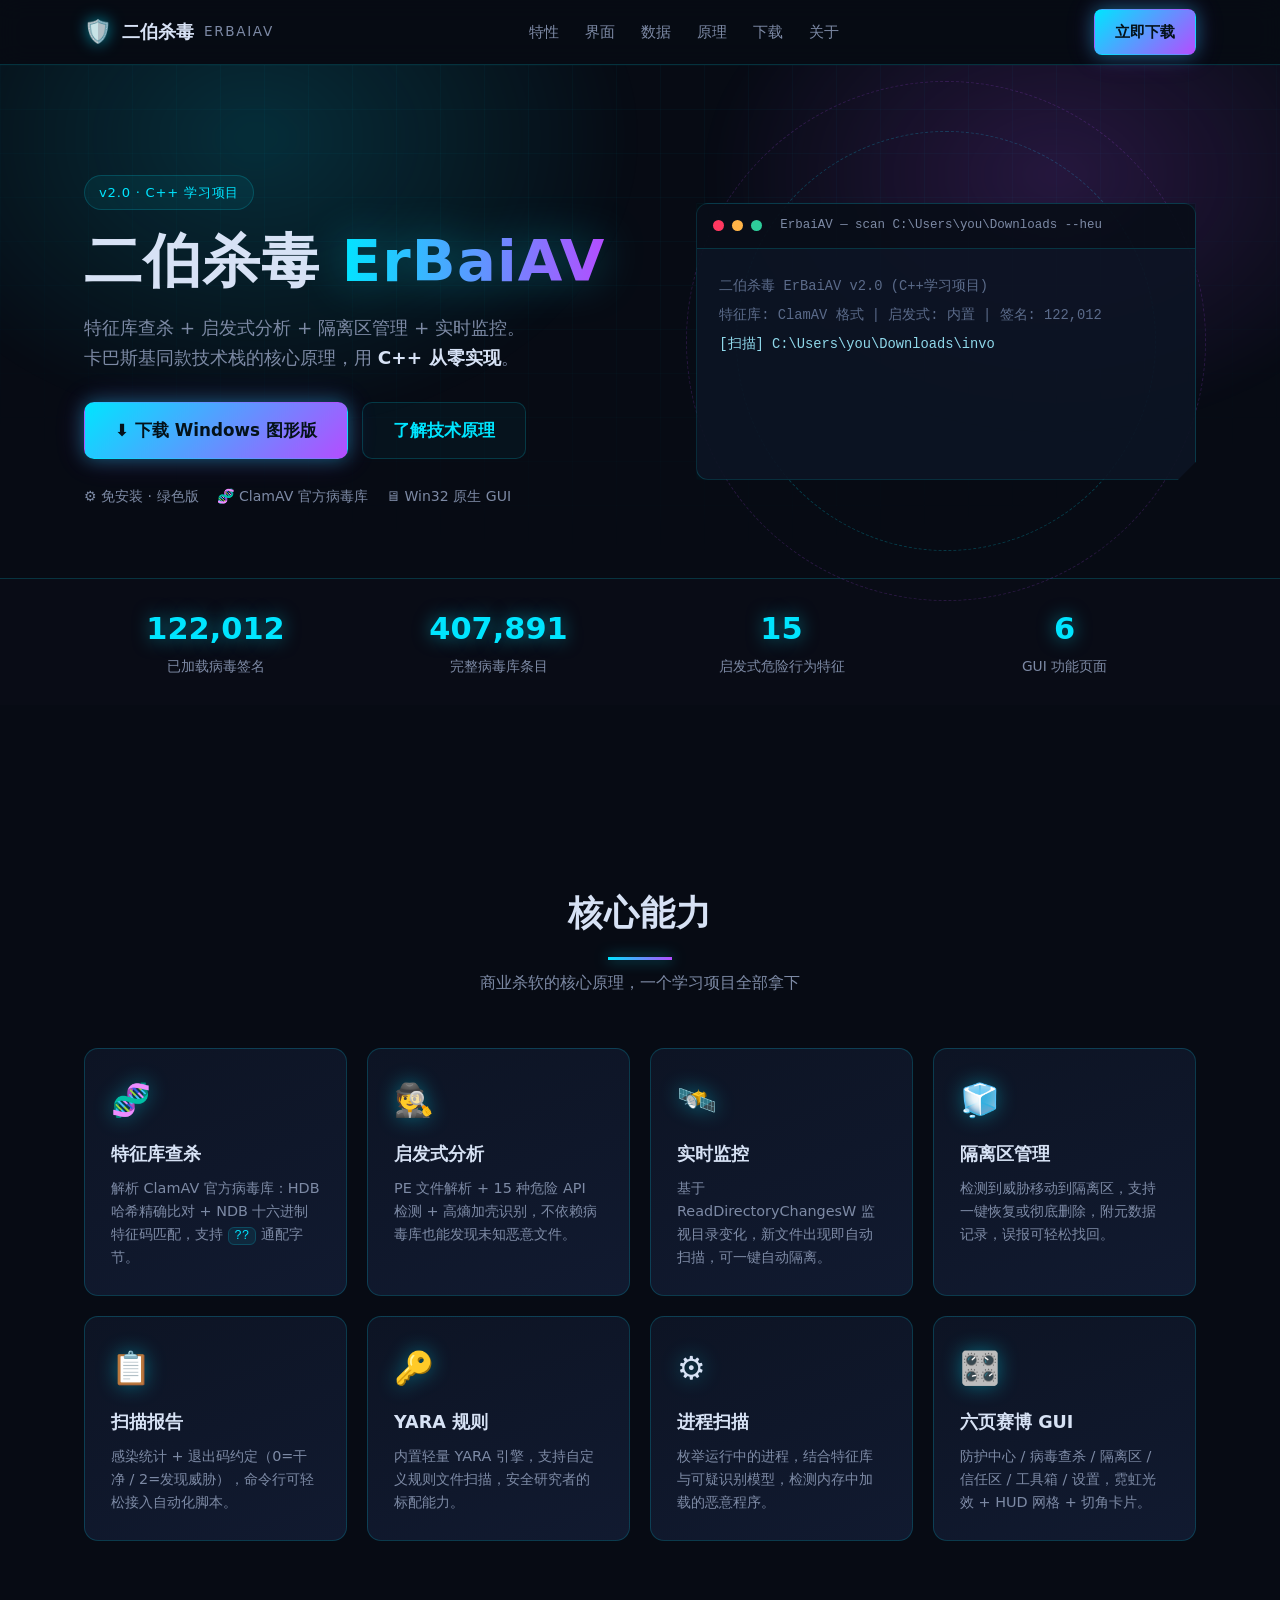
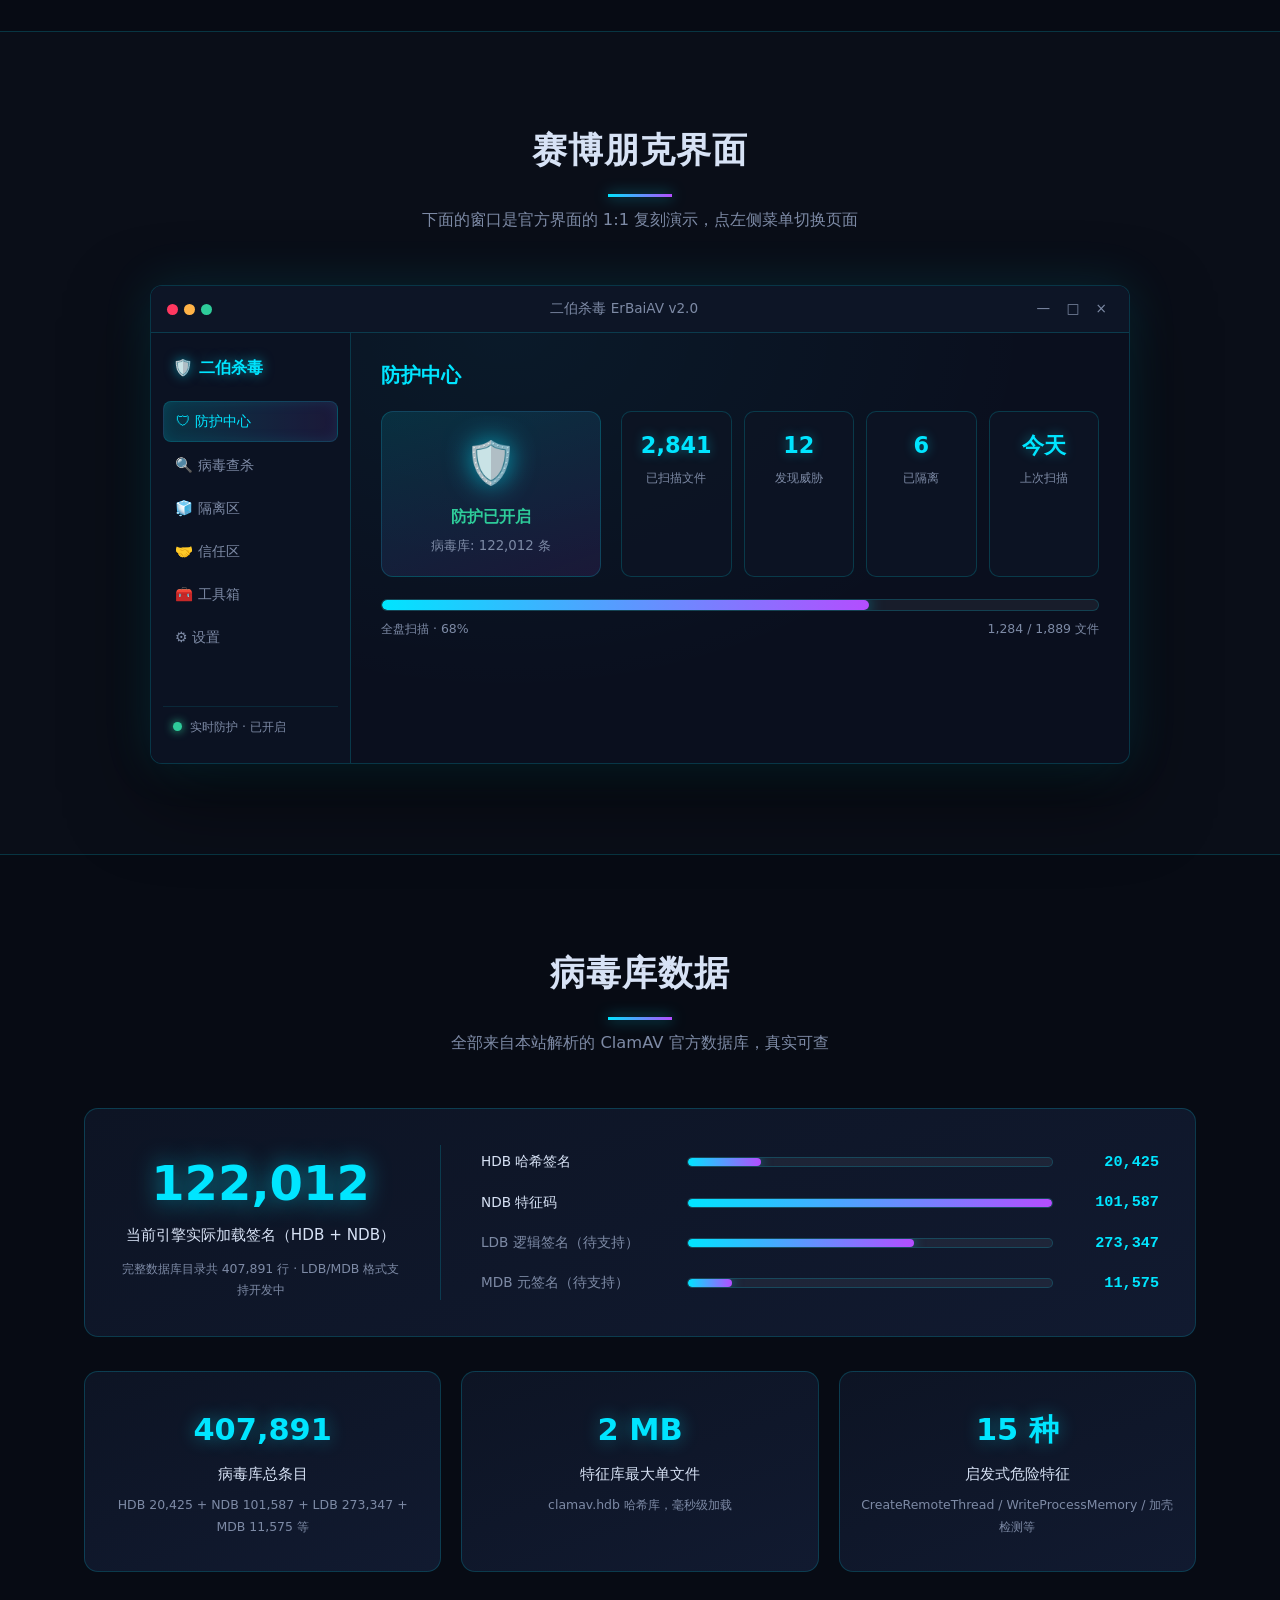
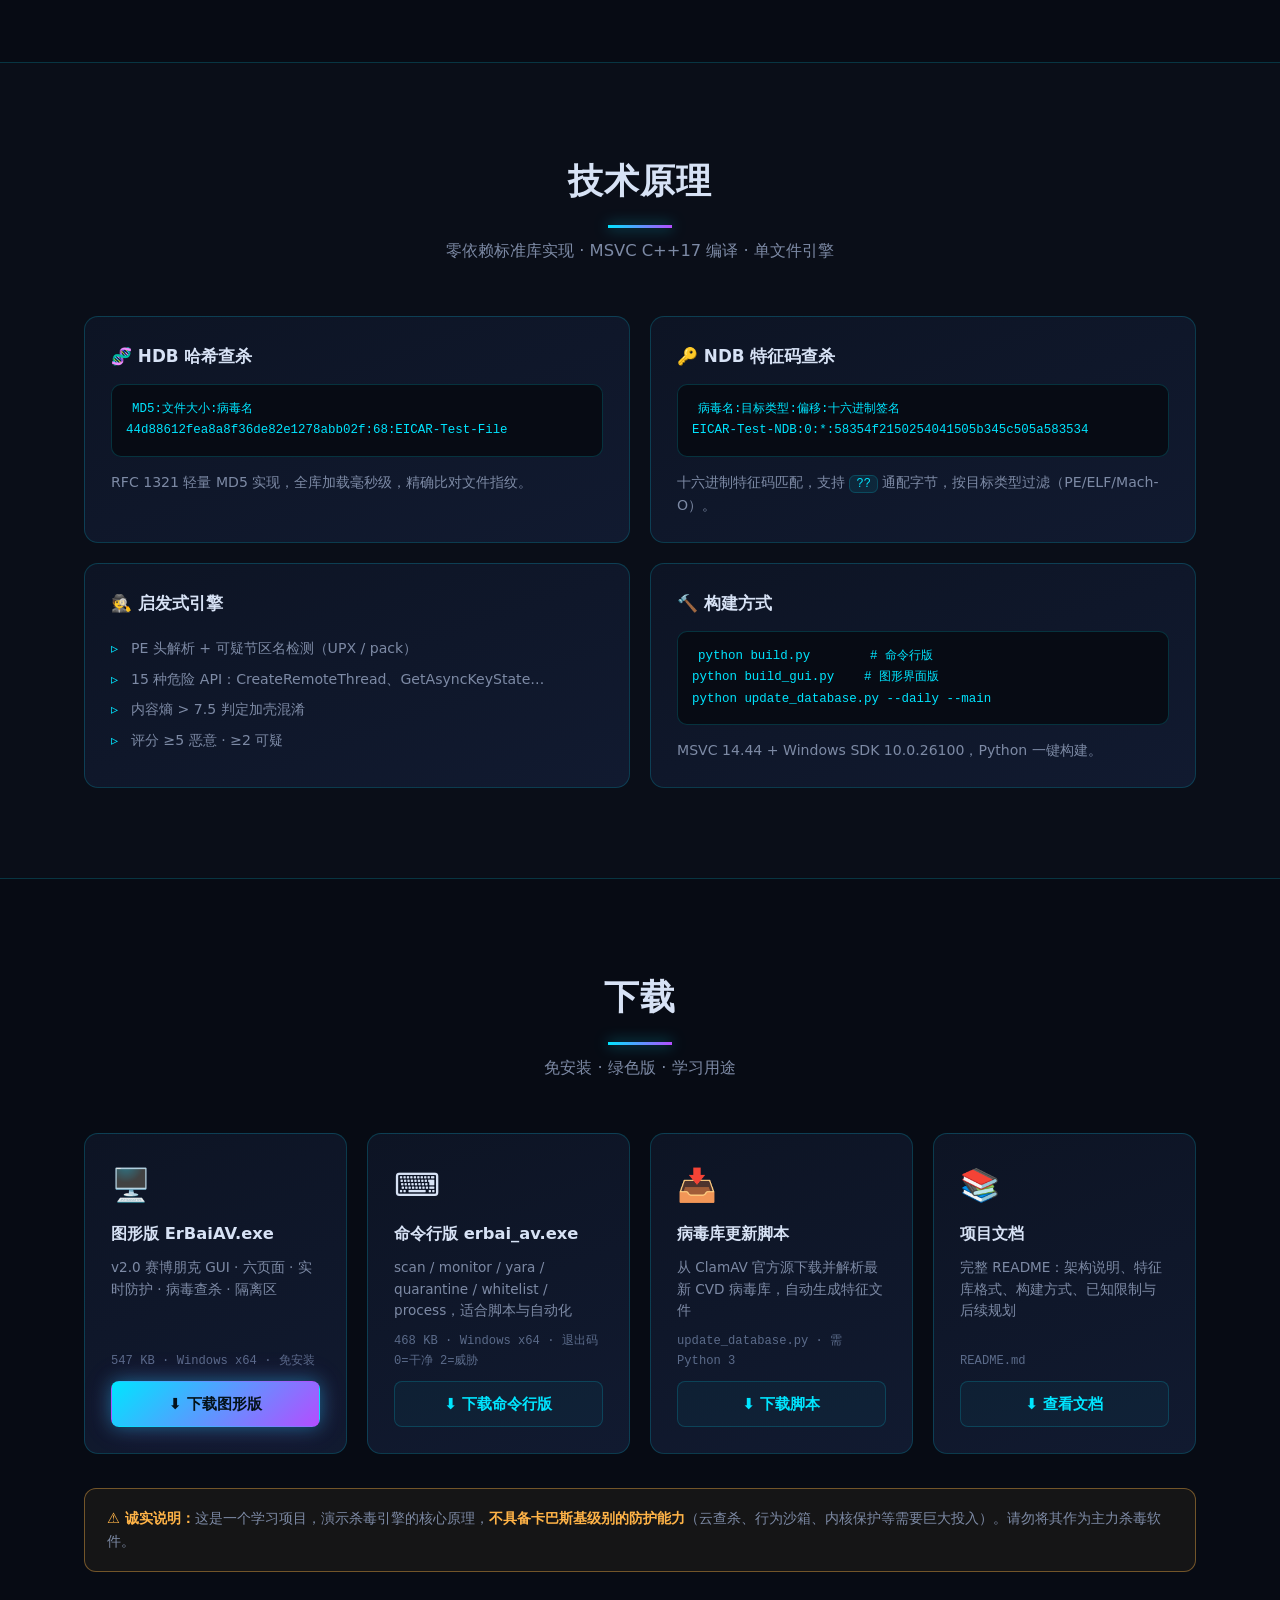
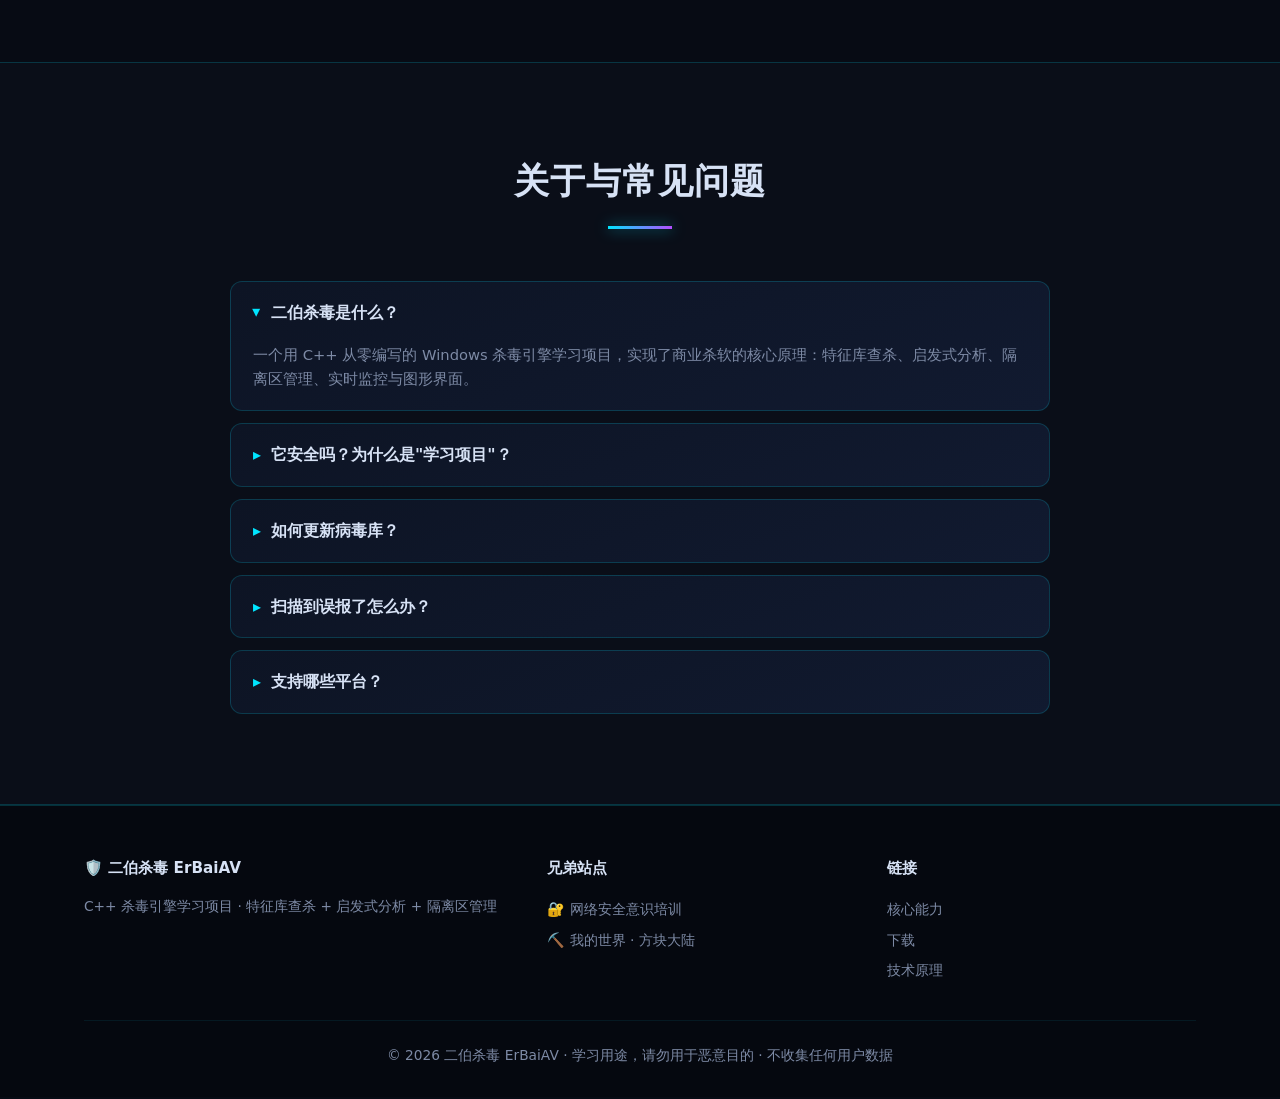
==== index.html @ c5e2fd7a "二伯杀毒 ErBaiAV 官网：C++ 杀毒引擎学习项目 包含官网首页、赛博朋克 GUI 模拟、病毒库数据、下载页面（图形版/命令行版/更新脚本/文档）与 FAQ。" ====
<!DOCTYPE html>
<html lang="zh-CN">
<head>
<meta charset="UTF-8">
<meta name="viewport" content="width=device-width, initial-scale=1.0">
<title>二伯杀毒 ErBaiAV · C++ 杀毒引擎</title>
<meta name="description" content="二伯杀毒 ErBaiAV —— 用 C++ 编写的 Windows 杀毒引擎学习项目。特征库查杀 + 启发式分析 + 隔离区管理 + 实时监控。">
<link rel="icon" type="image/x-icon" href="assets/ErBaiAV.ico">
<link rel="stylesheet" href="css/style.css">
</head>
<body>

<!-- ======== 导航 ======== -->
<header class="nav" id="nav">
  <div class="container nav-inner">
    <a class="brand" href="#top">
      <span class="brand-icon">🛡️</span>
      <span class="brand-name">二伯杀毒</span>
      <span class="brand-en">ErBaiAV</span>
    </a>
    <nav class="nav-links">
      <a href="#features">特性</a>
      <a href="#ui">界面</a>
      <a href="#stats">数据</a>
      <a href="#tech">原理</a>
      <a href="#download">下载</a>
      <a href="#about">关于</a>
    </nav>
    <a class="btn btn-primary nav-cta" href="#download">立即下载</a>
    <button class="nav-toggle" id="navToggle" aria-label="菜单">☰</button>
  </div>
</header>

<!-- ======== Hero ======== -->
<section class="hero" id="top">
  <div class="hero-grid"></div>
  <div class="container hero-inner">
    <div class="hero-text">
      <span class="badge">v2.0 · C++ 学习项目</span>
      <h1>二伯杀毒 <span class="grad">ErBaiAV</span></h1>
      <p class="hero-sub">特征库查杀 + 启发式分析 + 隔离区管理 + 实时监控。<br>
        卡巴斯基同款技术栈的核心原理，用 <b>C++ 从零实现</b>。</p>
      <div class="hero-actions">
        <a class="btn btn-primary btn-lg" href="downloads/ErBaiAV.exe" download>
          ⬇ 下载 Windows 图形版
        </a>
        <a class="btn btn-ghost btn-lg" href="#tech">了解技术原理</a>
      </div>
      <div class="hero-meta">
        <span>⚙ 免安装 · 绿色版</span>
        <span>🧬 ClamAV 官方病毒库</span>
        <span>🖥 Win32 原生 GUI</span>
      </div>
    </div>

    <div class="hero-visual">
      <div class="terminal">
        <div class="terminal-bar">
          <span class="dot red"></span><span class="dot yellow"></span><span class="dot green"></span>
          <span class="terminal-title">ErbaiAV — scan C:\Users\you\Downloads --heu</span>
        </div>
        <div class="terminal-body">
          <p class="t-dim">二伯杀毒 ErBaiAV v2.0 (C++学习项目)</p>
          <p class="t-dim">特征库: ClamAV 格式 | 启发式: 内置 | 签名: 122,012</p>
          <p class="t-cyan">[扫描] C:\Users\you\Downloads\invoice.pdf <span class="t-ok">✓ 干净</span></p>
          <p class="t-cyan">[扫描] C:\Users\you\Downloads\setup.exe <span class="t-warn">⚠ 可疑 (启发式 3/10)</span></p>
          <p class="t-cyan">[扫描] C:\Users\you\Downloads\crack.zip <span class="t-bad">✗ 发现威胁 EICAR-Test-File</span></p>
          <p class="t-dim">--------------------------------</p>
          <p>已扫描 <b class="t-cyan">1,284</b> 个文件 · 发现 <b class="t-bad">3</b> 个威胁 · 已隔离 <b class="t-purple">3</b> 个</p>
          <p class="t-dim">退出码 2 = 发现威胁 &nbsp;|&nbsp; 实时监控运行中 <span class="pulse-dot"></span></p>
        </div>
      </div>
      <div class="orbit orbit-1"></div>
      <div class="orbit orbit-2"></div>
    </div>
  </div>

  <div class="hero-stats">
    <div class="container stats-strip">
      <div class="stat"><b class="count" data-target="122012">0</b><span>已加载病毒签名</span></div>
      <div class="stat"><b class="count" data-target="407891">0</b><span>完整病毒库条目</span></div>
      <div class="stat"><b class="count" data-target="15">0</b><span>启发式危险行为特征</span></div>
      <div class="stat"><b>6</b><span>GUI 功能页面</span></div>
    </div>
  </div>
</section>

<!-- ======== 特性 ======== -->
<section class="section" id="features">
  <div class="container">
    <div class="section-head">
      <h2>核心能力</h2>
      <p>商业杀软的核心原理，一个学习项目全部拿下</p>
    </div>
    <div class="grid features-grid">
      <article class="card feat">
        <div class="feat-icon">🧬</div>
        <h3>特征库查杀</h3>
        <p>解析 ClamAV 官方病毒库：HDB 哈希精确比对 + NDB 十六进制特征码匹配，支持 <code>??</code> 通配字节。</p>
      </article>
      <article class="card feat">
        <div class="feat-icon">🕵️</div>
        <h3>启发式分析</h3>
        <p>PE 文件解析 + 15 种危险 API 检测 + 高熵加壳识别，不依赖病毒库也能发现未知恶意文件。</p>
      </article>
      <article class="card feat">
        <div class="feat-icon">🛰️</div>
        <h3>实时监控</h3>
        <p>基于 ReadDirectoryChangesW 监视目录变化，新文件出现即自动扫描，可一键自动隔离。</p>
      </article>
      <article class="card feat">
        <div class="feat-icon">🧊</div>
        <h3>隔离区管理</h3>
        <p>检测到威胁移动到隔离区，支持一键恢复或彻底删除，附元数据记录，误报可轻松找回。</p>
      </article>
      <article class="card feat">
        <div class="feat-icon">📋</div>
        <h3>扫描报告</h3>
        <p>感染统计 + 退出码约定（0=干净 / 2=发现威胁），命令行可轻松接入自动化脚本。</p>
      </article>
      <article class="card feat">
        <div class="feat-icon">🔑</div>
        <h3>YARA 规则</h3>
        <p>内置轻量 YARA 引擎，支持自定义规则文件扫描，安全研究者的标配能力。</p>
      </article>
      <article class="card feat">
        <div class="feat-icon">⚙️</div>
        <h3>进程扫描</h3>
        <p>枚举运行中的进程，结合特征库与可疑识别模型，检测内存中加载的恶意程序。</p>
      </article>
      <article class="card feat">
        <div class="feat-icon">🎛️</div>
        <h3>六页赛博 GUI</h3>
        <p>防护中心 / 病毒查杀 / 隔离区 / 信任区 / 工具箱 / 设置，霓虹光效 + HUD 网格 + 切角卡片。</p>
      </article>
    </div>
  </div>
</section>

<!-- ======== 界面预览 ======== -->
<section class="section section-dark" id="ui">
  <div class="container">
    <div class="section-head">
      <h2>赛博朋克界面</h2>
      <p>下面的窗口是官方界面的 1:1 复刻演示，点左侧菜单切换页面</p>
    </div>

    <div class="app-window">
      <div class="app-titlebar">
        <div class="app-dots"><span></span><span></span><span></span></div>
        <span>二伯杀毒 ErBaiAV v2.0</span>
        <span class="app-titlebar-right">— □ ×</span>
      </div>
      <div class="app-body">
        <aside class="app-sidebar">
          <div class="app-logo">🛡️ 二伯杀毒</div>
          <button class="side-item active" data-page="guard">🛡 防护中心</button>
          <button class="side-item" data-page="scan">🔍 病毒查杀</button>
          <button class="side-item" data-page="quar">🧊 隔离区</button>
          <button class="side-item" data-page="trust">🤝 信任区</button>
          <button class="side-item" data-page="tools">🧰 工具箱</button>
          <button class="side-item" data-page="settings">⚙ 设置</button>
          <div class="side-status">
            <span class="pulse-dot"></span> 实时防护 · 已开启
          </div>
        </aside>

        <main class="app-main">
          <!-- 防护中心 -->
          <div class="page active" id="page-guard">
            <h3>防护中心</h3>
            <div class="shield-row">
              <div class="shield-badge"><span class="shield-icon">🛡️</span><b>防护已开启</b><small>病毒库: 122,012 条</small></div>
              <div class="mini-cards">
                <div class="mini-card"><b class="count" data-target="2841">0</b><span>已扫描文件</span></div>
                <div class="mini-card"><b class="count" data-target="12">0</b><span>发现威胁</span></div>
                <div class="mini-card"><b class="count" data-target="6">0</b><span>已隔离</span></div>
                <div class="mini-card"><b>今天</b><span>上次扫描</span></div>
              </div>
            </div>
            <div class="scan-bar-wrap">
              <div class="scan-bar"><i style="width:68%"></i></div>
              <div class="scan-bar-meta"><span>全盘扫描 · 68%</span><span>1,284 / 1,889 文件</span></div>
            </div>
          </div>

          <!-- 病毒查杀 -->
          <div class="page" id="page-scan">
            <h3>病毒查杀</h3>
            <div class="scan-options">
              <button class="chip active">⚡ 快速扫描</button>
              <button class="chip">📁 自定义扫描</button>
              <button class="chip">💿 全盘扫描</button>
              <button class="chip">🧬 启发式开启</button>
            </div>
            <div class="result-list">
              <div class="result-item ok"><span>✓</span> C:\Windows\System32\drivers\etc\hosts <em>干净</em></div>
              <div class="result-item ok"><span>✓</span> C:\Users\you\Documents\report.pdf <em>干净</em></div>
              <div class="result-item warn"><span>⚠</span> C:\Users\you\Downloads\setup.exe <em>可疑 · 启发式 3/10</em></div>
              <div class="result-item bad"><span>✗</span> C:\Users\you\Downloads\crack.zip <em>EICAR-Test-File</em></div>
            </div>
          </div>

          <!-- 隔离区 -->
          <div class="page" id="page-quar">
            <h3>隔离区</h3>
            <div class="result-list">
              <div class="result-item bad"><span>🧊</span> crack.zip <em>EICAR-Test-File · 2026-08-05</em></div>
              <div class="result-item bad"><span>🧊</span> keygen.exe <em>Win32.Trojan.FakeAV · 2026-08-04</em></div>
              <div class="result-item warn"><span>🧊</span> hacktool.bin <em>可疑文件 · 2026-08-03</em></div>
            </div>
            <div class="list-actions"><button class="chip">↩ 恢复</button><button class="chip danger">🗑 彻底删除</button></div>
          </div>

          <!-- 信任区 -->
          <div class="page" id="page-trust">
            <h3>信任区</h3>
            <div class="result-list">
              <div class="result-item ok"><span>🤝</span> DevTools\compile_tool.exe <em>已信任</em></div>
              <div class="result-item ok"><span>🤝</span> Game\anti-cheat.exe <em>已信任</em></div>
              <div class="result-item ok"><span>🤝</span> mods\fabric-loader.jar <em>已信任</em></div>
            </div>
            <div class="list-actions"><button class="chip">＋ 添加文件</button><button class="chip">🗑 移除</button></div>
          </div>

          <!-- 工具箱 -->
          <div class="page" id="page-tools">
            <h3>工具箱</h3>
            <div class="tool-grid">
              <div class="tool-item">🕵️ 启发式分析器</div>
              <div class="tool-item">🧬 病毒库信息</div>
              <div class="tool-item">📜 YARA 规则扫描</div>
              <div class="tool-item">🔄 病毒库更新</div>
            </div>
          </div>

          <!-- 设置 -->
          <div class="page" id="page-settings">
            <h3>设置</h3>
            <div class="setting-row"><span>实时防护</span><label class="switch"><input type="checkbox" checked><i></i></label></div>
            <div class="setting-row"><span>开机自启</span><label class="switch"><input type="checkbox" checked><i></i></label></div>
            <div class="setting-row"><span>右键菜单扫描</span><label class="switch"><input type="checkbox" checked><i></i></label></div>
            <div class="setting-row"><span>自动隔离威胁</span><label class="switch"><input type="checkbox"><i></i></label></div>
          </div>
        </main>
      </div>
    </div>
  </div>
</section>

<!-- ======== 数据 ======== -->
<section class="section" id="stats">
  <div class="container">
    <div class="section-head">
      <h2>病毒库数据</h2>
      <p>全部来自本站解析的 ClamAV 官方数据库，真实可查</p>
    </div>
    <div class="db-panel">
      <div class="db-total">
        <b class="count" data-target="122012">0</b>
        <span>当前引擎实际加载签名（HDB + NDB）</span>
        <small>完整数据库目录共 407,891 行 · LDB/MDB 格式支持开发中</small>
      </div>
      <div class="db-bars">
        <div class="db-row"><span class="db-name">HDB 哈希签名</span><div class="db-bar"><i style="width:20%"></i></div><b class="count" data-target="20425">0</b></div>
        <div class="db-row"><span class="db-name">NDB 特征码</span><div class="db-bar"><i style="width:100%"></i></div><b class="count" data-target="101587">0</b></div>
        <div class="db-row dim"><span class="db-name">LDB 逻辑签名（待支持）</span><div class="db-bar"><i style="width:62%"></i></div><b class="count" data-target="273347">0</b></div>
        <div class="db-row dim"><span class="db-name">MDB 元签名（待支持）</span><div class="db-bar"><i style="width:12%"></i></div><b class="count" data-target="11575">0</b></div>
      </div>
    </div>

    <div class="grid tri">
      <article class="card num-card">
        <b>407,891</b>
        <span>病毒库总条目</span>
        <small>HDB 20,425 + NDB 101,587 + LDB 273,347 + MDB 11,575 等</small>
      </article>
      <article class="card num-card">
        <b>2 MB</b>
        <span>特征库最大单文件</span>
        <small>clamav.hdb 哈希库，毫秒级加载</small>
      </article>
      <article class="card num-card">
        <b>15 种</b>
        <span>启发式危险特征</span>
        <small>CreateRemoteThread / WriteProcessMemory / 加壳检测等</small>
      </article>
    </div>
  </div>
</section>

<!-- ======== 技术原理 ======== -->
<section class="section section-dark" id="tech">
  <div class="container">
    <div class="section-head">
      <h2>技术原理</h2>
      <p>零依赖标准库实现 · MSVC C++17 编译 · 单文件引擎</p>
    </div>
    <div class="grid tech-grid">
      <article class="card tech">
        <h3>🧬 HDB 哈希查杀</h3>
        <pre><code>MD5:文件大小:病毒名
44d88612fea8a8f36de82e1278abb02f:68:EICAR-Test-File</code></pre>
        <p>RFC 1321 轻量 MD5 实现，全库加载毫秒级，精确比对文件指纹。</p>
      </article>
      <article class="card tech">
        <h3>🔑 NDB 特征码查杀</h3>
        <pre><code>病毒名:目标类型:偏移:十六进制签名
EICAR-Test-NDB:0:*:58354f2150254041505b345c505a583534</code></pre>
        <p>十六进制特征码匹配，支持 <code>??</code> 通配字节，按目标类型过滤（PE/ELF/Mach-O）。</p>
      </article>
      <article class="card tech">
        <h3>🕵️ 启发式引擎</h3>
        <ul class="tech-list">
          <li>PE 头解析 + 可疑节区名检测（UPX / pack）</li>
          <li>15 种危险 API：CreateRemoteThread、GetAsyncKeyState…</li>
          <li>内容熵 &gt; 7.5 判定加壳混淆</li>
          <li>评分 ≥5 恶意 · ≥2 可疑</li>
        </ul>
      </article>
      <article class="card tech">
        <h3>🔨 构建方式</h3>
        <pre><code>python build.py        # 命令行版
python build_gui.py    # 图形界面版
python update_database.py --daily --main</code></pre>
        <p>MSVC 14.44 + Windows SDK 10.0.26100，Python 一键构建。</p>
      </article>
    </div>
  </div>
</section>

<!-- ======== 下载 ======== -->
<section class="section" id="download">
  <div class="container">
    <div class="section-head">
      <h2>下载</h2>
      <p>免安装 · 绿色版 · 学习用途</p>
    </div>
    <div class="grid dl-grid">
      <article class="card dl-card">
        <div class="dl-icon">🖥️</div>
        <h3>图形版 ErBaiAV.exe</h3>
        <p>v2.0 赛博朋克 GUI · 六页面 · 实时防护 · 病毒查杀 · 隔离区</p>
        <div class="dl-meta">547 KB · Windows x64 · 免安装</div>
        <a class="btn btn-primary" href="downloads/ErBaiAV.exe" download>⬇ 下载图形版</a>
      </article>
      <article class="card dl-card">
        <div class="dl-icon">⌨️</div>
        <h3>命令行版 erbai_av.exe</h3>
        <p>scan / monitor / yara / quarantine / whitelist / process，适合脚本与自动化</p>
        <div class="dl-meta">468 KB · Windows x64 · 退出码 0=干净 2=威胁</div>
        <a class="btn btn-ghost" href="downloads/erbai_av.exe" download>⬇ 下载命令行版</a>
      </article>
      <article class="card dl-card">
        <div class="dl-icon">📥</div>
        <h3>病毒库更新脚本</h3>
        <p>从 ClamAV 官方源下载并解析最新 CVD 病毒库，自动生成特征文件</p>
        <div class="dl-meta">update_database.py · 需 Python 3</div>
        <a class="btn btn-ghost" href="downloads/update_database.py" download>⬇ 下载脚本</a>
      </article>
      <article class="card dl-card">
        <div class="dl-icon">📚</div>
        <h3>项目文档</h3>
        <p>完整 README：架构说明、特征库格式、构建方式、已知限制与后续规划</p>
        <div class="dl-meta">README.md</div>
        <a class="btn btn-ghost" href="downloads/README.md" download>⬇ 查看文档</a>
      </article>
    </div>
    <div class="notice">
      <b>⚠️ 诚实说明：</b>这是一个学习项目，演示杀毒引擎的核心原理，<b>不具备卡巴斯基级别的防护能力</b>（云查杀、行为沙箱、内核保护等需要巨大投入）。请勿将其作为主力杀毒软件。
    </div>
  </div>
</section>

<!-- ======== 关于 / FAQ ======== -->
<section class="section section-dark" id="about">
  <div class="container">
    <div class="section-head">
      <h2>关于与常见问题</h2>
    </div>
    <div class="faq">
      <details open>
        <summary>二伯杀毒是什么？</summary>
        <p>一个用 C++ 从零编写的 Windows 杀毒引擎学习项目，实现了商业杀软的核心原理：特征库查杀、启发式分析、隔离区管理、实时监控与图形界面。</p>
      </details>
      <details>
        <summary>它安全吗？为什么是"学习项目"？</summary>
        <p>源码完全开放、无任何联网行为（可审计），仅做本地文件扫描与隔离。但它只是学习项目，病毒库规模、云查杀、行为监控等能力与商业杀软有巨大差距，不建议当作主力防护。</p>
      </details>
      <details>
        <summary>如何更新病毒库？</summary>
        <p>运行 <code>python update_database.py --daily --main</code>，脚本会从 ClamAV 官方源（database.clamav.net）下载最新病毒库并解析为 HDB/NDB 格式。</p>
      </details>
      <details>
        <summary>扫描到误报了怎么办？</summary>
        <p>将文件加入信任区（whitelist --add &lt;文件&gt;），或从隔离区一键恢复。启发式误报可通过关闭 --heu 参数降低灵敏度。</p>
      </details>
      <details>
        <summary>支持哪些平台？</summary>
        <p>当前仅支持 Windows x64（MSVC 编译），后续规划支持 Linux 命令行版。</p>
      </details>
    </div>
  </div>
</section>

<!-- ======== 页脚 ======== -->
<footer class="footer">
  <div class="container">
    <div class="footer-grid">
      <div>
        <h4>🛡️ 二伯杀毒 ErBaiAV</h4>
        <p>C++ 杀毒引擎学习项目 · 特征库查杀 + 启发式分析 + 隔离区管理</p>
      </div>
      <div>
        <h4>兄弟站点</h4>
        <a href="https://jimmylrb.github.io/lrb/" target="_blank" rel="noopener">🔐 网络安全意识培训</a>
        <a href="https://jimmylrb.github.io/minecraft-site/" target="_blank" rel="noopener">⛏️ 我的世界 · 方块大陆</a>
      </div>
      <div>
        <h4>链接</h4>
        <a href="#features">核心能力</a>
        <a href="#download">下载</a>
        <a href="#tech">技术原理</a>
      </div>
    </div>
    <p class="copyright">© 2026 二伯杀毒 ErBaiAV · 学习用途，请勿用于恶意目的 · 不收集任何用户数据</p>
  </div>
</footer>

<script src="js/main.js"></script>
</body>
</html>
---- css/style.css ----
﻿/* ============================================================
   二伯杀毒 ErBaiAV 官网 — 赛博朋克风格
   ============================================================ */
:root{
  --bg:#070b14;
  --bg2:#0a0e18;
  --panel:#0d1424;
  --panel2:#111a30;
  --line:rgba(0,229,255,.18);
  --cyan:#00e5ff;
  --cyan-dim:rgba(0,229,255,.65);
  --purple:#b44dff;
  --purple-dim:rgba(180,77,255,.65);
  --text:#d7e2f5;
  --muted:#7d8aa5;
  --danger:#ff3860;
  --ok:#2ecc9a;
  --warn:#ffb347;
  --radius:14px;
  --font:'Bahnschrift','Segoe UI','Microsoft YaHei',system-ui,sans-serif;
  --mono:'Cascadia Code','Consolas',monospace;
}
*{margin:0;padding:0;box-sizing:border-box}
html{scroll-behavior:smooth}
body{
  background:var(--bg);
  color:var(--text);
  font-family:var(--font);
  line-height:1.6;
  overflow-x:hidden;
}
::selection{background:rgba(0,229,255,.3)}
.container{max-width:1160px;margin:0 auto;padding:0 24px}
a{color:var(--cyan);text-decoration:none}
code{font-family:var(--mono);background:rgba(0,229,255,.08);border:1px solid var(--line);padding:1px 6px;border-radius:6px;font-size:.85em;color:var(--cyan)}

/* ---------- 按钮 ---------- */
.btn{
  display:inline-flex;align-items:center;gap:8px;
  padding:10px 20px;border-radius:8px;
  font-family:var(--font);font-weight:600;font-size:.95rem;
  cursor:pointer;border:1px solid transparent;
  transition:.2s;white-space:nowrap;
}
.btn-primary{
  background:linear-gradient(135deg,var(--cyan),var(--purple));
  color:#04121a;box-shadow:0 0 18px rgba(0,229,255,.35),0 0 30px rgba(180,77,255,.2);
}
.btn-primary:hover{transform:translateY(-2px);box-shadow:0 0 26px rgba(0,229,255,.55),0 0 44px rgba(180,77,255,.35)}
.btn-ghost{
  background:rgba(0,229,255,.04);color:var(--cyan);border-color:var(--line);
}
.btn-ghost:hover{background:rgba(0,229,255,.12);box-shadow:0 0 18px rgba(0,229,255,.3)}
.btn-lg{padding:14px 30px;font-size:1.05rem;border-radius:10px}

/* ---------- 导航 ---------- */
.nav{
  position:sticky;top:0;z-index:100;
  background:rgba(7,11,20,.82);backdrop-filter:blur(12px);
  border-bottom:1px solid var(--line);
}
.nav-inner{display:flex;align-items:center;justify-content:space-between;height:64px}
.brand{display:flex;align-items:center;gap:10px;color:var(--text);font-weight:700;font-size:1.15rem}
.brand-icon{font-size:1.4rem;filter:drop-shadow(0 0 8px rgba(0,229,255,.6))}
.brand-en{color:var(--muted);font-weight:400;font-size:.85rem;letter-spacing:.12em;text-transform:uppercase}
.nav-links{display:flex;gap:26px}
.nav-links a{color:var(--muted);font-size:.95rem;transition:.2s;position:relative}
.nav-links a:hover{color:var(--cyan)}
.nav-links a::after{content:"";position:absolute;left:0;bottom:-6px;width:0;height:2px;background:linear-gradient(90deg,var(--cyan),var(--purple));transition:.25s}
.nav-links a:hover::after{width:100%}
.nav-toggle{display:none;background:none;border:1px solid var(--line);color:var(--cyan);font-size:1.3rem;padding:4px 10px;border-radius:8px;cursor:pointer}

/* ---------- Hero ---------- */
.hero{position:relative;padding:110px 0 90px;overflow:hidden}
.hero-grid{
  position:absolute;inset:0;opacity:.5;pointer-events:none;
  background-image:
    linear-gradient(rgba(0,229,255,.06) 1px,transparent 1px),
    linear-gradient(90deg,rgba(0,229,255,.06) 1px,transparent 1px);
  background-size:44px 44px;
  mask-image:radial-gradient(ellipse 80% 70% at 50% 0%,#000 40%,transparent 100%);
}
.hero::before{
  content:"";position:absolute;top:-30%;left:-10%;width:60%;height:80%;
  background:radial-gradient(closest-side,rgba(0,229,255,.16),transparent);
  filter:blur(10px);pointer-events:none;
}
.hero::after{
  content:"";position:absolute;top:-20%;right:-10%;width:55%;height:70%;
  background:radial-gradient(closest-side,rgba(180,77,255,.18),transparent);
  filter:blur(10px);pointer-events:none;
}
.hero-inner{position:relative;display:grid;grid-template-columns:1.05fr .95fr;gap:60px;align-items:center}
.badge{
  display:inline-block;padding:6px 14px;border-radius:99px;
  border:1px solid var(--line);background:rgba(0,229,255,.06);
  color:var(--cyan);font-size:.82rem;letter-spacing:.06em;margin-bottom:20px;
}
.hero h1{font-size:3.6rem;line-height:1.1;font-weight:800;letter-spacing:.02em}
.grad{
  background:linear-gradient(90deg,var(--cyan),var(--purple));
  -webkit-background-clip:text;background-clip:text;color:transparent;
  filter:drop-shadow(0 0 22px rgba(0,229,255,.35));
}
.hero-sub{color:var(--muted);font-size:1.15rem;margin:20px 0 30px}
.hero-sub b{color:var(--text)}
.hero-actions{display:flex;gap:14px;flex-wrap:wrap}
.hero-meta{display:flex;gap:18px;flex-wrap:wrap;margin-top:26px;color:var(--muted);font-size:.88rem}

/* 终端视觉 */
.hero-visual{position:relative}
.terminal{
  position:relative;z-index:2;
  background:rgba(13,20,36,.9);border:1px solid var(--line);
  border-radius:12px;box-shadow:0 0 40px rgba(0,229,255,.15),0 20px 60px rgba(0,0,0,.5);
  clip-path:polygon(0 0,100% 0,100% calc(100% - 18px),calc(100% - 18px) 100%,0 100%);
}
.terminal-bar{
  display:flex;align-items:center;gap:8px;padding:12px 16px;
  border-bottom:1px solid var(--line);background:rgba(0,0,0,.3);
}
.dot{width:11px;height:11px;border-radius:50%}
.dot.red{background:var(--danger)}.dot.yellow{background:var(--warn)}.dot.green{background:var(--ok)}
.terminal-title{margin-left:10px;color:var(--muted);font-family:var(--mono);font-size:.78rem}
.terminal-body{padding:20px 22px;font-family:var(--mono);font-size:.86rem;min-height:230px}
.terminal-body p{margin:7px 0;word-break:break-all}
.t-dim{color:#5b6b8a}.t-cyan{color:#8fd8ea}
.t-ok{color:var(--ok)}.t-warn{color:var(--warn)}.t-bad{color:var(--danger)}
.t-purple{color:var(--purple)}
.pulse-dot{
  display:inline-block;width:9px;height:9px;border-radius:50%;
  background:var(--ok);box-shadow:0 0 10px var(--ok);
  animation:pulse 1.4s infinite;
}
@keyframes pulse{0%,100%{opacity:1}50%{opacity:.25}}
.orbit{
  position:absolute;border:1px dashed rgba(0,229,255,.22);border-radius:50%;pointer-events:none;
}
.orbit-1{width:420px;height:420px;top:50%;left:50%;transform:translate(-50%,-50%);animation:spin 26s linear infinite}
.orbit-2{width:520px;height:520px;top:50%;left:50%;transform:translate(-50%,-50%);animation:spin 40s linear infinite reverse;border-color:rgba(180,77,255,.18)}
@keyframes spin{to{transform:translate(-50%,-50%) rotate(360deg)}}

/* 数据条 */
.hero-stats{border-top:1px solid var(--line);background:rgba(10,14,24,.7);margin-top:70px}
.stats-strip{display:grid;grid-template-columns:repeat(4,1fr);gap:20px;padding:26px 24px}
.stat{text-align:center}
.stat b{display:block;font-size:1.9rem;font-weight:800;color:var(--cyan);text-shadow:0 0 18px rgba(0,229,255,.5)}
.stat span{color:var(--muted);font-size:.86rem}

/* ---------- 通用 Section ---------- */
.section{padding:90px 0}
.section-dark{background:var(--bg2);border-top:1px solid var(--line);border-bottom:1px solid var(--line)}
.section-head{text-align:center;margin-bottom:52px}
.section-head h2{
  font-size:2.2rem;font-weight:800;letter-spacing:.03em;margin-bottom:10px;
}
.section-head h2::after{
  content:"";display:block;width:64px;height:3px;margin:16px auto 0;
  background:linear-gradient(90deg,var(--cyan),var(--purple));
  box-shadow:0 0 14px rgba(0,229,255,.6);
}
.section-head p{color:var(--muted);font-size:1.02rem}
.grid{display:grid;gap:20px}
.features-grid{grid-template-columns:repeat(4,1fr)}
.tri{grid-template-columns:repeat(3,1fr);margin-top:34px}
.tech-grid{grid-template-columns:repeat(2,1fr)}

/* 卡片 */
.card{
  background:linear-gradient(160deg,var(--panel),var(--panel2));
  border:1px solid var(--line);border-radius:var(--radius);
  padding:26px;transition:.25s;position:relative;overflow:hidden;
}
.card::before{
  content:"";position:absolute;top:0;left:0;width:100%;height:2px;
  background:linear-gradient(90deg,var(--cyan),var(--purple));
  opacity:0;transition:.25s;
}
.card:hover{transform:translateY(-5px);border-color:rgba(0,229,255,.5);box-shadow:0 10px 34px rgba(0,229,255,.12)}
.card:hover::before{opacity:1}

/* 特性卡 */
.feat-icon{font-size:2rem;margin-bottom:14px;filter:drop-shadow(0 0 10px rgba(0,229,255,.4))}
.feat h3{font-size:1.1rem;margin-bottom:8px;color:var(--text)}
.feat p{color:var(--muted);font-size:.9rem}

/* ---------- 界面预览（软件模拟） ---------- */
.app-window{
  max-width:980px;margin:0 auto;
  background:#0a0f1e;border:1px solid var(--line);border-radius:12px;
  box-shadow:0 0 50px rgba(0,229,255,.12),0 30px 80px rgba(0,0,0,.55);
  overflow:hidden;
}
.app-titlebar{
  display:flex;align-items:center;justify-content:space-between;
  padding:12px 16px;background:#0d1526;border-bottom:1px solid var(--line);
  color:var(--muted);font-size:.85rem;
}
.app-dots{display:flex;gap:6px}
.app-dots span{width:11px;height:11px;border-radius:50%;background:#2a355a}
.app-dots span:nth-child(1){background:var(--danger)}
.app-dots span:nth-child(2){background:var(--warn)}
.app-dots span:nth-child(3){background:var(--ok)}
.app-titlebar-right{letter-spacing:6px}
.app-body{display:grid;grid-template-columns:200px 1fr;min-height:430px}
.app-sidebar{
  background:#0b1222;border-right:1px solid var(--line);
  padding:16px 12px;display:flex;flex-direction:column;gap:4px;
}
.app-logo{font-weight:800;color:var(--cyan);padding:6px 10px 16px;font-size:1rem;text-shadow:0 0 12px rgba(0,229,255,.5)}
.side-item{
  text-align:left;background:none;border:none;color:var(--muted);
  font-family:var(--font);font-size:.9rem;padding:10px 12px;border-radius:8px;
  cursor:pointer;transition:.2s;
}
.side-item:hover{color:var(--text);background:rgba(0,229,255,.06)}
.side-item.active{
  color:var(--cyan);background:linear-gradient(90deg,rgba(0,229,255,.16),rgba(180,77,255,.1));
  border:1px solid var(--line);box-shadow:inset 0 0 14px rgba(0,229,255,.1);
}
.side-status{margin-top:auto;color:var(--muted);font-size:.78rem;padding:10px;border-top:1px solid rgba(0,229,255,.1);display:flex;align-items:center;gap:8px}
.app-main{padding:26px 30px;background:radial-gradient(ellipse at 20% 0%,rgba(0,229,255,.05),transparent 60%)}
.app-main h3{font-size:1.25rem;margin-bottom:20px;color:var(--cyan)}
.page{display:none}
.page.active{display:block;animation:fadeIn .3s}
@keyframes fadeIn{from{opacity:0;transform:translateY(6px)}to{opacity:1;transform:none}}

.shield-row{display:grid;grid-template-columns:220px 1fr;gap:20px;margin-bottom:22px}
.shield-badge{
  background:linear-gradient(160deg,rgba(0,229,255,.12),rgba(180,77,255,.1));
  border:1px solid var(--line);border-radius:12px;padding:18px;text-align:center;
}
.shield-icon{font-size:2.6rem;display:block;filter:drop-shadow(0 0 14px rgba(0,229,255,.7));animation:shieldPulse 3s infinite}
@keyframes shieldPulse{0%,100%{transform:scale(1)}50%{transform:scale(1.06)}}
.shield-badge b{display:block;color:var(--ok);margin:8px 0 2px}
.shield-badge small{color:var(--muted)}
.mini-cards{display:grid;grid-template-columns:repeat(4,1fr);gap:12px}
.mini-card{
  background:rgba(13,20,36,.9);border:1px solid var(--line);border-radius:10px;
  padding:16px 12px;text-align:center;
}
.mini-card b{display:block;font-size:1.4rem;color:var(--cyan);text-shadow:0 0 12px rgba(0,229,255,.4)}
.mini-card span{color:var(--muted);font-size:.76rem}
.scan-bar-wrap{margin-top:10px}
.scan-bar{height:12px;border-radius:99px;background:rgba(255,255,255,.06);border:1px solid var(--line);overflow:hidden}
.scan-bar i{display:block;height:100%;border-radius:99px;background:linear-gradient(90deg,var(--cyan),var(--purple));box-shadow:0 0 16px rgba(0,229,255,.6);transition:width 1.5s}
.scan-bar-meta{display:flex;justify-content:space-between;color:var(--muted);font-size:.78rem;margin-top:8px}

.scan-options{display:flex;gap:10px;flex-wrap:wrap;margin-bottom:18px}
.chip{
  background:rgba(0,229,255,.05);border:1px solid var(--line);color:var(--muted);
  padding:8px 14px;border-radius:99px;cursor:pointer;font-family:var(--font);font-size:.82rem;transition:.2s;
}
.chip:hover{color:var(--cyan);border-color:var(--cyan)}
.chip.active{background:linear-gradient(90deg,rgba(0,229,255,.2),rgba(180,77,255,.15));color:var(--cyan);border-color:var(--cyan)}
.chip.danger{color:var(--danger);border-color:rgba(255,56,96,.4)}
.result-list{display:flex;flex-direction:column;gap:8px}
.result-item{
  display:flex;align-items:center;gap:12px;padding:12px 14px;border-radius:10px;
  background:rgba(13,20,36,.85);border:1px solid var(--line);font-size:.88rem;
}
.result-item span{font-weight:800}
.result-item em{margin-left:auto;font-style:normal;color:var(--muted);font-size:.78rem}
.result-item.ok span{color:var(--ok)}.result-item.ok em{color:var(--ok)}
.result-item.warn span{color:var(--warn)}.result-item.warn em{color:var(--warn)}
.result-item.bad span{color:var(--danger)}.result-item.bad em{color:var(--danger)}
.list-actions{display:flex;gap:10px;margin-top:16px}
.tool-grid{display:grid;grid-template-columns:repeat(2,1fr);gap:12px}
.tool-item{
  padding:22px 18px;text-align:center;border:1px solid var(--line);border-radius:10px;
  background:rgba(13,20,36,.85);color:var(--muted);font-size:.9rem;transition:.2s;cursor:pointer;
}
.tool-item:hover{color:var(--cyan);border-color:var(--cyan);box-shadow:0 0 16px rgba(0,229,255,.15)}
.setting-row{
  display:flex;align-items:center;justify-content:space-between;
  padding:14px 16px;border:1px solid var(--line);border-radius:10px;
  background:rgba(13,20,36,.85);margin-bottom:10px;font-size:.92rem;
}
.switch{position:relative;width:44px;height:24px;cursor:pointer}
.switch input{opacity:0;width:0;height:0}
.switch i{
  position:absolute;inset:0;border-radius:99px;background:rgba(255,255,255,.12);transition:.25s;
}
.switch i::after{
  content:"";position:absolute;width:18px;height:18px;border-radius:50%;top:3px;left:3px;
  background:#aab;transition:.25s;
}
.switch input:checked + i{background:linear-gradient(90deg,var(--cyan),var(--purple))}
.switch input:checked + i::after{transform:translateX(20px);background:#fff}

/* ---------- 数据面板 ---------- */
.db-panel{
  background:linear-gradient(160deg,var(--panel),var(--panel2));
  border:1px solid var(--line);border-radius:var(--radius);padding:36px;
  display:grid;grid-template-columns:320px 1fr;gap:40px;align-items:center;
}
.db-total{text-align:center;border-right:1px solid var(--line);padding-right:40px}
.db-total b{display:block;font-size:3rem;color:var(--cyan);text-shadow:0 0 24px rgba(0,229,255,.6)}
.db-total span{color:var(--text);font-size:.95rem}
.db-total small{display:block;color:var(--muted);font-size:.78rem;margin-top:10px;line-height:1.7}
.db-bars{display:flex;flex-direction:column;gap:16px}
.db-row{display:grid;grid-template-columns:190px 1fr 90px;align-items:center;gap:16px;font-size:.85rem}
.db-row .db-name{color:var(--text)}
.db-row.dim .db-name{color:var(--muted)}
.db-row b{text-align:right;color:var(--cyan);font-family:var(--mono);font-size:.95rem}
.db-bar{height:10px;border-radius:99px;background:rgba(255,255,255,.06);border:1px solid var(--line);overflow:hidden}
.db-bar i{display:block;height:100%;border-radius:99px;background:linear-gradient(90deg,var(--cyan),var(--purple));box-shadow:0 0 12px rgba(0,229,255,.5)}
.num-card{text-align:center;padding:34px 20px}
.num-card b{display:block;font-size:1.9rem;color:var(--cyan);text-shadow:0 0 18px rgba(0,229,255,.4);margin-bottom:6px}
.num-card span{color:var(--text);font-size:.95rem}
.num-card small{display:block;color:var(--muted);font-size:.78rem;margin-top:8px;line-height:1.7}

/* ---------- 技术 ---------- */
.tech h3{margin-bottom:14px;font-size:1.05rem}
.tech pre{
  background:#070b14;border:1px solid var(--line);border-radius:10px;
  padding:14px;overflow-x:auto;margin-bottom:14px;
}
.tech pre code{background:none;border:none;color:var(--cyan);font-size:.78rem;line-height:1.7}
.tech p{color:var(--muted);font-size:.88rem}
.tech-list{list-style:none;display:flex;flex-direction:column;gap:8px;color:var(--muted);font-size:.88rem;padding:6px 0 0}
.tech-list li{padding-left:20px;position:relative}
.tech-list li::before{content:"▹";position:absolute;left:0;color:var(--cyan)}

/* ---------- 下载 ---------- */
.dl-grid{grid-template-columns:repeat(4,1fr)}
.dl-card{display:flex;flex-direction:column;gap:10px}
.dl-icon{font-size:2rem}
.dl-card h3{font-size:1.02rem}
.dl-card p{color:var(--muted);font-size:.85rem;flex:1}
.dl-meta{color:#5b6b8a;font-size:.76rem;font-family:var(--mono)}
.dl-card .btn{justify-content:center}
.notice{
  margin-top:34px;padding:18px 22px;border:1px solid rgba(255,179,71,.4);
  background:rgba(255,179,71,.06);border-radius:12px;color:var(--muted);font-size:.9rem;
}
.notice b{color:var(--warn)}

/* ---------- FAQ ---------- */
.faq{max-width:820px;margin:0 auto;display:flex;flex-direction:column;gap:12px}
.faq details{
  background:linear-gradient(160deg,var(--panel),var(--panel2));
  border:1px solid var(--line);border-radius:12px;overflow:hidden;
}
.faq summary{
  cursor:pointer;padding:18px 22px;font-weight:600;color:var(--text);
  list-style:none;display:flex;align-items:center;gap:10px;transition:.2s;
}
.faq summary::before{content:"▸";color:var(--cyan);transition:.2s}
.faq details[open] summary::before{transform:rotate(90deg)}
.faq summary:hover{color:var(--cyan)}
.faq details p{padding:0 22px 20px;color:var(--muted);font-size:.92rem}

/* ---------- 页脚 ---------- */
.footer{border-top:1px solid var(--line);background:#05080f;padding:50px 0 30px}
.footer-grid{display:grid;grid-template-columns:1.4fr 1fr 1fr;gap:30px;margin-bottom:34px}
.footer h4{color:var(--text);margin-bottom:14px;font-size:.95rem}
.footer p{color:var(--muted);font-size:.86rem;line-height:1.8}
.footer a{display:block;color:var(--muted);font-size:.88rem;padding:4px 0;transition:.2s}
.footer a:hover{color:var(--cyan)}
.copyright{text-align:center;color:#4a5878;font-size:.8rem;border-top:1px solid rgba(0,229,255,.08);padding-top:22px}

/* ---------- 响应式 ---------- */
@media (max-width:1024px){
  .features-grid{grid-template-columns:repeat(2,1fr)}
  .dl-grid{grid-template-columns:repeat(2,1fr)}
  .hero-inner{grid-template-columns:1fr;gap:40px}
  .db-panel{grid-template-columns:1fr;gap:28px}
  .db-total{border-right:none;border-bottom:1px solid var(--line);padding-right:0;padding-bottom:24px}
}
@media (max-width:768px){
  .nav-links{display:none;position:absolute;top:64px;left:0;right:0;background:rgba(7,11,20,.98);flex-direction:column;padding:18px 24px;gap:16px;border-bottom:1px solid var(--line)}
  .nav-links.open{display:flex}
  .nav-cta{display:none}
  .nav-toggle{display:block}
  .hero h1{font-size:2.6rem}
  .stats-strip{grid-template-columns:repeat(2,1fr)}
  .features-grid,.tri,.tech-grid,.dl-grid{grid-template-columns:1fr}
  .app-body{grid-template-columns:1fr}
  .app-sidebar{flex-direction:row;flex-wrap:wrap;border-right:none;border-bottom:1px solid var(--line)}
  .side-status{display:none}
  .app-logo{width:100%}
  .shield-row{grid-template-columns:1fr}
  .mini-cards{grid-template-columns:repeat(2,1fr)}
  .footer-grid{grid-template-columns:1fr}
  .db-row{grid-template-columns:110px 1fr 80px;gap:10px}
}
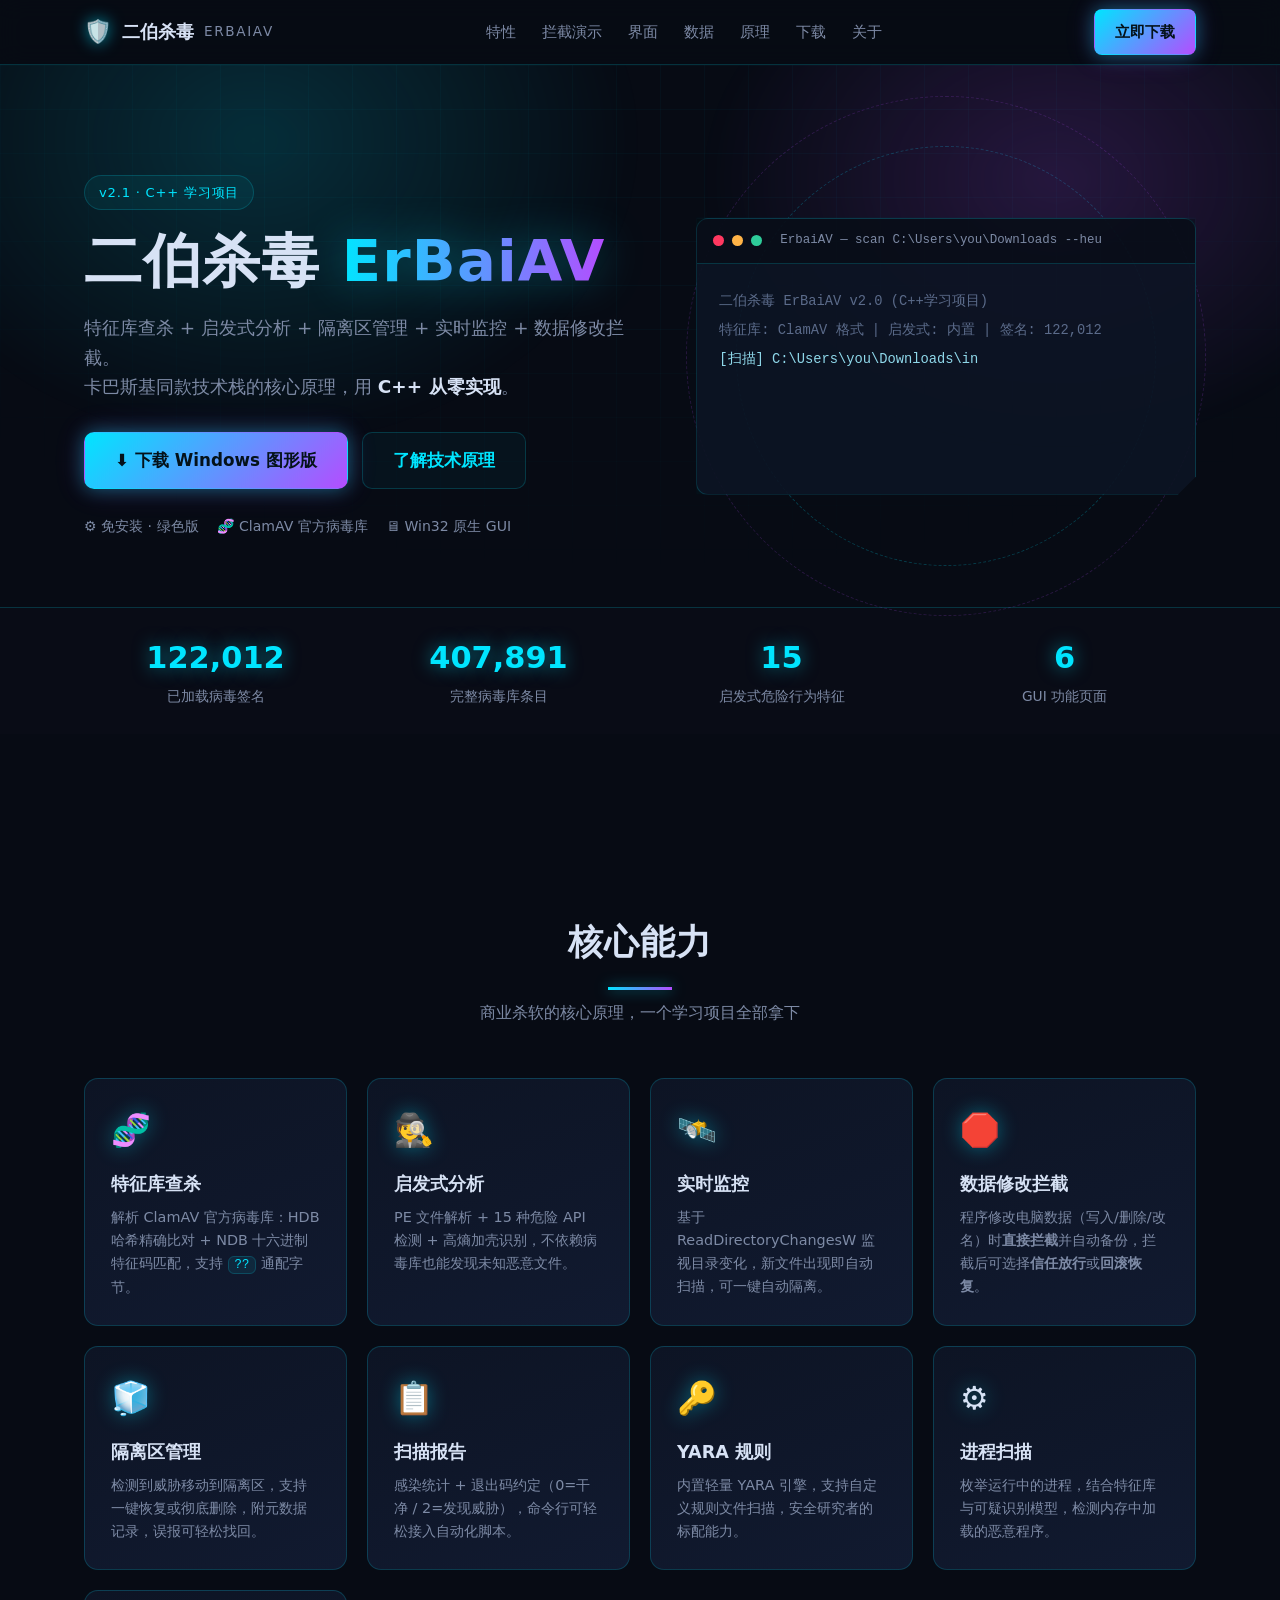
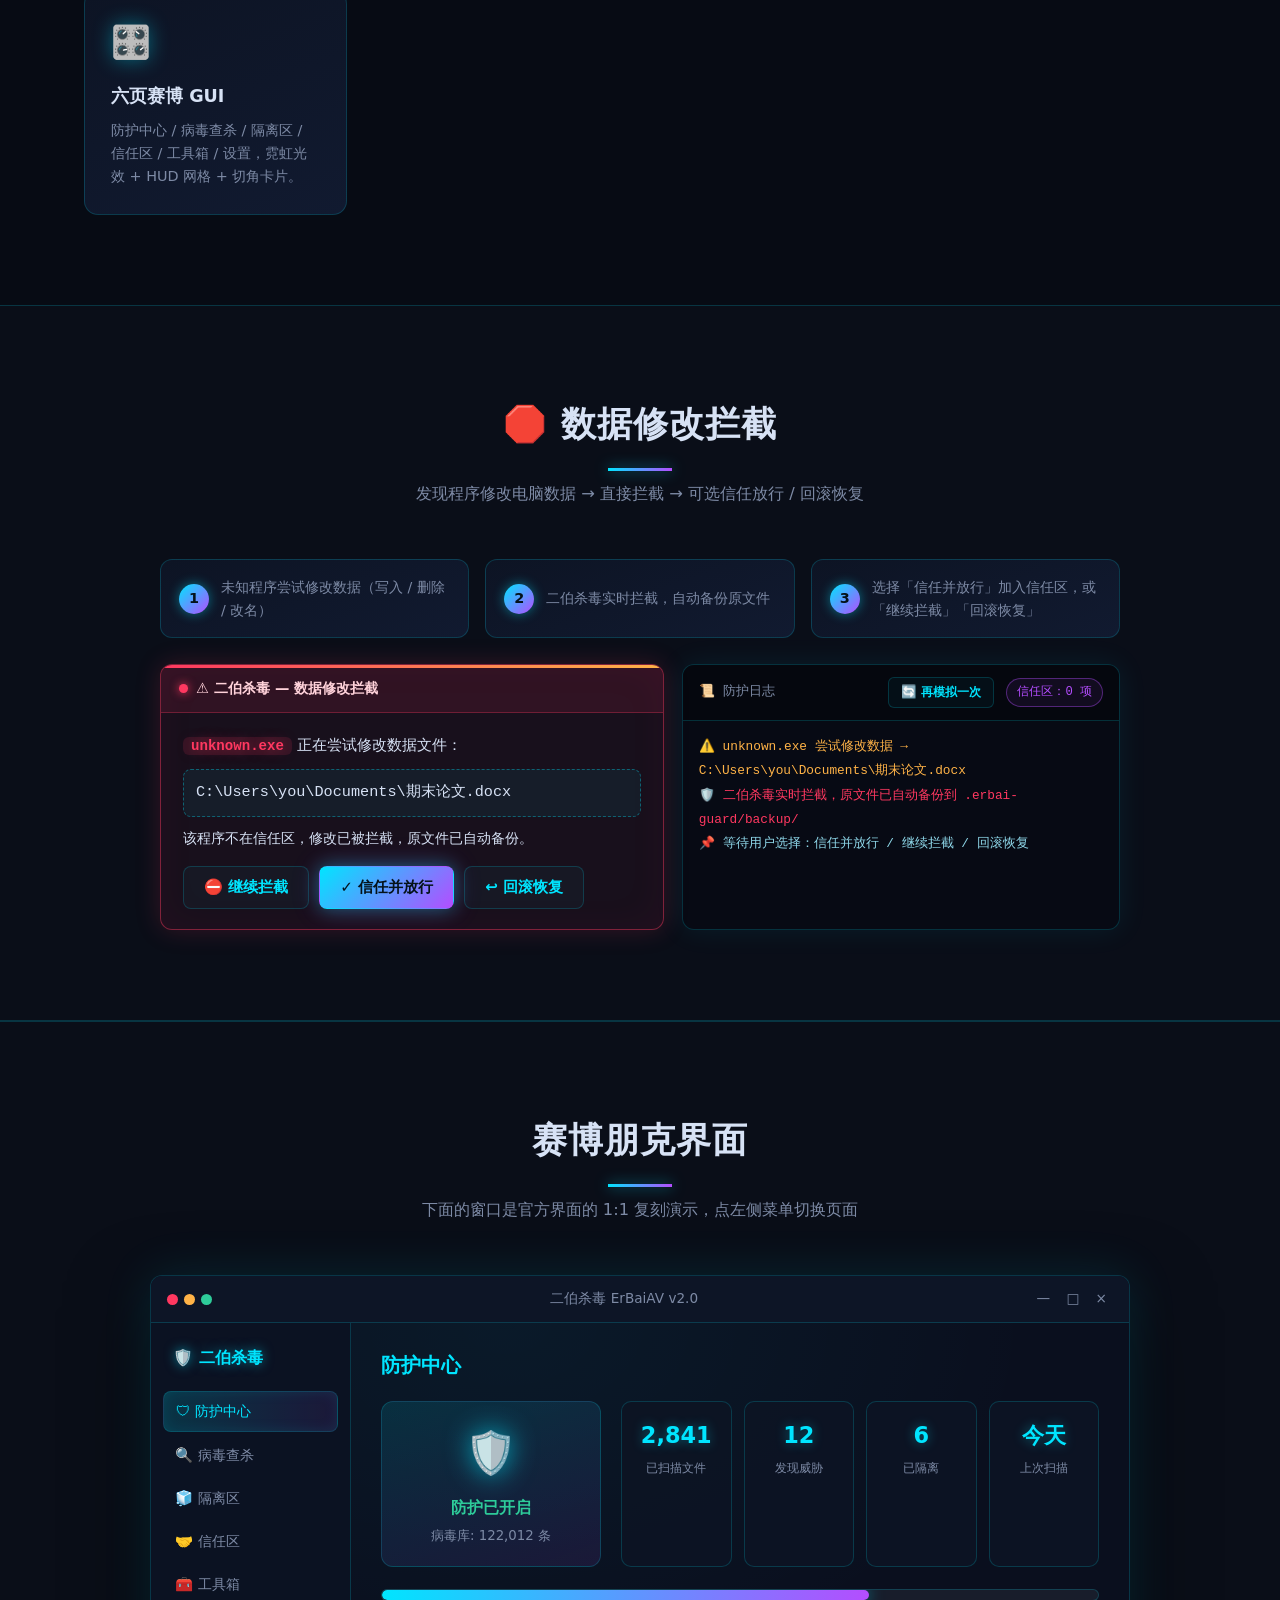
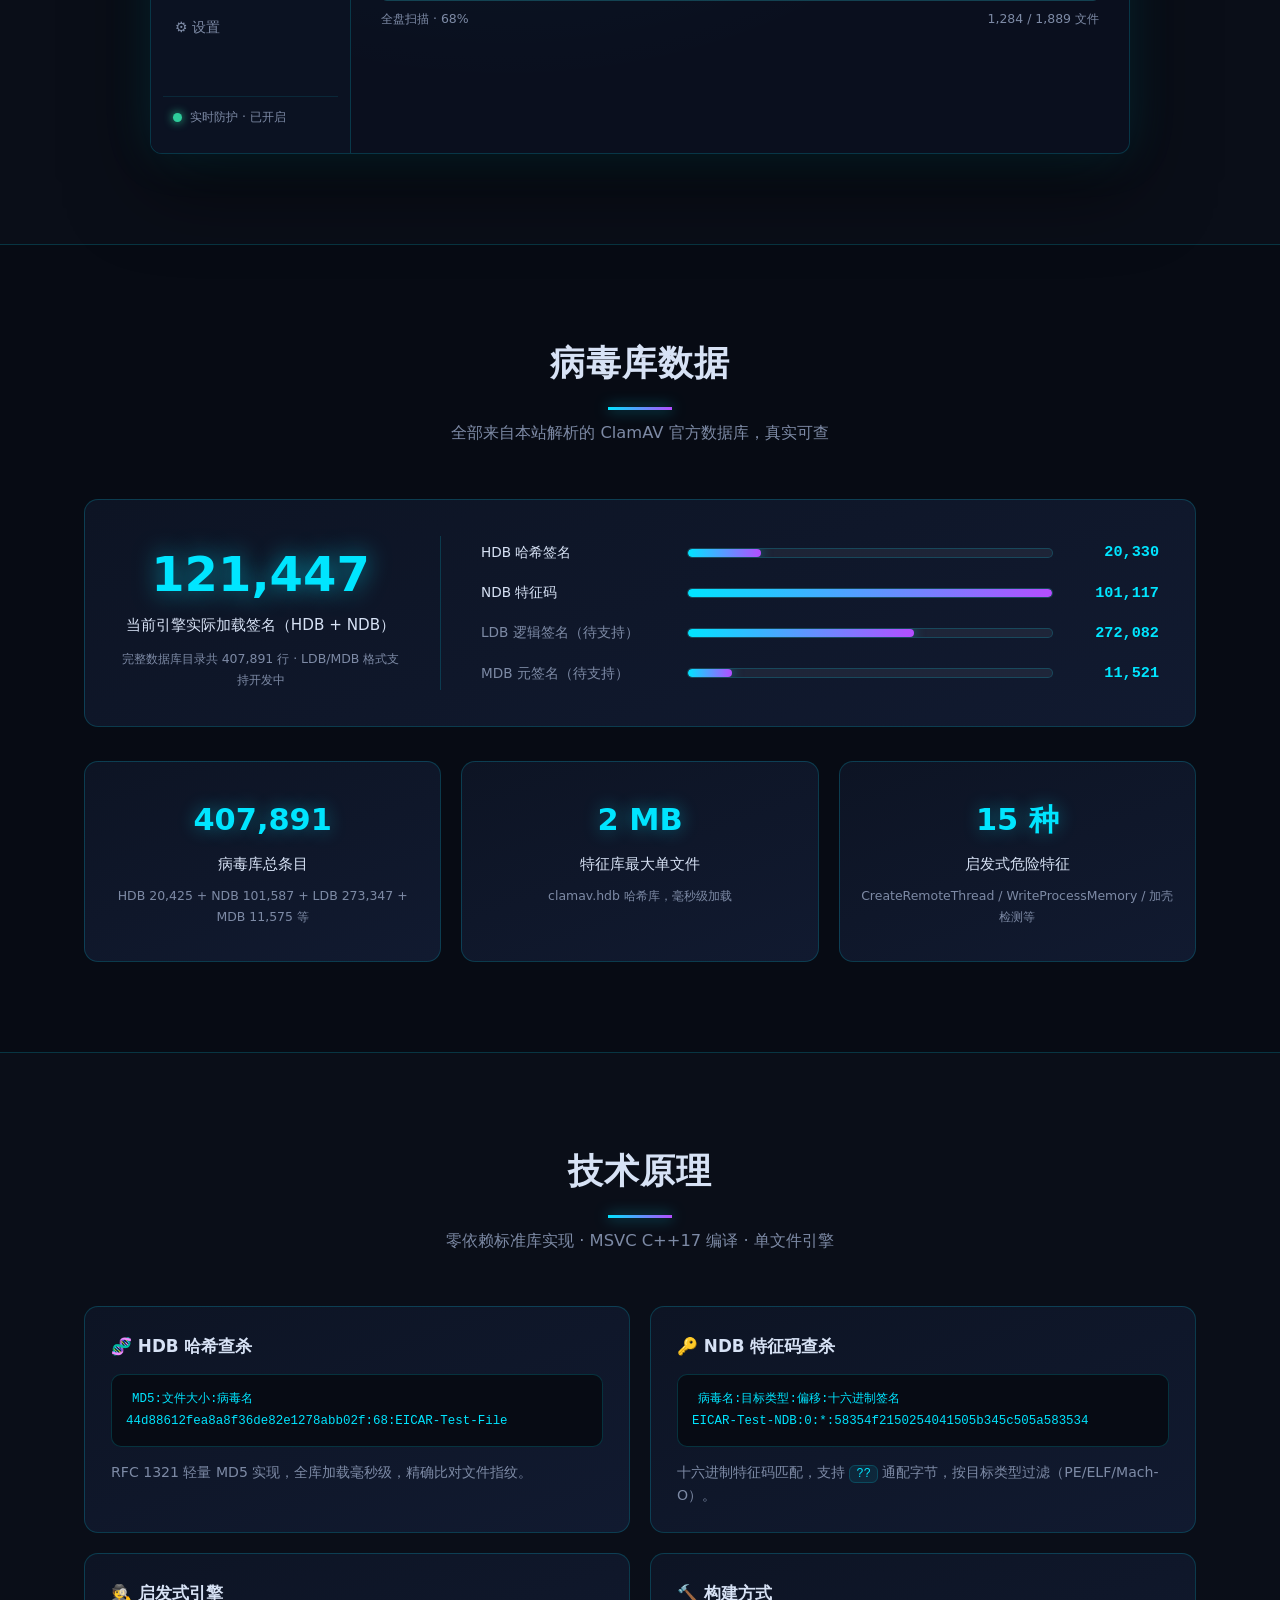
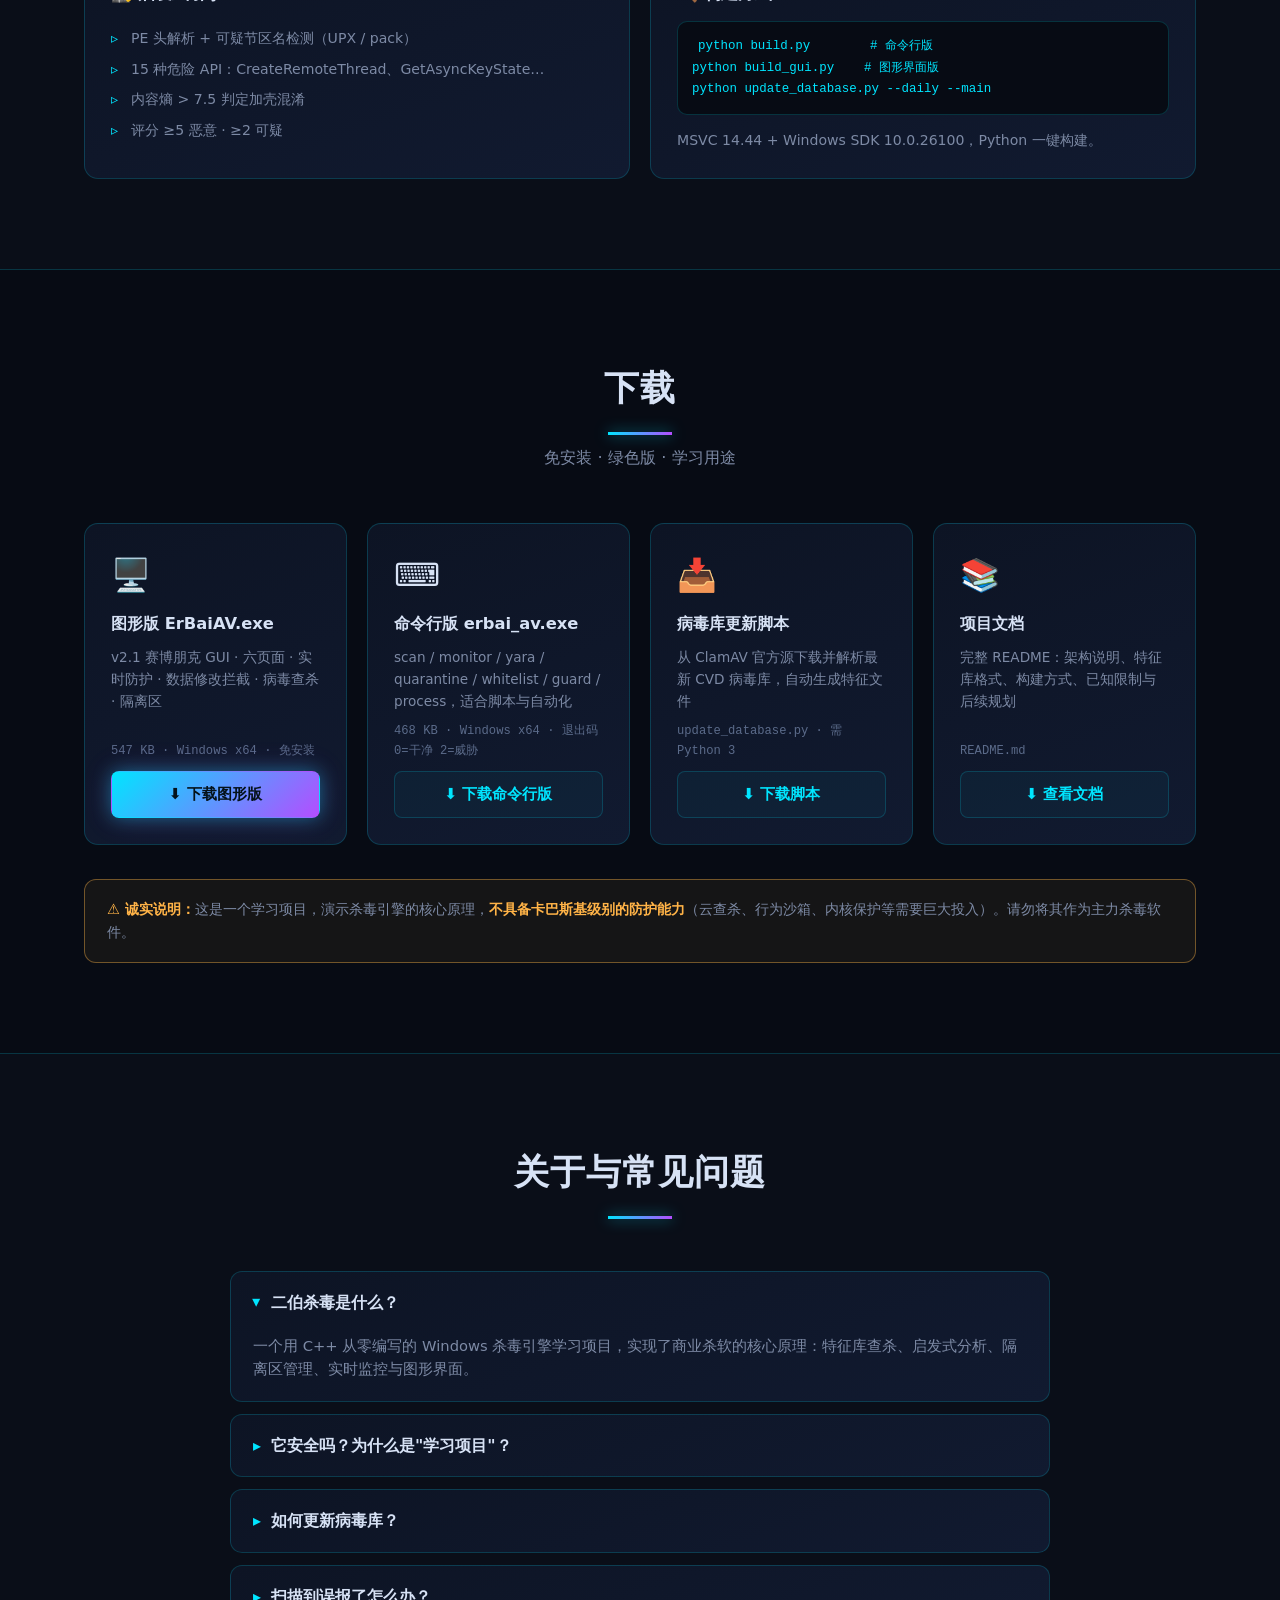
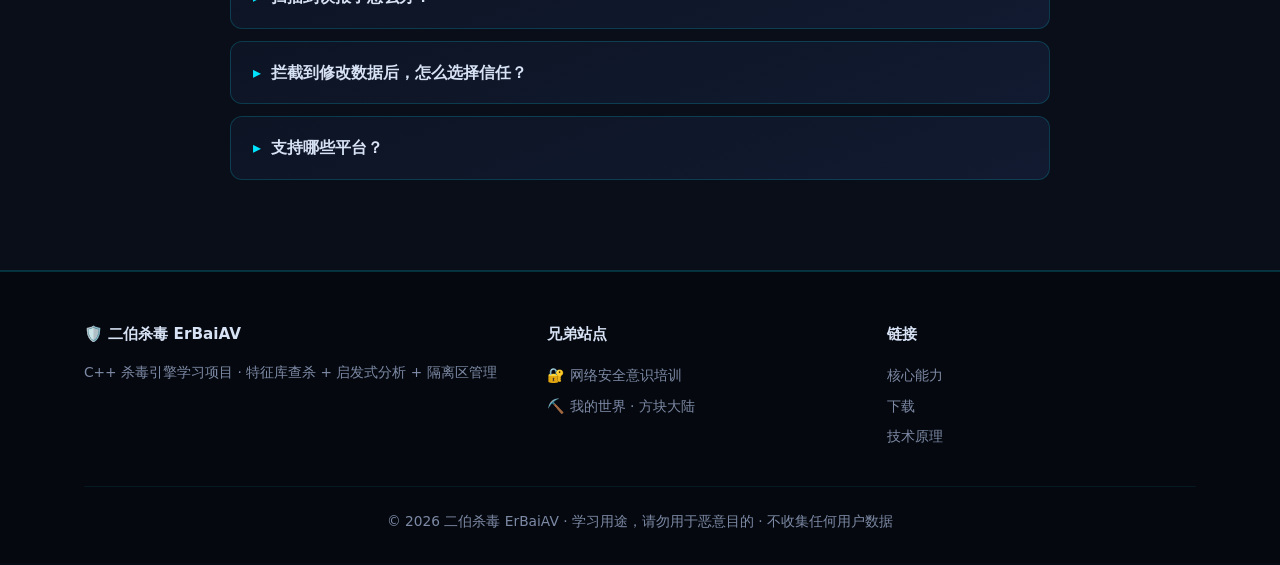
==== commit 886203d9: "v2.1 数据修改拦截：写入/删除/改名直接拦截，可选信任放行/回滚恢复 - ai-module: DataGuard 核心（拦截+自动备份+信任区+事件日志+回滚） - server.py/sdk." ====
--- a/index.html
+++ b/index.html
@@ -20,6 +20,7 @@
     </a>
     <nav class="nav-links">
       <a href="#features">特性</a>
+      <a href="#guard-demo">拦截演示</a>
       <a href="#ui">界面</a>
       <a href="#stats">数据</a>
       <a href="#tech">原理</a>
@@ -36,9 +37,9 @@
   <div class="hero-grid"></div>
   <div class="container hero-inner">
     <div class="hero-text">
-      <span class="badge">v2.0 · C++ 学习项目</span>
+      <span class="badge">v2.1 · C++ 学习项目</span>
       <h1>二伯杀毒 <span class="grad">ErBaiAV</span></h1>
-      <p class="hero-sub">特征库查杀 + 启发式分析 + 隔离区管理 + 实时监控。<br>
+      <p class="hero-sub">特征库查杀 + 启发式分析 + 隔离区管理 + 实时监控 + 数据修改拦截。<br>
         卡巴斯基同款技术栈的核心原理，用 <b>C++ 从零实现</b>。</p>
       <div class="hero-actions">
         <a class="btn btn-primary btn-lg" href="downloads/ErBaiAV.exe" download>
@@ -65,6 +66,8 @@
           <p class="t-cyan">[扫描] C:\Users\you\Downloads\invoice.pdf <span class="t-ok">✓ 干净</span></p>
           <p class="t-cyan">[扫描] C:\Users\you\Downloads\setup.exe <span class="t-warn">⚠ 可疑 (启发式 3/10)</span></p>
           <p class="t-cyan">[扫描] C:\Users\you\Downloads\crack.zip <span class="t-bad">✗ 发现威胁 EICAR-Test-File</span></p>
+          <p class="t-cyan">[防护] unknown.exe 修改 C:\Users\you\Documents\期末论文.docx <span class="t-bad">⛔ 已拦截</span></p>
+          <p class="t-dim">备份: .erbai-guard\backup\evt_xxx\期末论文.docx &nbsp;|&nbsp; 等待用户选择: 信任 / 拦截 / 回滚</p>
           <p class="t-dim">--------------------------------</p>
           <p>已扫描 <b class="t-cyan">1,284</b> 个文件 · 发现 <b class="t-bad">3</b> 个威胁 · 已隔离 <b class="t-purple">3</b> 个</p>
           <p class="t-dim">退出码 2 = 发现威胁 &nbsp;|&nbsp; 实时监控运行中 <span class="pulse-dot"></span></p>
@@ -109,6 +112,11 @@
         <p>基于 ReadDirectoryChangesW 监视目录变化，新文件出现即自动扫描，可一键自动隔离。</p>
       </article>
       <article class="card feat">
+        <div class="feat-icon">🛑</div>
+        <h3>数据修改拦截</h3>
+        <p>程序修改电脑数据（写入/删除/改名）时<b>直接拦截</b>并自动备份，拦截后可选择<b>信任放行</b>或<b>回滚恢复</b>。</p>
+      </article>
+      <article class="card feat">
         <div class="feat-icon">🧊</div>
         <h3>隔离区管理</h3>
         <p>检测到威胁移动到隔离区，支持一键恢复或彻底删除，附元数据记录，误报可轻松找回。</p>
@@ -133,6 +141,46 @@
         <h3>六页赛博 GUI</h3>
         <p>防护中心 / 病毒查杀 / 隔离区 / 信任区 / 工具箱 / 设置，霓虹光效 + HUD 网格 + 切角卡片。</p>
       </article>
+    </div>
+  </div>
+</section>
+
+<!-- ======== 数据修改拦截演示 ======== -->
+<section class="section section-dark" id="guard-demo">
+  <div class="container">
+    <div class="section-head">
+      <h2>🛑 数据修改拦截</h2>
+      <p>发现程序修改电脑数据 → 直接拦截 → 可选信任放行 / 回滚恢复</p>
+    </div>
+    <div class="guard-wrap">
+      <div class="guard-steps">
+        <div class="guard-step"><b>1</b><span>未知程序尝试修改数据（写入 / 删除 / 改名）</span></div>
+        <div class="guard-step"><b>2</b><span>二伯杀毒实时拦截，自动备份原文件</span></div>
+        <div class="guard-step"><b>3</b><span>选择「信任并放行」加入信任区，或「继续拦截」「回滚恢复」</span></div>
+      </div>
+      <div class="guard-demo-box">
+        <div class="guard-alert">
+          <div class="guard-alert-head">⚠️ 二伯杀毒 — 数据修改拦截</div>
+          <div class="guard-alert-body">
+            <p><b class="g-bad" id="gProg">unknown.exe</b> 正在尝试修改数据文件：</p>
+            <p class="g-path" id="gPath">C:\Users\you\Documents\期末论文.docx</p>
+            <p class="g-reason">该程序不在信任区，修改已被拦截，原文件已自动备份。</p>
+            <div class="guard-btns">
+              <button class="btn btn-ghost" id="gBlock">⛔ 继续拦截</button>
+              <button class="btn btn-primary" id="gAllow">✓ 信任并放行</button>
+              <button class="btn btn-ghost" id="gRestore">↩ 回滚恢复</button>
+            </div>
+          </div>
+        </div>
+        <div class="guard-console">
+          <div class="guard-console-head">
+            <span class="guard-console-title">📜 防护日志</span>
+            <button class="btn btn-ghost guard-retry" id="gRetry">🔄 再模拟一次</button>
+            <span class="guard-trust-chip" id="gTrustChip">信任区：0 项</span>
+          </div>
+          <div class="guard-log" id="guardLog"></div>
+        </div>
+      </div>
     </div>
   </div>
 </section>
@@ -340,14 +388,14 @@
       <article class="card dl-card">
         <div class="dl-icon">🖥️</div>
         <h3>图形版 ErBaiAV.exe</h3>
-        <p>v2.0 赛博朋克 GUI · 六页面 · 实时防护 · 病毒查杀 · 隔离区</p>
+        <p>v2.1 赛博朋克 GUI · 六页面 · 实时防护 · 数据修改拦截 · 病毒查杀 · 隔离区</p>
         <div class="dl-meta">547 KB · Windows x64 · 免安装</div>
         <a class="btn btn-primary" href="downloads/ErBaiAV.exe" download>⬇ 下载图形版</a>
       </article>
       <article class="card dl-card">
         <div class="dl-icon">⌨️</div>
         <h3>命令行版 erbai_av.exe</h3>
-        <p>scan / monitor / yara / quarantine / whitelist / process，适合脚本与自动化</p>
+        <p>scan / monitor / yara / quarantine / whitelist / guard / process，适合脚本与自动化</p>
         <div class="dl-meta">468 KB · Windows x64 · 退出码 0=干净 2=威胁</div>
         <a class="btn btn-ghost" href="downloads/erbai_av.exe" download>⬇ 下载命令行版</a>
       </article>
@@ -396,6 +444,10 @@
         <p>将文件加入信任区（whitelist --add &lt;文件&gt;），或从隔离区一键恢复。启发式误报可通过关闭 --heu 参数降低灵敏度。</p>
       </details>
       <details>
+        <summary>拦截到修改数据后，怎么选择信任？</summary>
+        <p>拦截弹窗里点「信任并放行」会把该文件加入信任区，之后不再拦截它的修改；点「继续拦截」保持文件原样；点「回滚恢复」可从自动备份还原文件。也可用命令行 <code>guard trust &lt;路径&gt;</code> / <code>whitelist --add</code> 手动管理信任区。</p>
+      </details>
+      <details>
         <summary>支持哪些平台？</summary>
         <p>当前仅支持 Windows x64（MSVC 编译），后续规划支持 Linux 命令行版。</p>
       </details>
--- a/css/style.css
+++ b/css/style.css
@@ -360,15 +360,94 @@
 .footer a:hover{color:var(--cyan)}
 .copyright{text-align:center;color:#4a5878;font-size:.8rem;border-top:1px solid rgba(0,229,255,.08);padding-top:22px}
 
+/* ---------- 数据修改拦截演示 ---------- */
+.guard-wrap{max-width:960px;margin:0 auto;display:flex;flex-direction:column;gap:26px}
+.guard-steps{display:grid;grid-template-columns:repeat(3,1fr);gap:16px}
+.guard-step{
+  display:flex;align-items:center;gap:12px;padding:16px 18px;
+  background:linear-gradient(160deg,var(--panel),var(--panel2));
+  border:1px solid var(--line);border-radius:12px;
+}
+.guard-step b{
+  flex:none;width:30px;height:30px;border-radius:50%;display:flex;align-items:center;justify-content:center;
+  background:linear-gradient(135deg,var(--cyan),var(--purple));color:#04121a;
+  font-size:.9rem;box-shadow:0 0 12px rgba(0,229,255,.45);
+}
+.guard-step span{color:var(--muted);font-size:.88rem;line-height:1.6}
+.guard-demo-box{display:grid;grid-template-columns:1.15fr 1fr;gap:18px;align-items:stretch}
+.guard-alert{
+  position:relative;background:rgba(255,56,96,.06);
+  border:1px solid rgba(255,56,96,.45);border-radius:12px;overflow:hidden;
+  box-shadow:0 0 26px rgba(255,56,96,.18),inset 0 0 40px rgba(255,56,96,.05);
+}
+.guard-alert::before{
+  content:"";position:absolute;top:0;left:0;right:0;height:3px;
+  background:linear-gradient(90deg,var(--danger),var(--warn));
+}
+.guard-alert-head{
+  padding:12px 18px;font-weight:700;color:#ffd2da;font-size:.9rem;
+  border-bottom:1px solid rgba(255,56,96,.3);background:rgba(255,56,96,.1);
+  display:flex;align-items:center;gap:8px;
+}
+.guard-alert-head::before{content:"";width:9px;height:9px;border-radius:50%;background:var(--danger);box-shadow:0 0 10px var(--danger);animation:pulse 1.4s infinite}
+.guard-alert-body{padding:20px 22px}
+.guard-alert-body p{margin:0 0 10px;color:var(--text);font-size:.95rem;line-height:1.7}
+.g-bad{
+  color:var(--danger);font-weight:700;
+  text-shadow:0 0 14px rgba(255,56,96,.55);
+  background:rgba(255,56,96,.12);padding:1px 8px;border-radius:6px;
+  font-family:var(--mono);font-size:.88rem;
+}
+.g-path{
+  font-family:var(--mono);font-size:.82rem;color:var(--cyan);
+  background:rgba(0,229,255,.06);border:1px dashed rgba(0,229,255,.35);
+  border-radius:8px;padding:10px 12px;word-break:break-all;
+}
+.g-reason{color:var(--muted);font-size:.85rem !important}
+.guard-btns{display:flex;flex-wrap:wrap;gap:10px;margin-top:16px}
+.guard-alert.g-done{opacity:.55;filter:grayscale(.4)}
+.guard-alert.g-done .guard-alert-head::before{animation:none;background:#5b6b8a;box-shadow:none}
+
+.guard-console{
+  background:rgba(7,11,20,.9);border:1px solid var(--line);border-radius:12px;
+  display:flex;flex-direction:column;overflow:hidden;
+  box-shadow:0 0 30px rgba(0,229,255,.08);
+}
+.guard-console-head{
+  display:flex;align-items:center;gap:12px;flex-wrap:wrap;
+  padding:12px 16px;border-bottom:1px solid var(--line);background:rgba(0,0,0,.3);
+}
+.guard-console-title{color:var(--muted);font-family:var(--mono);font-size:.8rem;margin-right:auto}
+.guard-retry{padding:6px 12px;font-size:.78rem;border-radius:6px}
+.guard-trust-chip{
+  font-family:var(--mono);font-size:.76rem;color:var(--purple);
+  border:1px solid rgba(180,77,255,.4);background:rgba(180,77,255,.08);
+  padding:4px 10px;border-radius:20px;
+}
+.guard-log{
+  flex:1;min-height:196px;max-height:260px;overflow-y:auto;
+  padding:14px 16px;font-family:var(--mono);font-size:.8rem;line-height:1.9;
+}
+.guard-log .gl-ok{color:var(--ok)}
+.guard-log .gl-bad{color:var(--danger)}
+.guard-log .gl-dim{color:#5b6b8a}
+.guard-log .gl-cyan{color:#8fd8ea}
+.guard-log .gl-purple{color:var(--purple)}
+.guard-log .gl-warn{color:var(--warn)}
+.guard-log::-webkit-scrollbar{width:6px}
+.guard-log::-webkit-scrollbar-thumb{background:rgba(0,229,255,.25);border-radius:3px}
+
 /* ---------- 响应式 ---------- */
-@media (max-width:1024px){
+@media (max-width:1024px){  .guard-demo-box{grid-template-columns:1fr}
+
   .features-grid{grid-template-columns:repeat(2,1fr)}
   .dl-grid{grid-template-columns:repeat(2,1fr)}
   .hero-inner{grid-template-columns:1fr;gap:40px}
   .db-panel{grid-template-columns:1fr;gap:28px}
   .db-total{border-right:none;border-bottom:1px solid var(--line);padding-right:0;padding-bottom:24px}
 }
-@media (max-width:768px){
+@media (max-width:768px){  .guard-steps{grid-template-columns:1fr}
+
   .nav-links{display:none;position:absolute;top:64px;left:0;right:0;background:rgba(7,11,20,.98);flex-direction:column;padding:18px 24px;gap:16px;border-bottom:1px solid var(--line)}
   .nav-links.open{display:flex}
   .nav-cta{display:none}
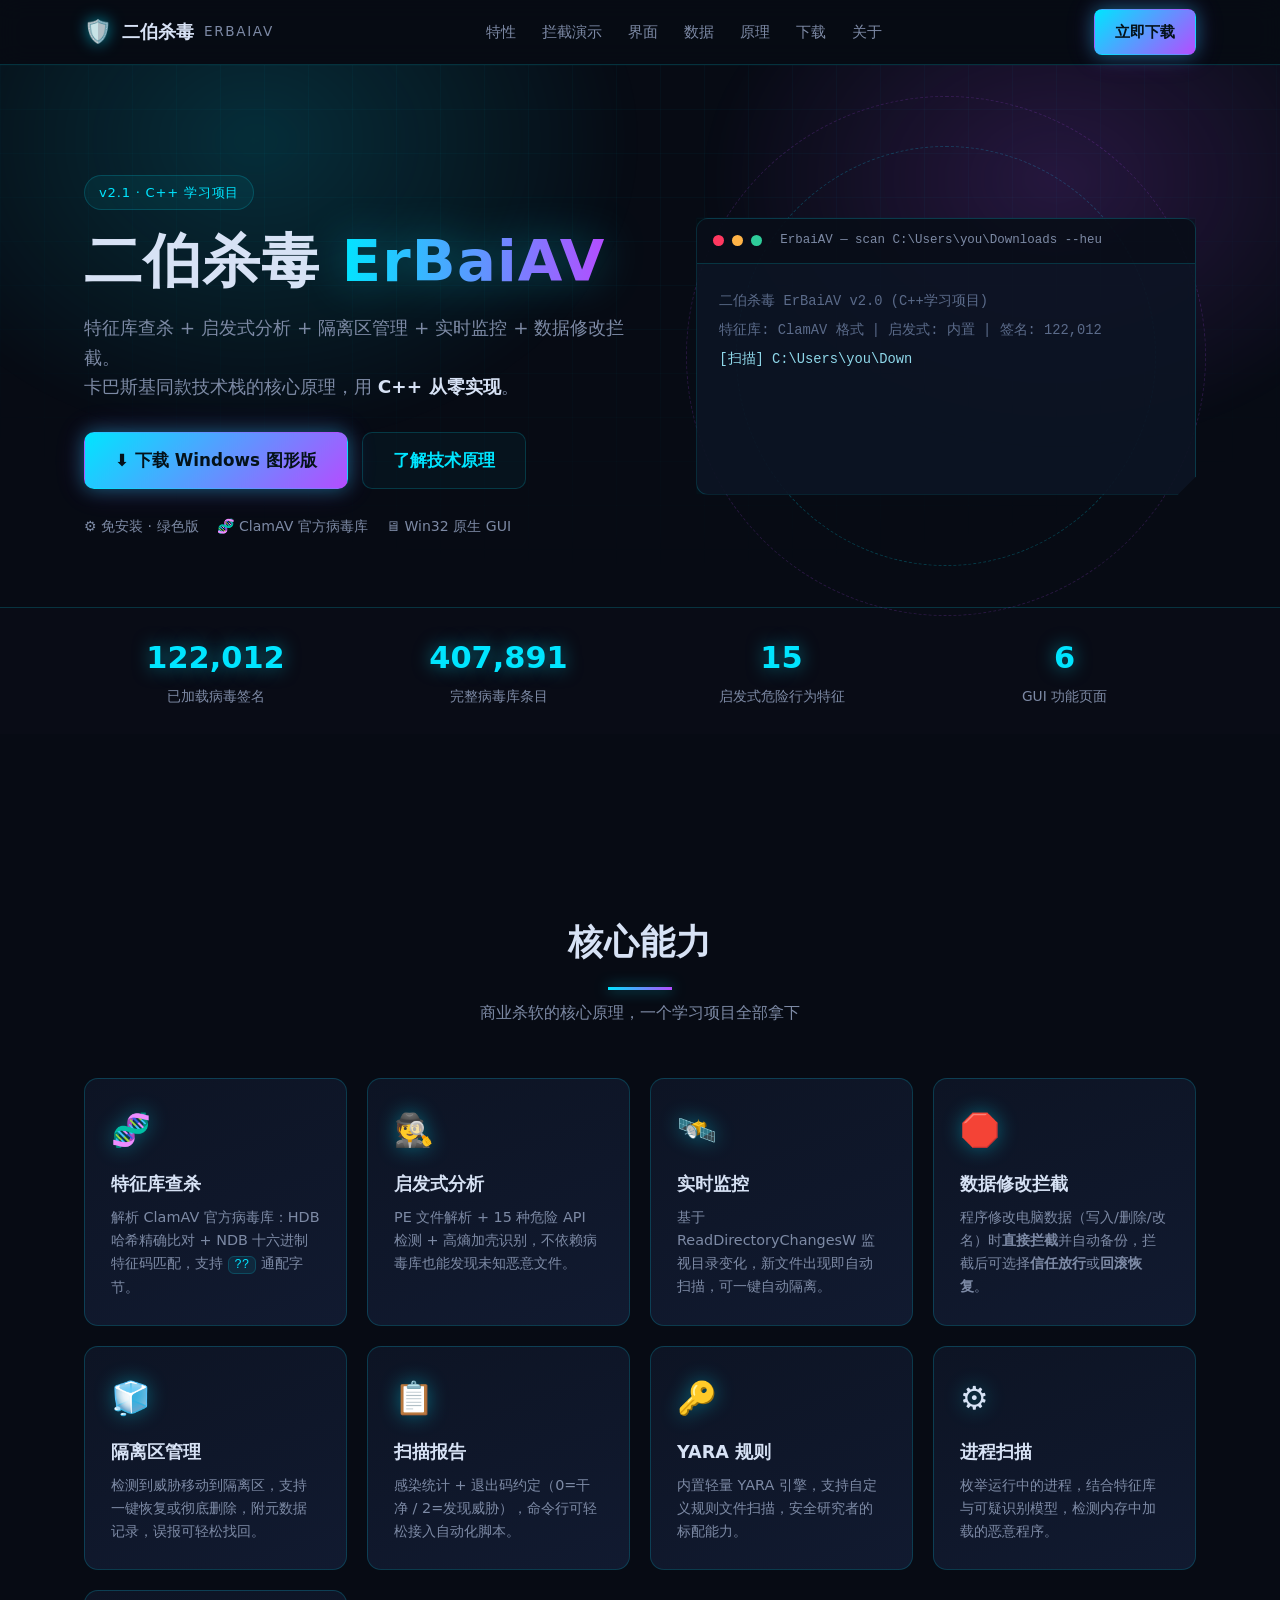
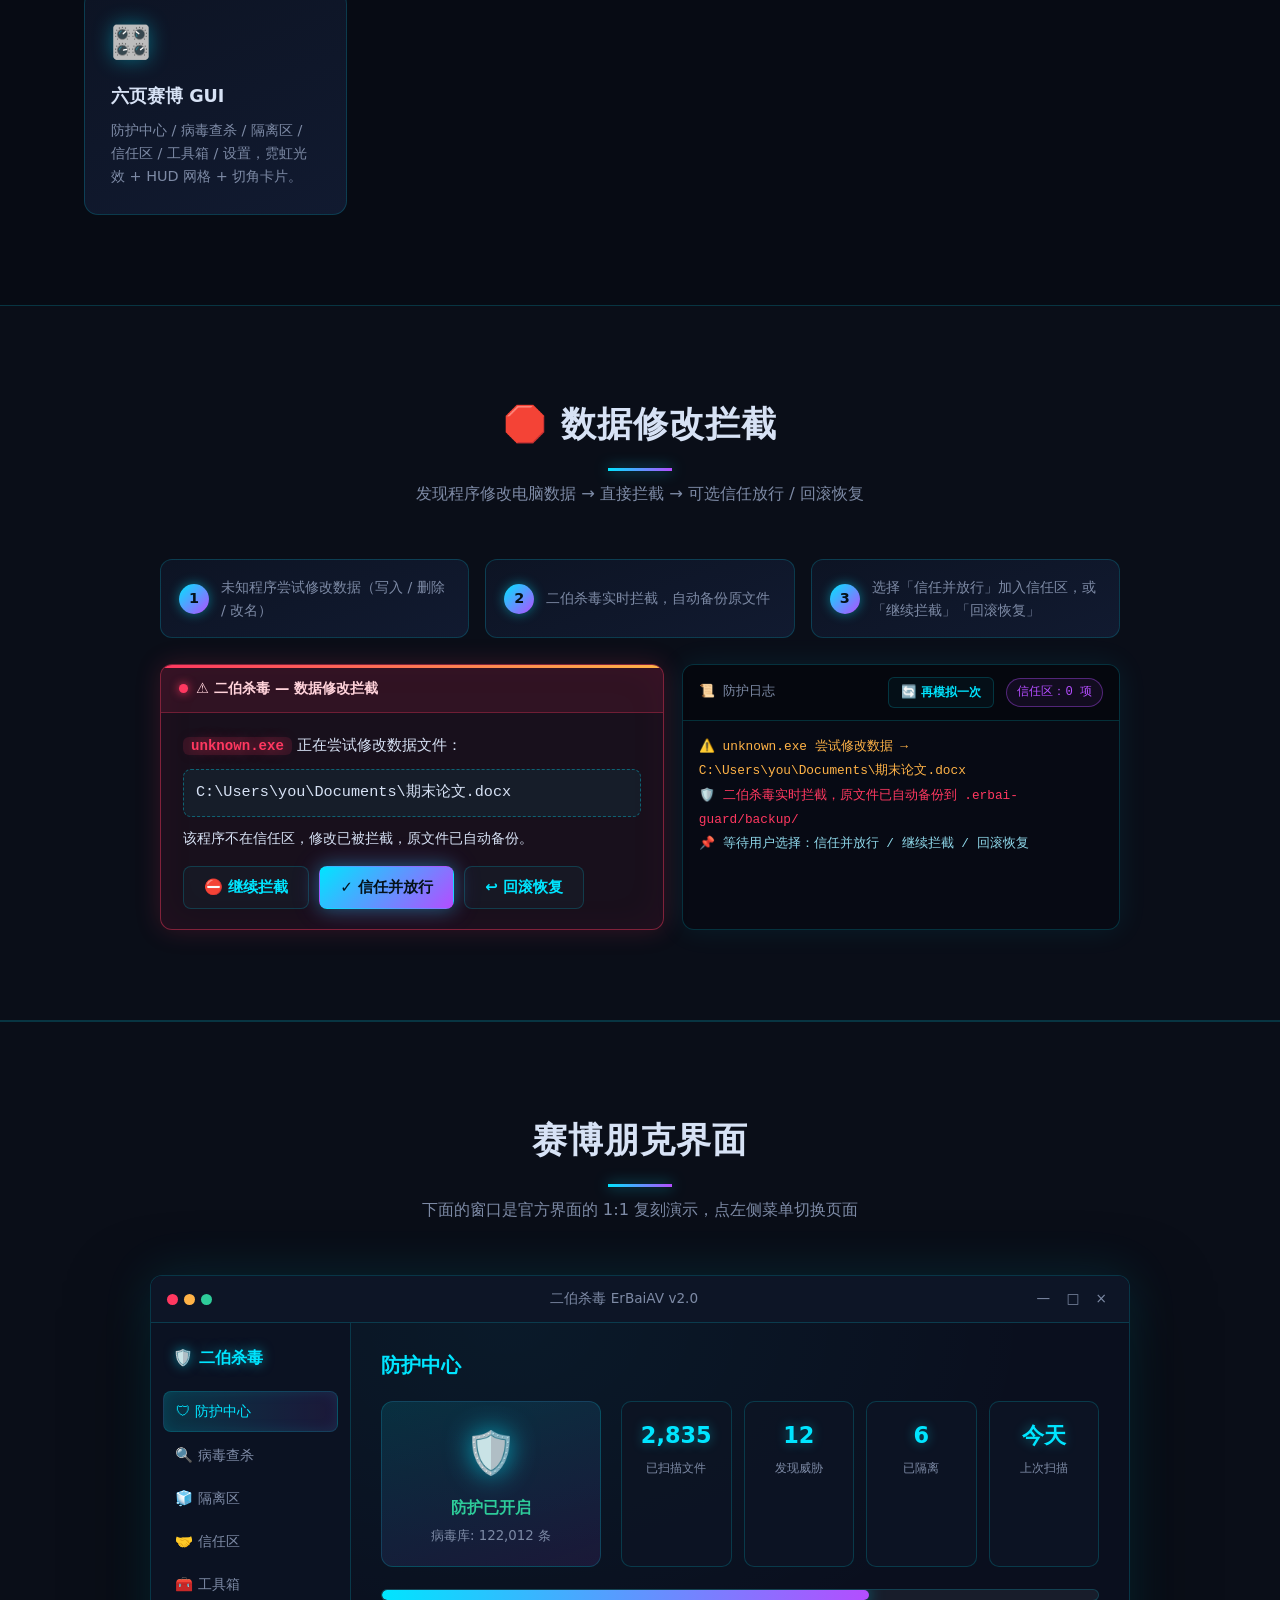
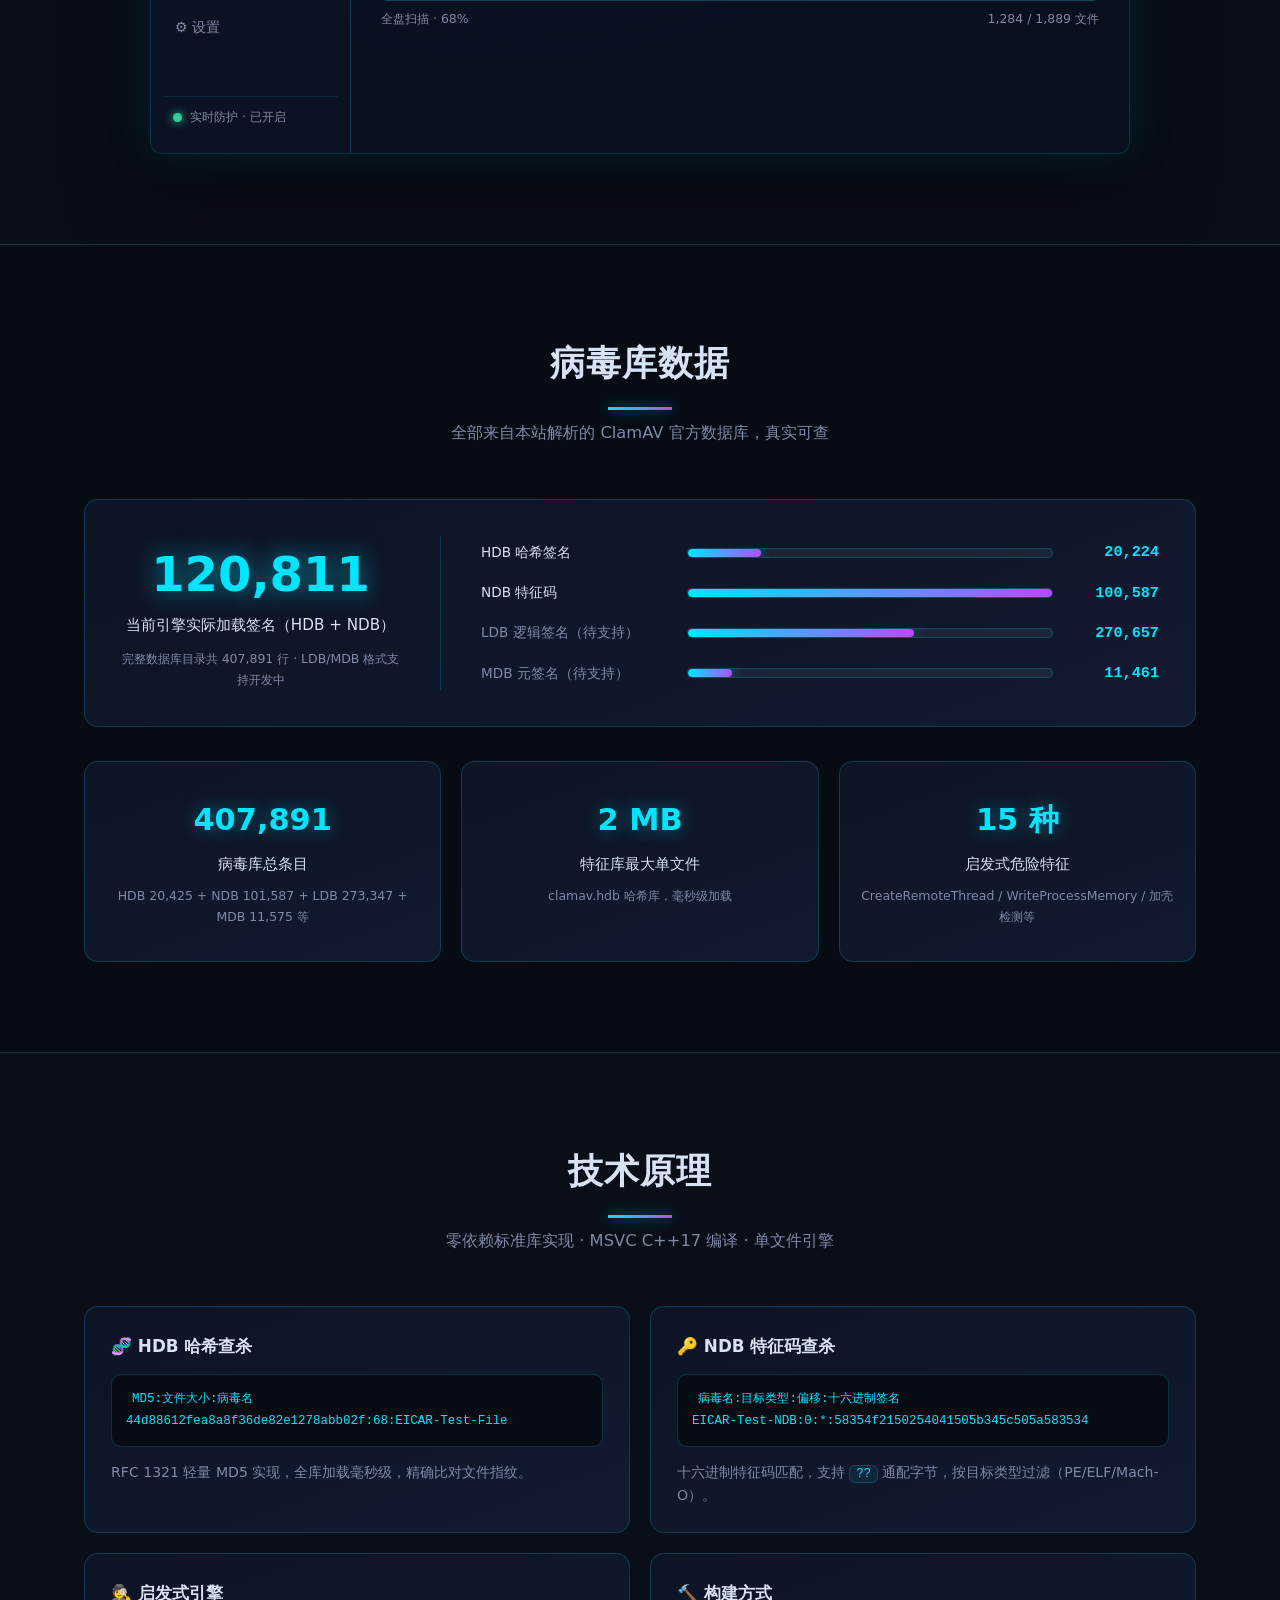
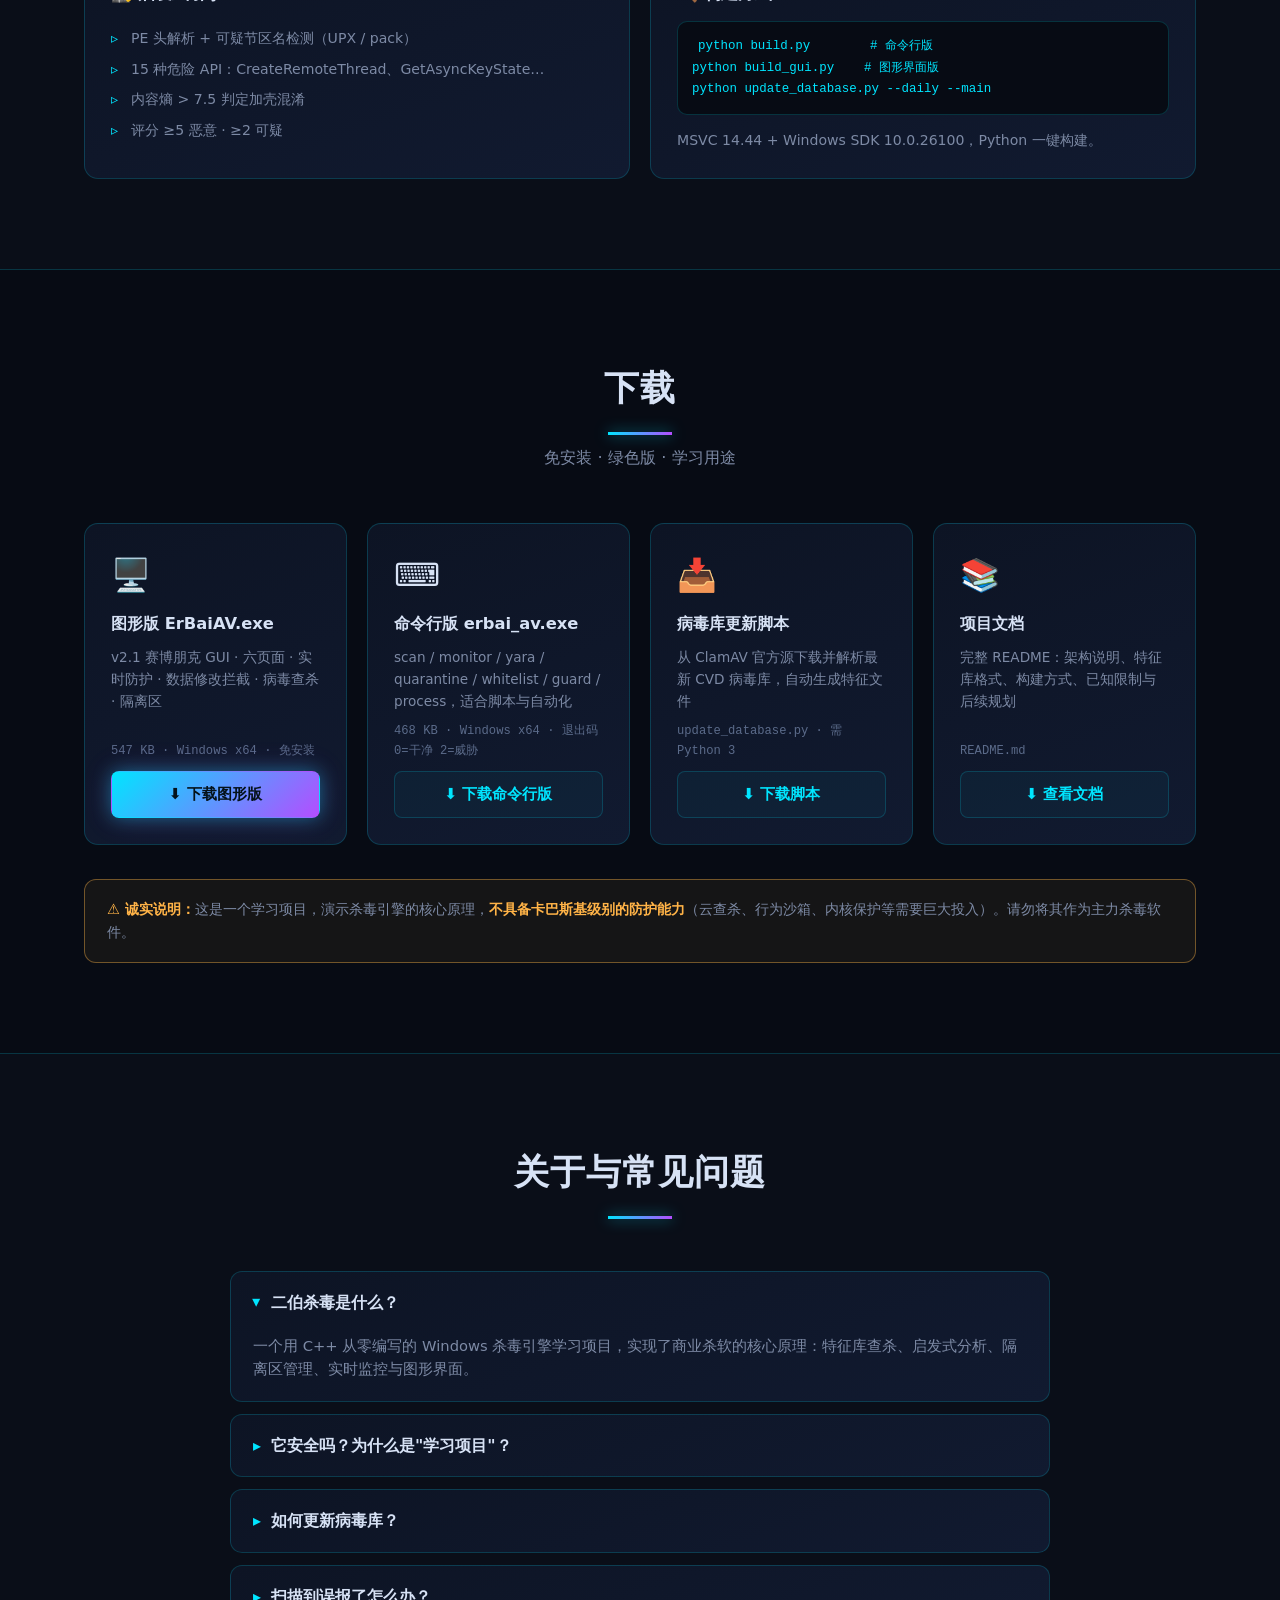
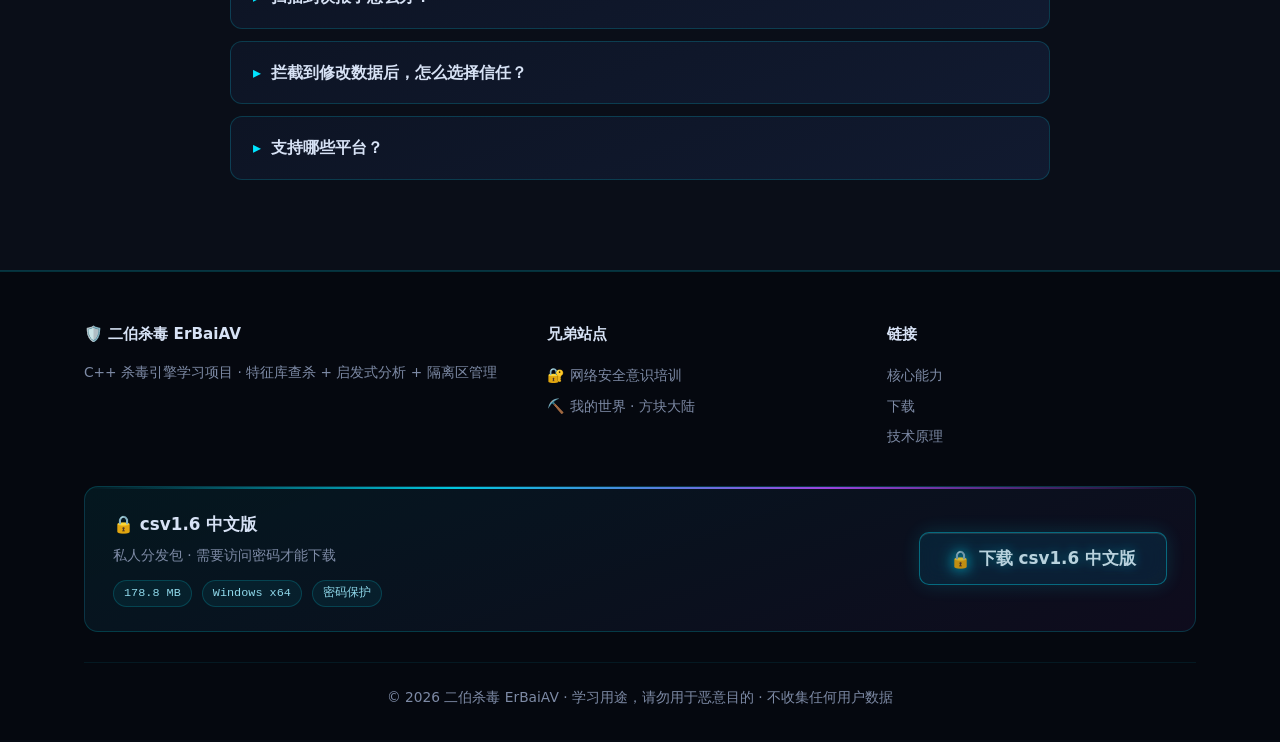
==== commit cd05dfef: "v2.2 受保护下载：页脚半透明毛玻璃按钮 + 密码门 - 页脚新增 .vault 区块与 .btn-glass 半透明按钮，点击弹出密码验证框 - 密码仅存 SHA-256 摘要（明文不落源码），W" ====
--- a/index.html
+++ b/index.html
@@ -475,9 +475,57 @@
         <a href="#tech">技术原理</a>
       </div>
     </div>
+    <!-- ======== 受保护下载（半透明按钮 + 密码门） ======== -->
+    <div class="vault">
+      <div class="vault-text">
+        <h4>🔒 csv1.6 中文版</h4>
+        <p>私人分发包 · 需要访问密码才能下载</p>
+        <div class="vault-meta">
+          <span>178.8 MB</span>
+          <span>Windows x64</span>
+          <span>密码保护</span>
+        </div>
+      </div>
+      <button type="button" class="btn btn-glass btn-lg" id="vaultBtn">
+        <span class="vault-btn-lock">🔒</span> 下载 csv1.6 中文版
+      </button>
+    </div>
+
     <p class="copyright">© 2026 二伯杀毒 ErBaiAV · 学习用途，请勿用于恶意目的 · 不收集任何用户数据</p>
   </div>
 </footer>
+
+<!-- ======== 密码验证弹窗 ======== -->
+<div class="vault-modal" id="vaultModal" role="dialog" aria-modal="true" aria-labelledby="vaultTitle" aria-hidden="true">
+  <div class="vault-modal-backdrop" data-close></div>
+  <div class="vault-dialog">
+    <div class="vault-dialog-head">
+      <span class="vault-dialog-title" id="vaultTitle">🔒 受保护的文件</span>
+      <button type="button" class="vault-close" id="vaultClose" aria-label="关闭">✕</button>
+    </div>
+    <div class="vault-dialog-body">
+      <div class="vault-file">
+        <span class="vault-file-icon">📦</span>
+        <span class="vault-file-info">
+          <b>csv1.6中文版.exe</b>
+          <small>178.8 MB · SHA-256 353eaaca…751a</small>
+        </span>
+      </div>
+      <label class="vault-label" for="vaultPass">访问密码</label>
+      <div class="vault-input-wrap">
+        <input type="password" id="vaultPass" class="vault-input" placeholder="请输入访问密码"
+               autocomplete="off" autocapitalize="off" spellcheck="false">
+        <button type="button" class="vault-eye" id="vaultEye" aria-label="显示密码">👁</button>
+      </div>
+      <p class="vault-msg" id="vaultMsg" role="status" aria-live="polite"></p>
+      <div class="vault-actions">
+        <button type="button" class="btn btn-primary" id="vaultSubmit">验证并下载</button>
+        <button type="button" class="btn btn-ghost" id="vaultCancel">取消</button>
+      </div>
+      <p class="vault-hint">密码由站主私下分发 · 连续输错 5 次将锁定 30 秒</p>
+    </div>
+  </div>
+</div>
 
 <script src="js/main.js"></script>
 </body>
--- a/css/style.css
+++ b/css/style.css
@@ -360,6 +360,132 @@
 .footer a:hover{color:var(--cyan)}
 .copyright{text-align:center;color:#4a5878;font-size:.8rem;border-top:1px solid rgba(0,229,255,.08);padding-top:22px}
 
+/* ---------- 半透明下载按钮 / 密码门 ---------- */
+.vault{
+  position:relative;overflow:hidden;
+  margin:0 0 30px;padding:24px 28px;
+  display:flex;align-items:center;justify-content:space-between;gap:24px;flex-wrap:wrap;
+  border:1px solid var(--line);border-radius:var(--radius);
+  background:linear-gradient(160deg,rgba(0,229,255,.07),rgba(180,77,255,.06));
+}
+.vault::before{
+  content:"";position:absolute;top:0;left:0;right:0;height:2px;
+  background:linear-gradient(90deg,transparent,var(--cyan),var(--purple),transparent);
+  opacity:.85;
+}
+.vault-text h4{font-size:1.05rem;color:var(--text);margin-bottom:6px}
+.vault-text p{color:var(--muted);font-size:.86rem}
+.vault-meta{display:flex;gap:10px;flex-wrap:wrap;margin-top:12px}
+.vault-meta span{
+  font-family:var(--mono);font-size:.74rem;color:#8fd8ea;
+  border:1px solid var(--line);background:rgba(0,229,255,.06);
+  padding:3px 10px;border-radius:20px;
+}
+
+/* 半透明毛玻璃按钮 */
+.btn-glass{
+  position:relative;overflow:hidden;
+  background:rgba(0,229,255,.10);
+  border:1px solid rgba(0,229,255,.45);
+  color:#d9f6ff;
+  opacity:.85;
+  backdrop-filter:blur(10px) saturate(150%);
+  -webkit-backdrop-filter:blur(10px) saturate(150%);
+  box-shadow:0 0 20px rgba(0,229,255,.18),inset 0 1px 0 rgba(255,255,255,.12);
+  text-shadow:0 0 12px rgba(0,229,255,.4);
+}
+.btn-glass:hover{
+  opacity:1;transform:translateY(-2px);
+  background:rgba(0,229,255,.20);
+  border-color:var(--cyan);
+  box-shadow:0 0 32px rgba(0,229,255,.45),inset 0 1px 0 rgba(255,255,255,.2);
+}
+.btn-glass:active{transform:translateY(0)}
+.btn-glass::after{
+  content:"";position:absolute;top:0;left:-60%;width:40%;height:100%;
+  background:linear-gradient(90deg,transparent,rgba(255,255,255,.25),transparent);
+  transform:skewX(-20deg);transition:left .6s;
+}
+.btn-glass:hover::after{left:130%}
+.vault-btn-lock{filter:drop-shadow(0 0 8px rgba(0,229,255,.7))}
+
+/* 密码弹窗 */
+.vault-modal{
+  position:fixed;inset:0;z-index:200;display:none;
+  align-items:center;justify-content:center;padding:20px;
+}
+.vault-modal.open{display:flex}
+.vault-modal-backdrop{
+  position:absolute;inset:0;background:rgba(3,6,12,.78);
+  backdrop-filter:blur(6px);-webkit-backdrop-filter:blur(6px);
+}
+.vault-dialog{
+  position:relative;width:100%;max-width:440px;
+  background:linear-gradient(160deg,#0d1424,#111a30);
+  border:1px solid rgba(0,229,255,.35);border-radius:16px;
+  box-shadow:0 0 60px rgba(0,229,255,.22),0 30px 80px rgba(0,0,0,.7);
+  overflow:hidden;animation:dialogIn .28s cubic-bezier(.16,.84,.44,1);
+}
+@keyframes dialogIn{from{opacity:0;transform:translateY(16px) scale(.96)}to{opacity:1;transform:none}}
+.vault-dialog::before{
+  content:"";position:absolute;top:0;left:0;right:0;height:2px;
+  background:linear-gradient(90deg,var(--cyan),var(--purple));
+  box-shadow:0 0 16px rgba(0,229,255,.7);
+}
+.vault-dialog.shake{animation:shake .4s}
+@keyframes shake{
+  10%,90%{transform:translateX(-4px)}
+  20%,80%{transform:translateX(6px)}
+  30%,50%,70%{transform:translateX(-9px)}
+  40%,60%{transform:translateX(9px)}
+}
+.vault-dialog-head{
+  display:flex;align-items:center;justify-content:space-between;
+  padding:16px 20px;border-bottom:1px solid var(--line);
+}
+.vault-dialog-title{font-weight:700;font-size:.95rem;color:var(--cyan);text-shadow:0 0 14px rgba(0,229,255,.45)}
+.vault-close{
+  background:none;border:none;color:var(--muted);font-size:1rem;
+  cursor:pointer;padding:4px 9px;border-radius:6px;transition:.2s;font-family:var(--font);
+}
+.vault-close:hover{color:var(--danger);background:rgba(255,56,96,.1)}
+.vault-dialog-body{padding:22px 20px 20px}
+.vault-file{
+  display:flex;align-items:center;gap:12px;
+  padding:12px 14px;margin-bottom:18px;
+  border:1px solid var(--line);border-radius:10px;background:rgba(0,229,255,.04);
+}
+.vault-file-icon{font-size:1.6rem;filter:drop-shadow(0 0 10px rgba(0,229,255,.45))}
+.vault-file-info{min-width:0}
+.vault-file b{display:block;font-size:.9rem;color:var(--text);font-family:var(--mono);word-break:break-all}
+.vault-file small{display:block;color:#5b6b8a;font-size:.71rem;font-family:var(--mono);word-break:break-all;margin-top:2px}
+.vault-label{display:block;color:var(--muted);font-size:.82rem;margin-bottom:8px}
+.vault-input-wrap{position:relative;display:flex;align-items:center}
+.vault-input{
+  width:100%;padding:12px 44px 12px 14px;border-radius:10px;
+  background:rgba(7,11,20,.9);border:1px solid var(--line);
+  color:var(--text);font-family:var(--mono);font-size:.92rem;
+  outline:none;transition:.2s;
+}
+.vault-input:focus{border-color:var(--cyan);box-shadow:0 0 0 3px rgba(0,229,255,.12)}
+.vault-input::placeholder{color:#4a5878}
+.vault-input:disabled{opacity:.5;cursor:not-allowed}
+.vault-eye{
+  position:absolute;right:6px;background:none;border:none;cursor:pointer;
+  color:var(--muted);font-size:1rem;padding:8px;border-radius:8px;transition:.2s;line-height:1;
+}
+.vault-eye:hover{color:var(--cyan);background:rgba(0,229,255,.08)}
+.vault-msg{min-height:20px;margin-top:10px;font-size:.8rem;font-family:var(--mono);line-height:1.6}
+.vault-msg.err{color:var(--danger)}
+.vault-msg.ok{color:var(--ok)}
+.vault-msg.warn{color:var(--warn)}
+.vault-msg.cyan{color:#8fd8ea}
+.vault-actions{display:flex;gap:10px;margin-top:8px}
+.vault-actions .btn{flex:1;justify-content:center}
+.vault-actions .btn:disabled{opacity:.45;cursor:not-allowed;transform:none}
+.vault-hint{margin-top:14px;color:#4a5878;font-size:.76rem;text-align:center;line-height:1.7}
+.vault-body-lock{overflow:hidden}
+
 /* ---------- 数据修改拦截演示 ---------- */
 .guard-wrap{max-width:960px;margin:0 auto;display:flex;flex-direction:column;gap:26px}
 .guard-steps{display:grid;grid-template-columns:repeat(3,1fr);gap:16px}
@@ -447,6 +573,9 @@
   .db-total{border-right:none;border-bottom:1px solid var(--line);padding-right:0;padding-bottom:24px}
 }
 @media (max-width:768px){  .guard-steps{grid-template-columns:1fr}
+  .vault{flex-direction:column;align-items:stretch;text-align:center;padding:22px 20px;gap:18px}
+  .vault-meta{justify-content:center}
+  .vault .btn-glass{width:100%;justify-content:center}
 
   .nav-links{display:none;position:absolute;top:64px;left:0;right:0;background:rgba(7,11,20,.98);flex-direction:column;padding:18px 24px;gap:16px;border-bottom:1px solid var(--line)}
   .nav-links.open{display:flex}
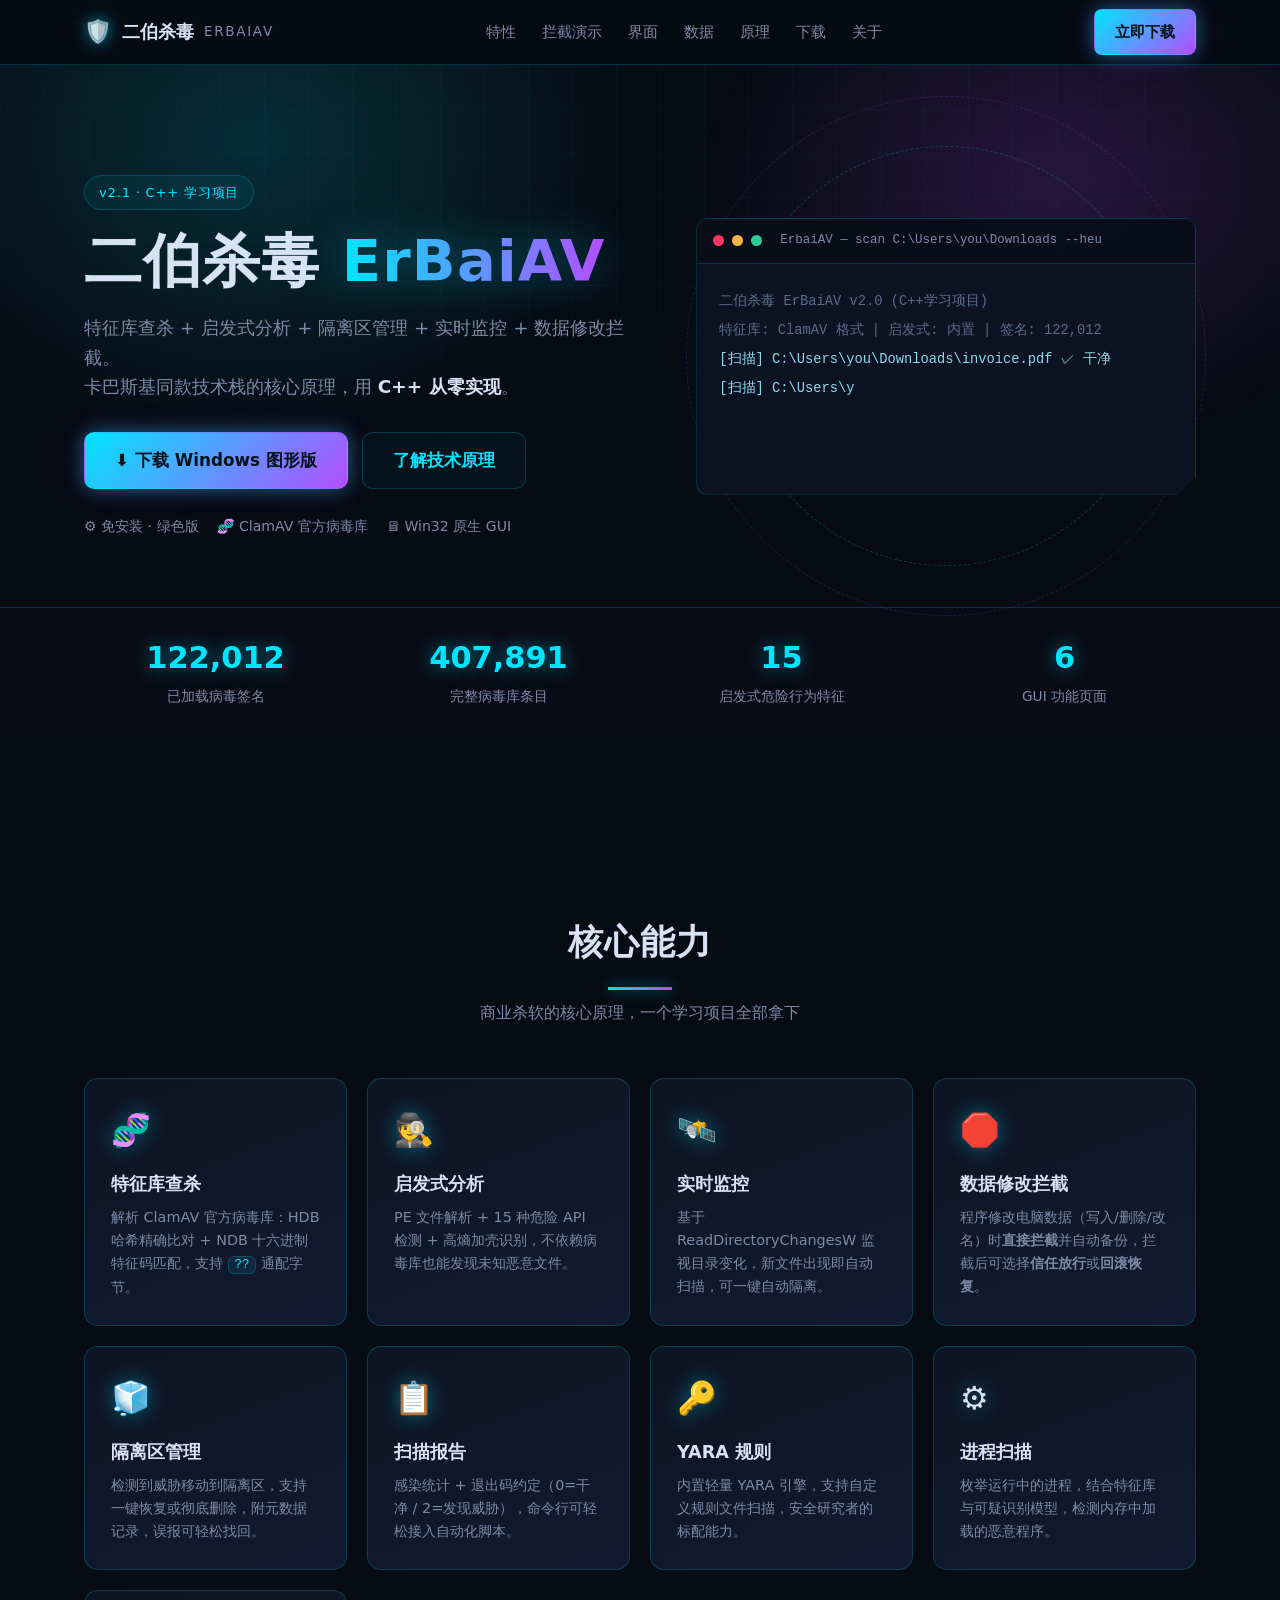
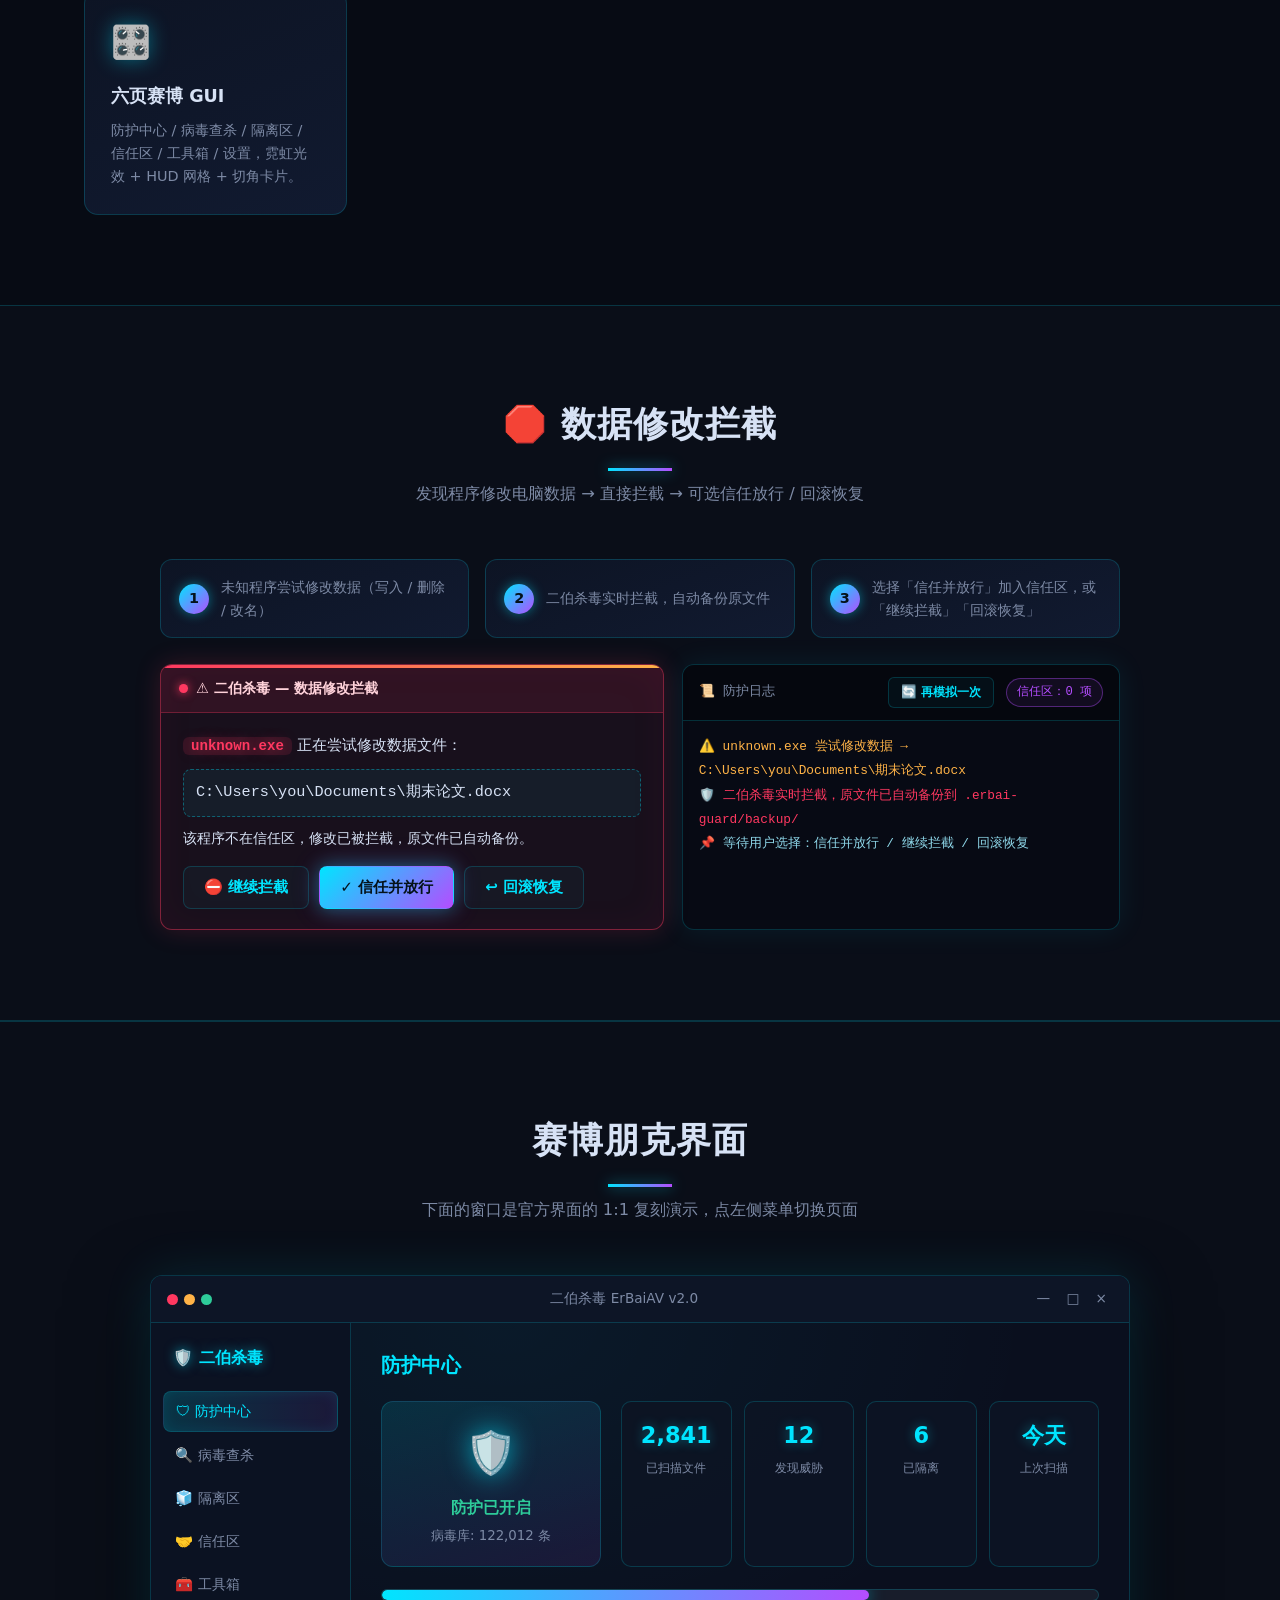
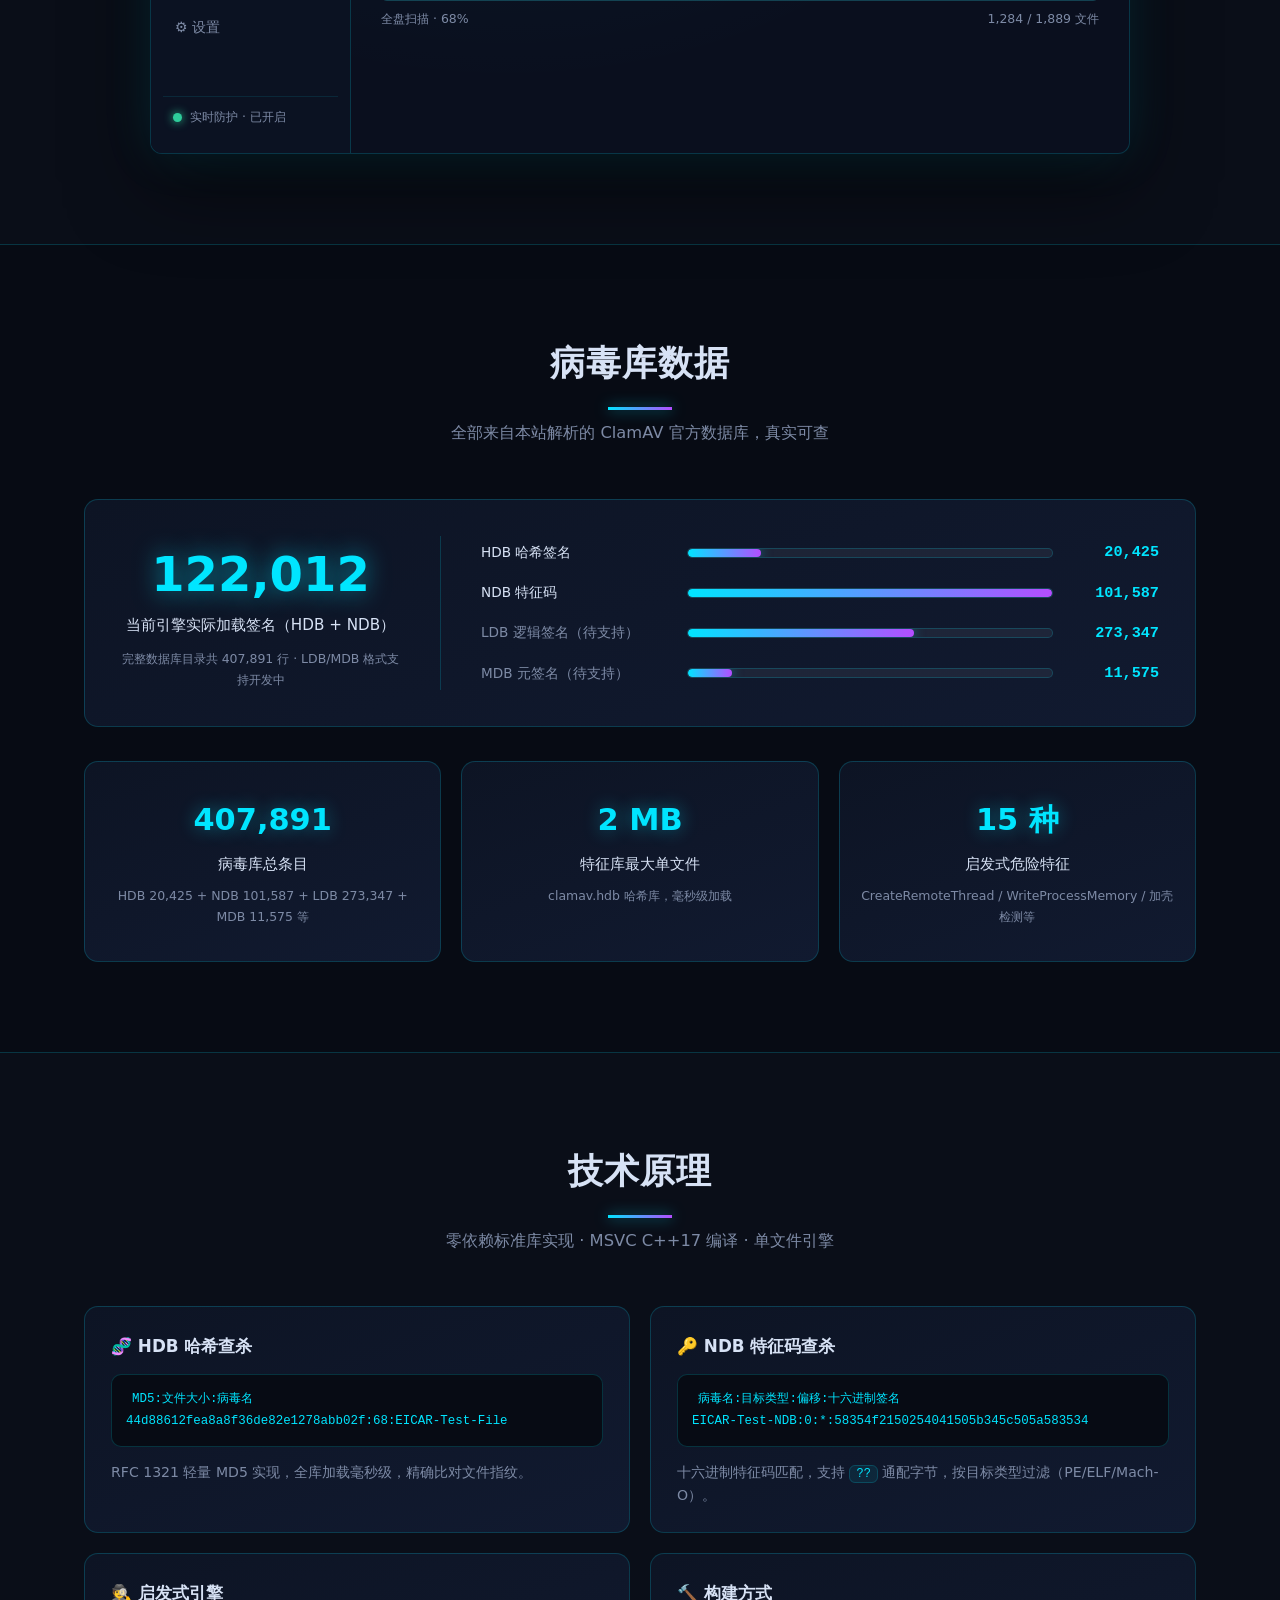
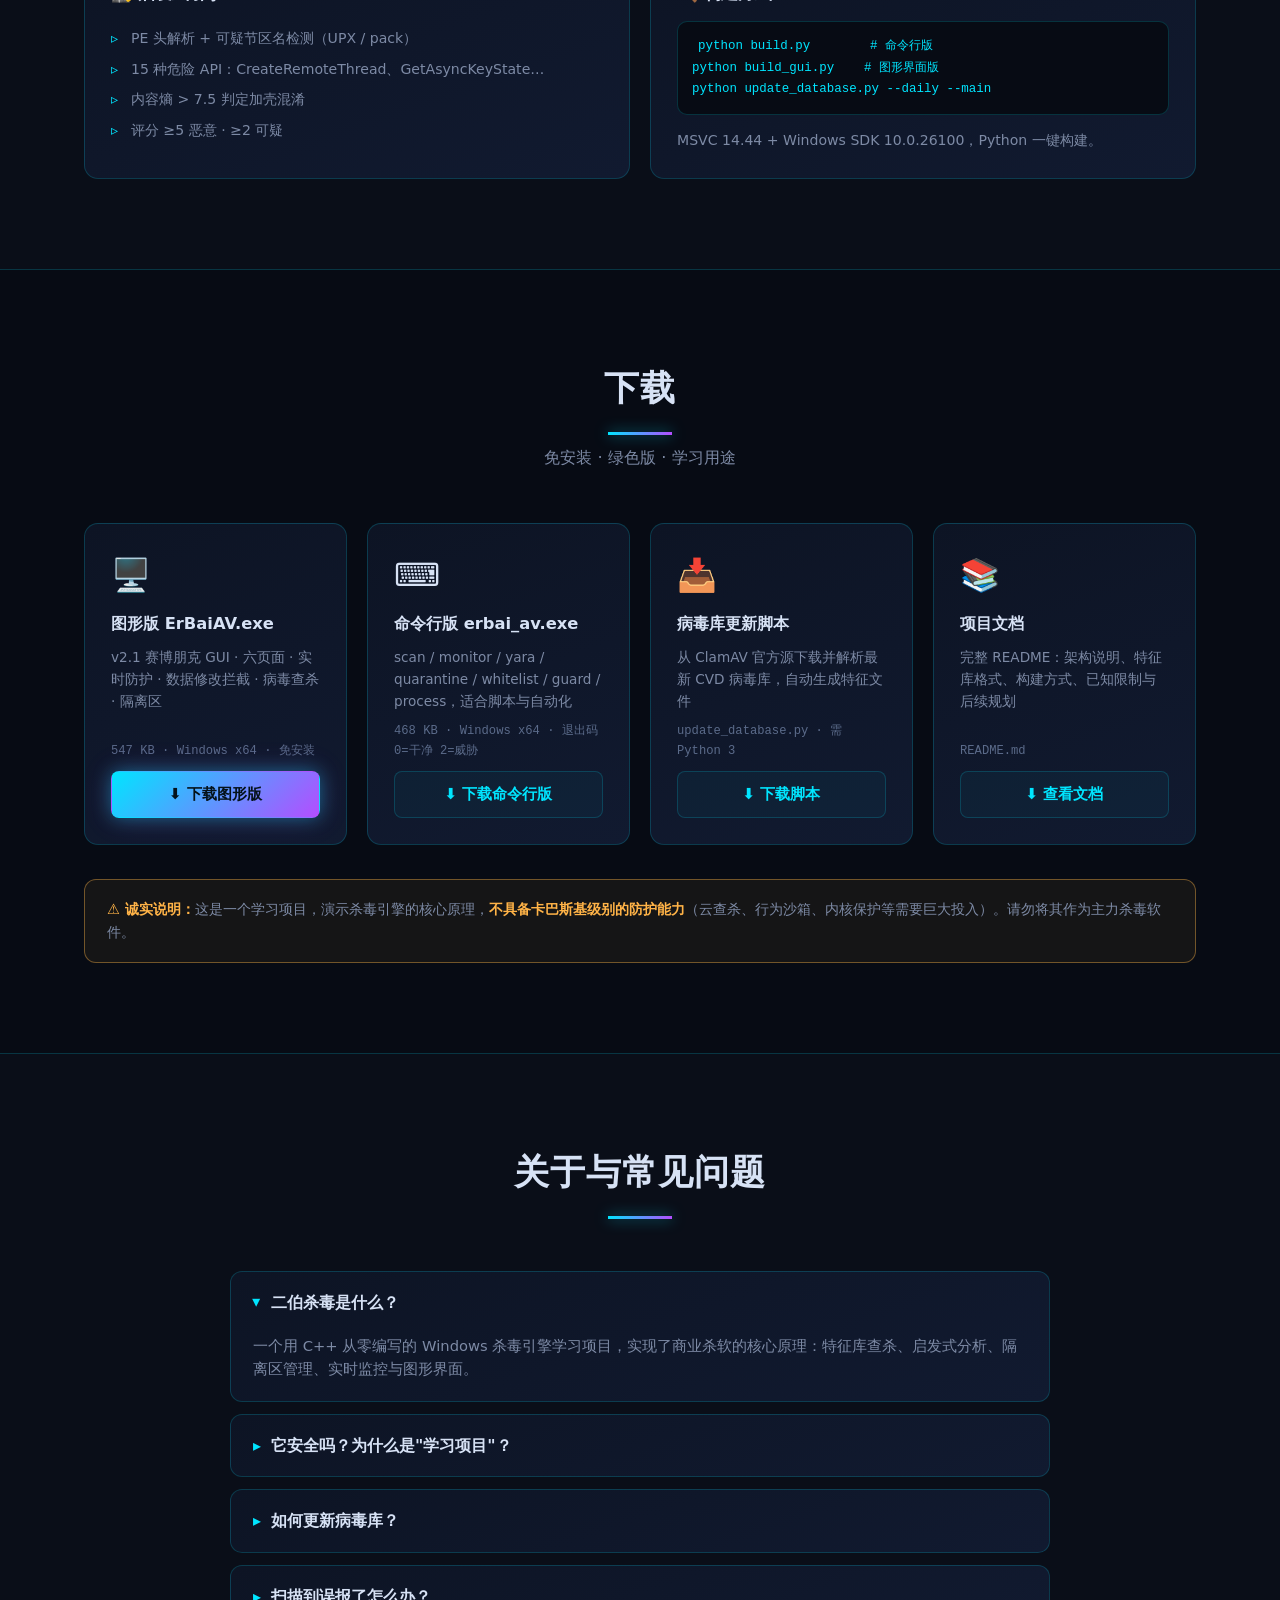
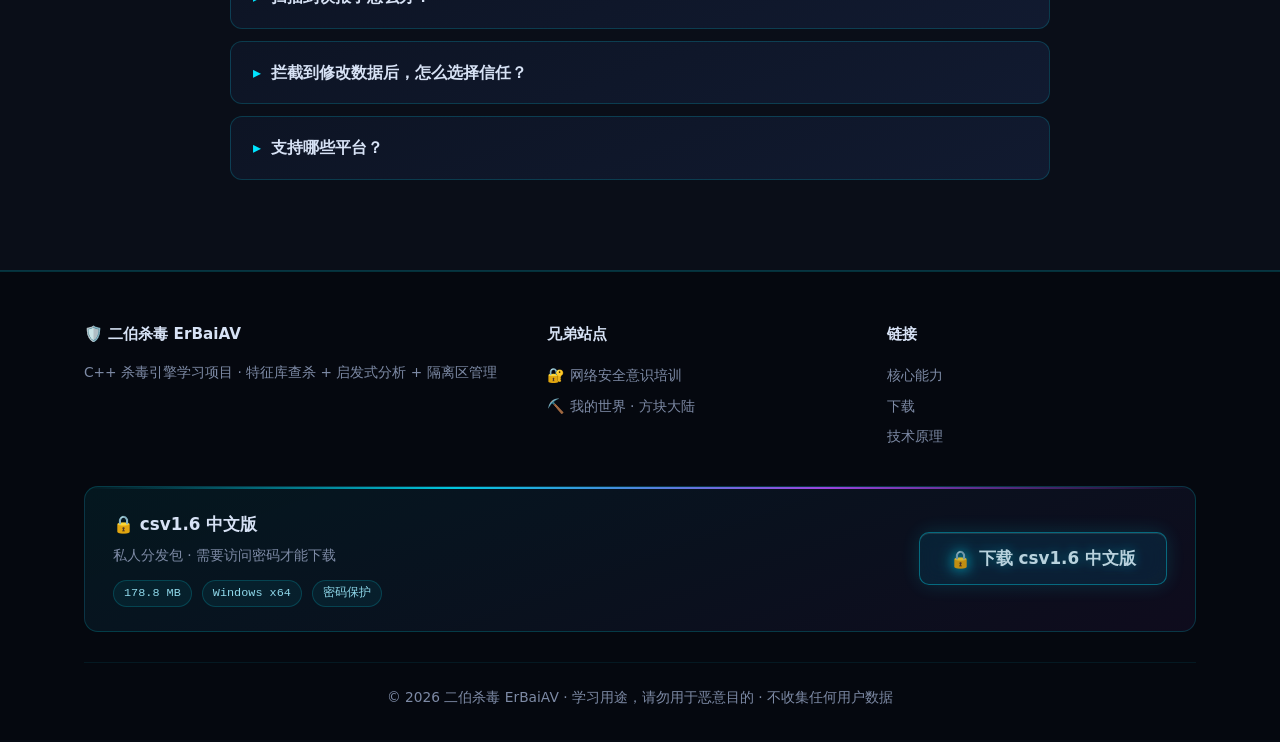
==== commit cb31d283: "v2.2.1 修正下载链接：资产名改为纯 ASCII GitHub Releases 会静默剥离资产名里的非 ASCII 字符，原文件名 csv1.6中文版.exe 被吃掉中文变成 csv1.6.ex" ====
--- a/index.html
+++ b/index.html
@@ -507,7 +507,7 @@
       <div class="vault-file">
         <span class="vault-file-icon">📦</span>
         <span class="vault-file-info">
-          <b>csv1.6中文版.exe</b>
+          <b>csv1.6-CN.exe</b>
           <small>178.8 MB · SHA-256 353eaaca…751a</small>
         </span>
       </div>
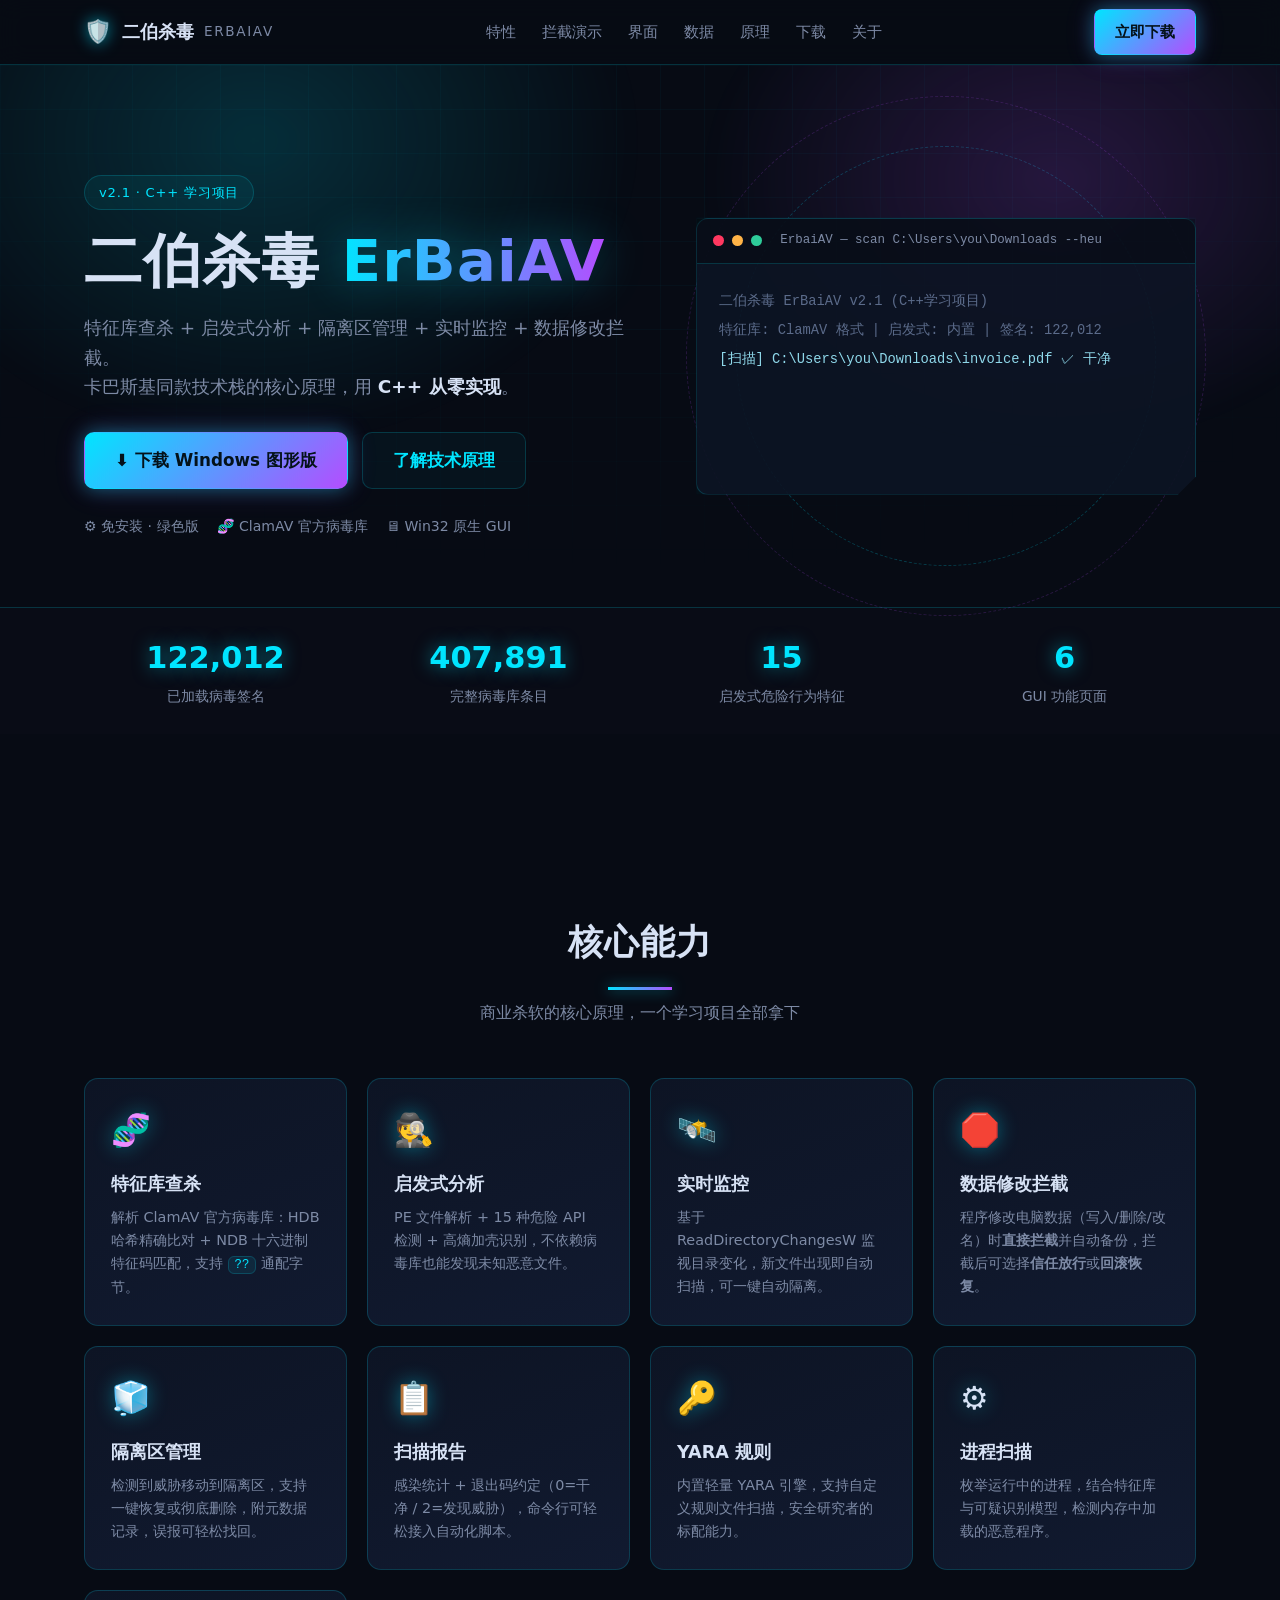
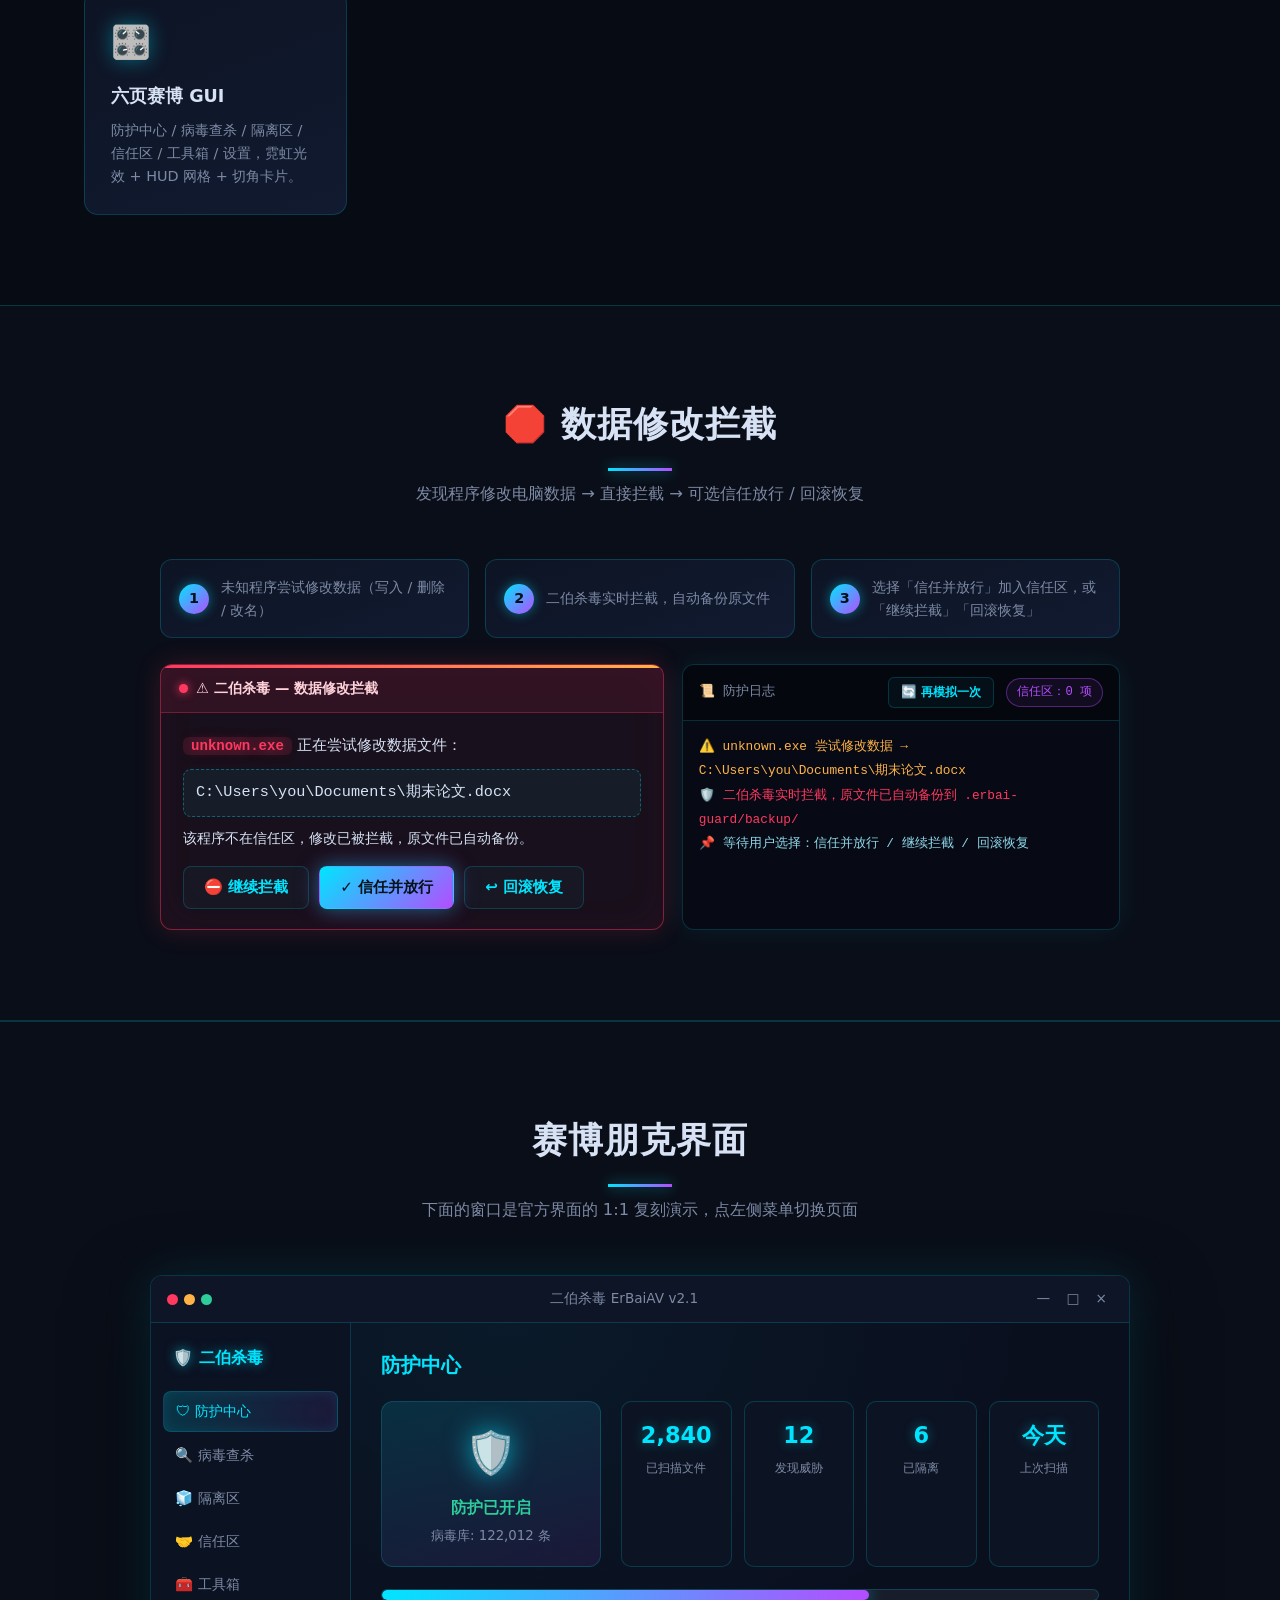
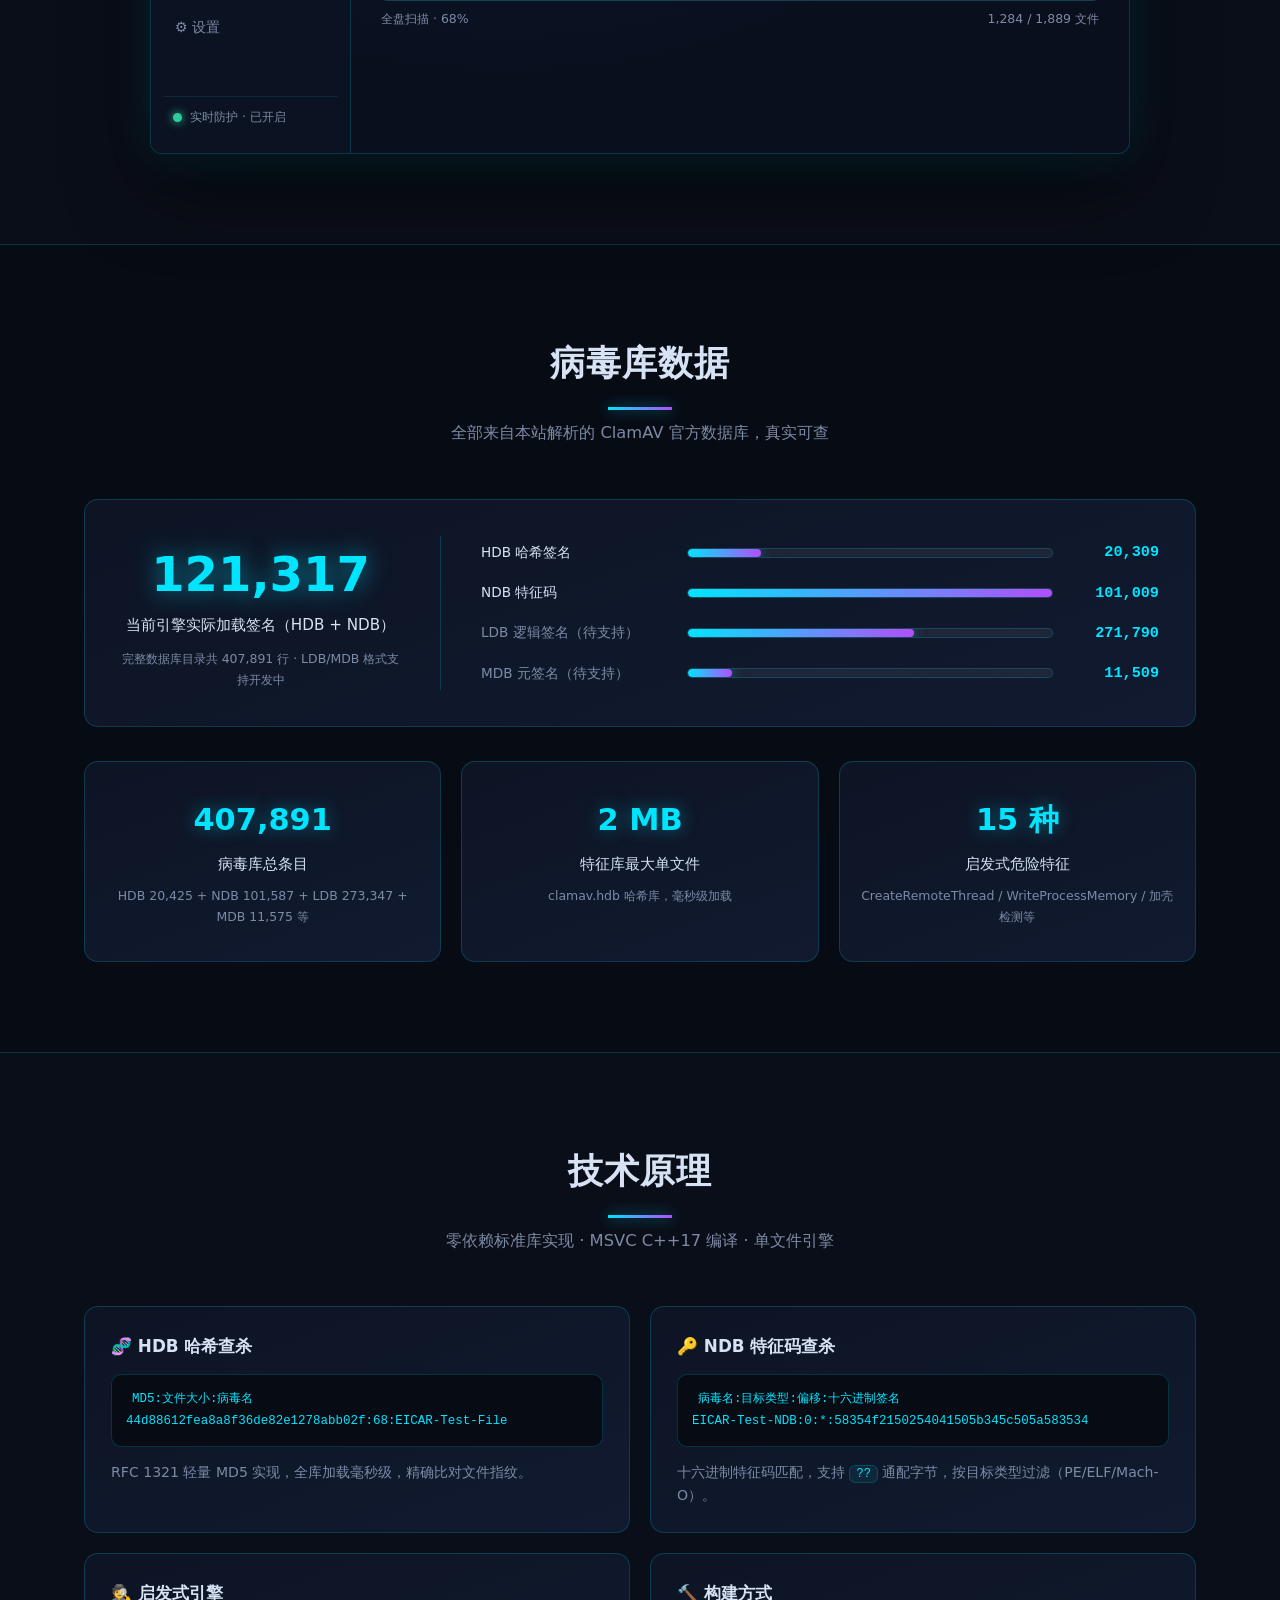
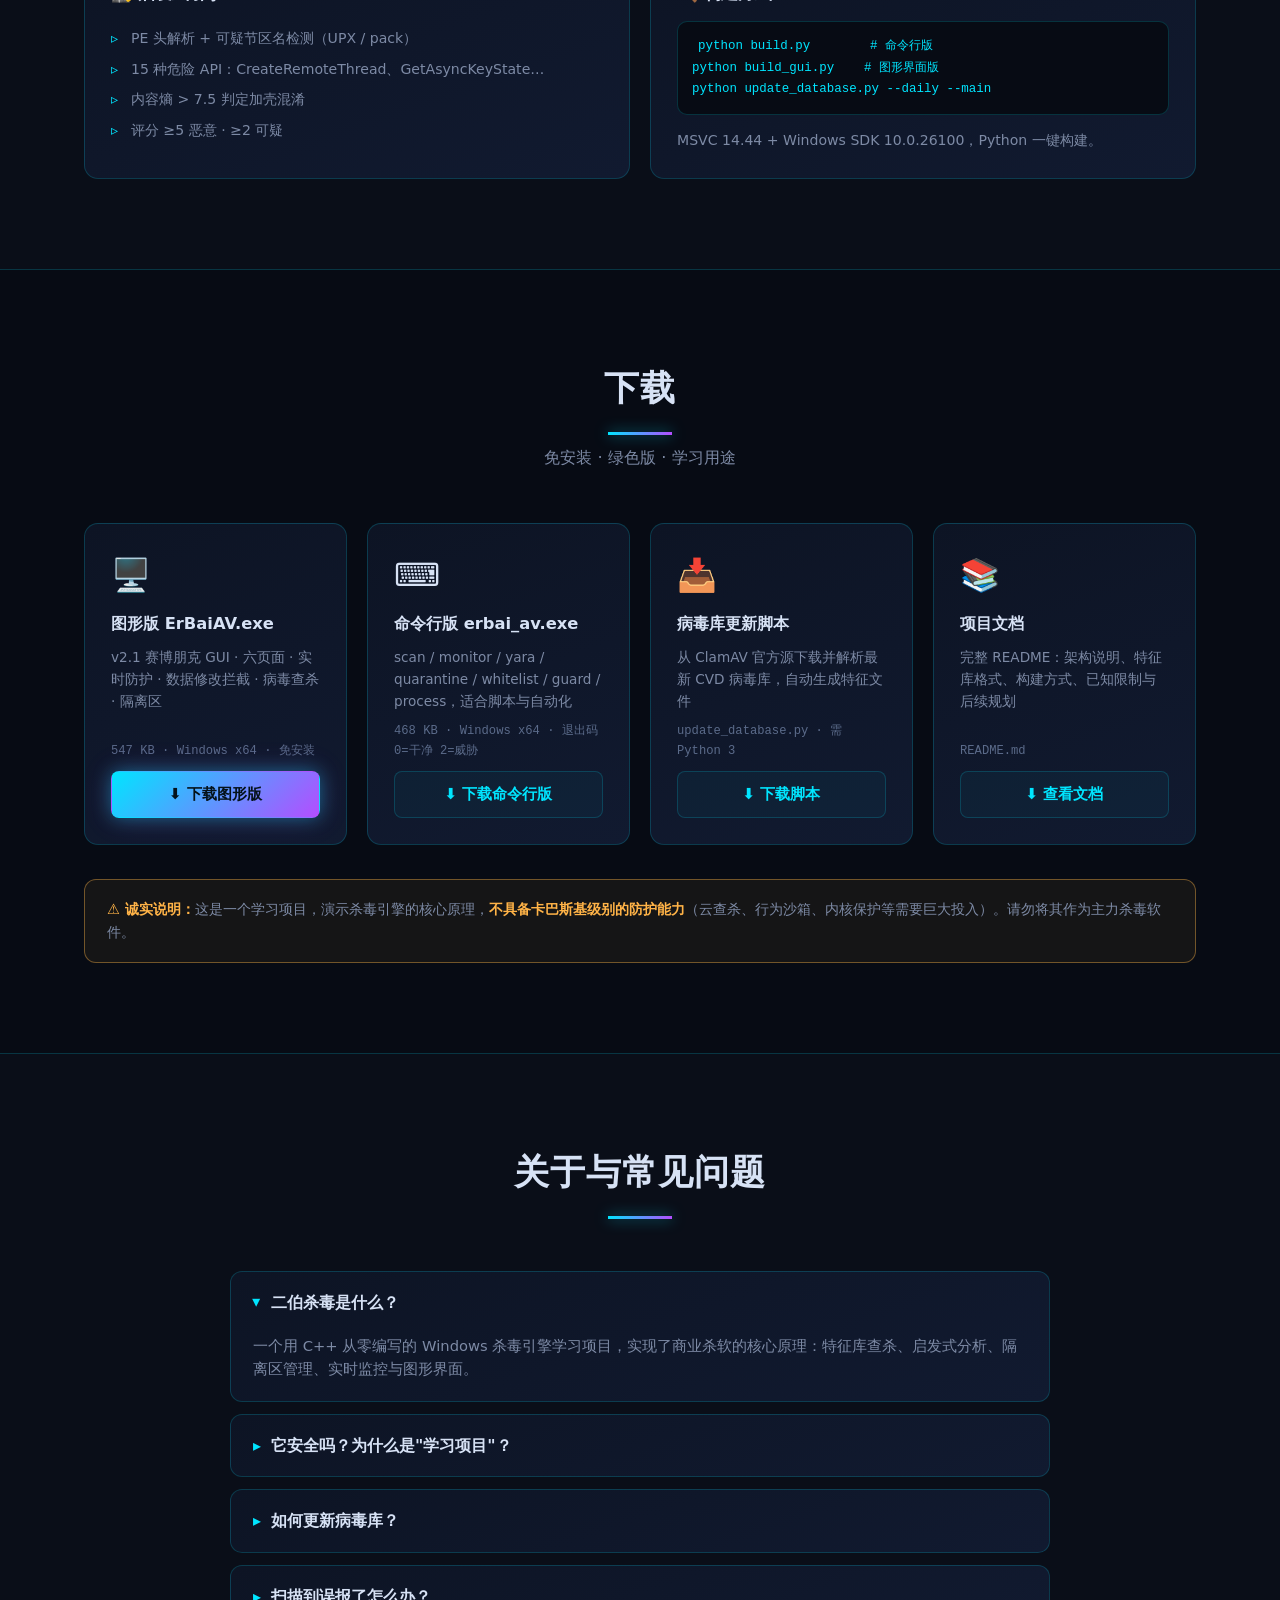
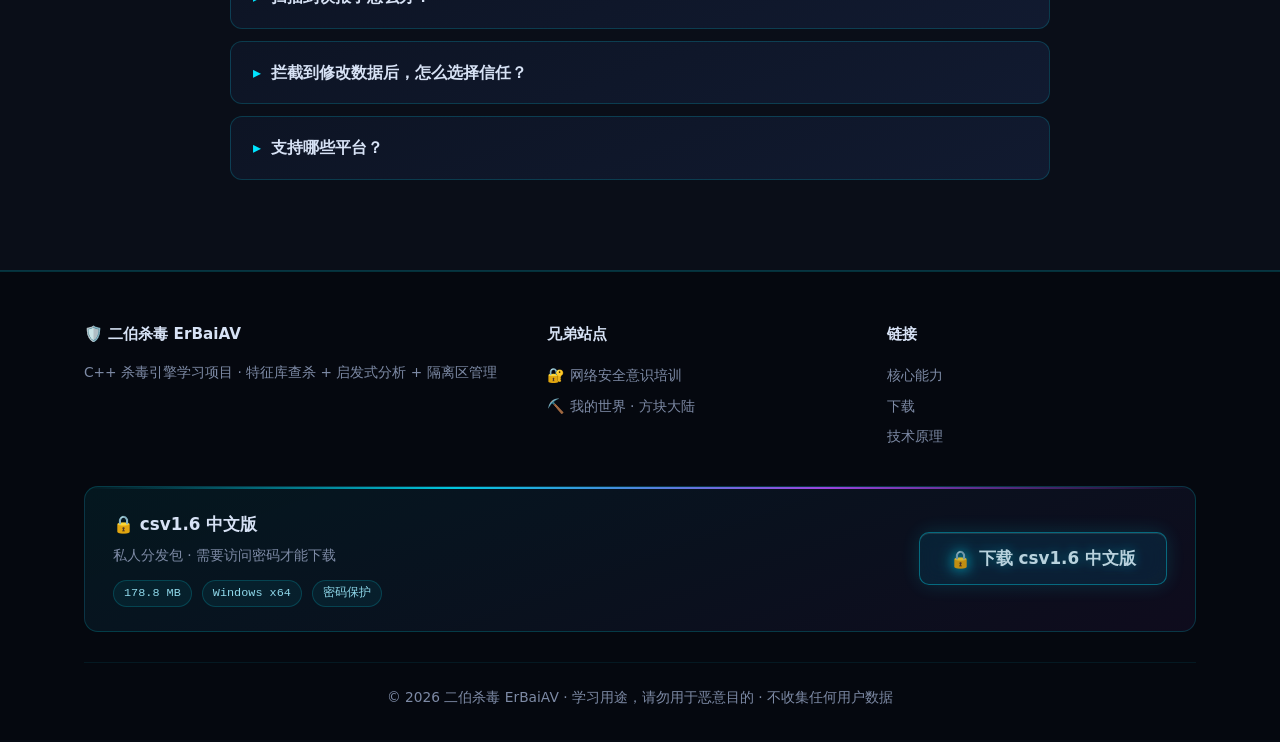
==== commit 0eea49b0: "修正页内两处不一致：版本号与计数初值 - 版本号：命令行示例与 GUI 窗口标题栏仍是 v2.0，与首屏徽标、下载卡片的   v2.1 不一致，统一为 v2.1 - 计数初值：11 个 .count " ====
--- a/index.html
+++ b/index.html
@@ -61,7 +61,7 @@
           <span class="terminal-title">ErbaiAV — scan C:\Users\you\Downloads --heu</span>
         </div>
         <div class="terminal-body">
-          <p class="t-dim">二伯杀毒 ErBaiAV v2.0 (C++学习项目)</p>
+          <p class="t-dim">二伯杀毒 ErBaiAV v2.1 (C++学习项目)</p>
           <p class="t-dim">特征库: ClamAV 格式 | 启发式: 内置 | 签名: 122,012</p>
           <p class="t-cyan">[扫描] C:\Users\you\Downloads\invoice.pdf <span class="t-ok">✓ 干净</span></p>
           <p class="t-cyan">[扫描] C:\Users\you\Downloads\setup.exe <span class="t-warn">⚠ 可疑 (启发式 3/10)</span></p>
@@ -80,9 +80,9 @@
 
   <div class="hero-stats">
     <div class="container stats-strip">
-      <div class="stat"><b class="count" data-target="122012">0</b><span>已加载病毒签名</span></div>
-      <div class="stat"><b class="count" data-target="407891">0</b><span>完整病毒库条目</span></div>
-      <div class="stat"><b class="count" data-target="15">0</b><span>启发式危险行为特征</span></div>
+      <div class="stat"><b class="count" data-target="122012">122,012</b><span>已加载病毒签名</span></div>
+      <div class="stat"><b class="count" data-target="407891">407,891</b><span>完整病毒库条目</span></div>
+      <div class="stat"><b class="count" data-target="15">15</b><span>启发式危险行为特征</span></div>
       <div class="stat"><b>6</b><span>GUI 功能页面</span></div>
     </div>
   </div>
@@ -196,7 +196,7 @@
     <div class="app-window">
       <div class="app-titlebar">
         <div class="app-dots"><span></span><span></span><span></span></div>
-        <span>二伯杀毒 ErBaiAV v2.0</span>
+        <span>二伯杀毒 ErBaiAV v2.1</span>
         <span class="app-titlebar-right">— □ ×</span>
       </div>
       <div class="app-body">
@@ -220,9 +220,9 @@
             <div class="shield-row">
               <div class="shield-badge"><span class="shield-icon">🛡️</span><b>防护已开启</b><small>病毒库: 122,012 条</small></div>
               <div class="mini-cards">
-                <div class="mini-card"><b class="count" data-target="2841">0</b><span>已扫描文件</span></div>
-                <div class="mini-card"><b class="count" data-target="12">0</b><span>发现威胁</span></div>
-                <div class="mini-card"><b class="count" data-target="6">0</b><span>已隔离</span></div>
+                <div class="mini-card"><b class="count" data-target="2841">2,841</b><span>已扫描文件</span></div>
+                <div class="mini-card"><b class="count" data-target="12">12</b><span>发现威胁</span></div>
+                <div class="mini-card"><b class="count" data-target="6">6</b><span>已隔离</span></div>
                 <div class="mini-card"><b>今天</b><span>上次扫描</span></div>
               </div>
             </div>
@@ -305,15 +305,15 @@
     </div>
     <div class="db-panel">
       <div class="db-total">
-        <b class="count" data-target="122012">0</b>
+        <b class="count" data-target="122012">122,012</b>
         <span>当前引擎实际加载签名（HDB + NDB）</span>
         <small>完整数据库目录共 407,891 行 · LDB/MDB 格式支持开发中</small>
       </div>
       <div class="db-bars">
-        <div class="db-row"><span class="db-name">HDB 哈希签名</span><div class="db-bar"><i style="width:20%"></i></div><b class="count" data-target="20425">0</b></div>
-        <div class="db-row"><span class="db-name">NDB 特征码</span><div class="db-bar"><i style="width:100%"></i></div><b class="count" data-target="101587">0</b></div>
-        <div class="db-row dim"><span class="db-name">LDB 逻辑签名（待支持）</span><div class="db-bar"><i style="width:62%"></i></div><b class="count" data-target="273347">0</b></div>
-        <div class="db-row dim"><span class="db-name">MDB 元签名（待支持）</span><div class="db-bar"><i style="width:12%"></i></div><b class="count" data-target="11575">0</b></div>
+        <div class="db-row"><span class="db-name">HDB 哈希签名</span><div class="db-bar"><i style="width:20%"></i></div><b class="count" data-target="20425">20,425</b></div>
+        <div class="db-row"><span class="db-name">NDB 特征码</span><div class="db-bar"><i style="width:100%"></i></div><b class="count" data-target="101587">101,587</b></div>
+        <div class="db-row dim"><span class="db-name">LDB 逻辑签名（待支持）</span><div class="db-bar"><i style="width:62%"></i></div><b class="count" data-target="273347">273,347</b></div>
+        <div class="db-row dim"><span class="db-name">MDB 元签名（待支持）</span><div class="db-bar"><i style="width:12%"></i></div><b class="count" data-target="11575">11,575</b></div>
       </div>
     </div>
 
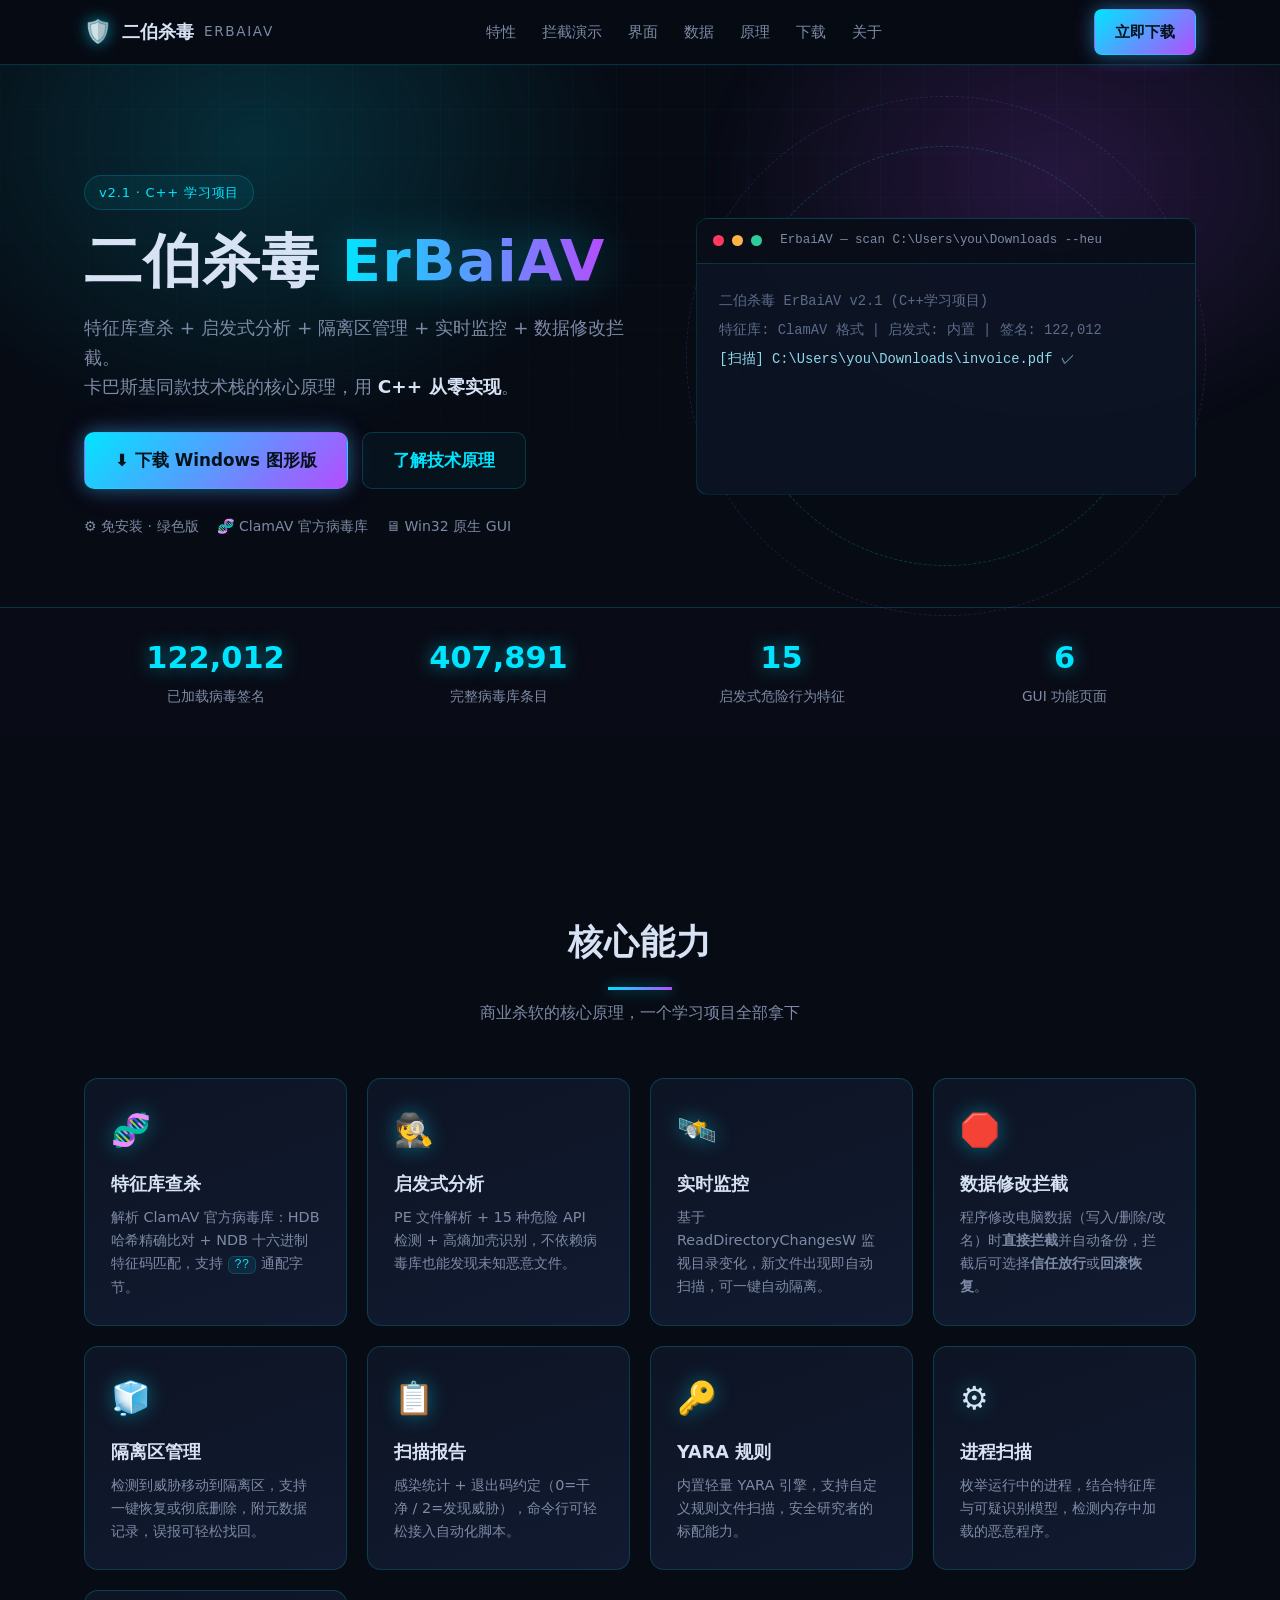
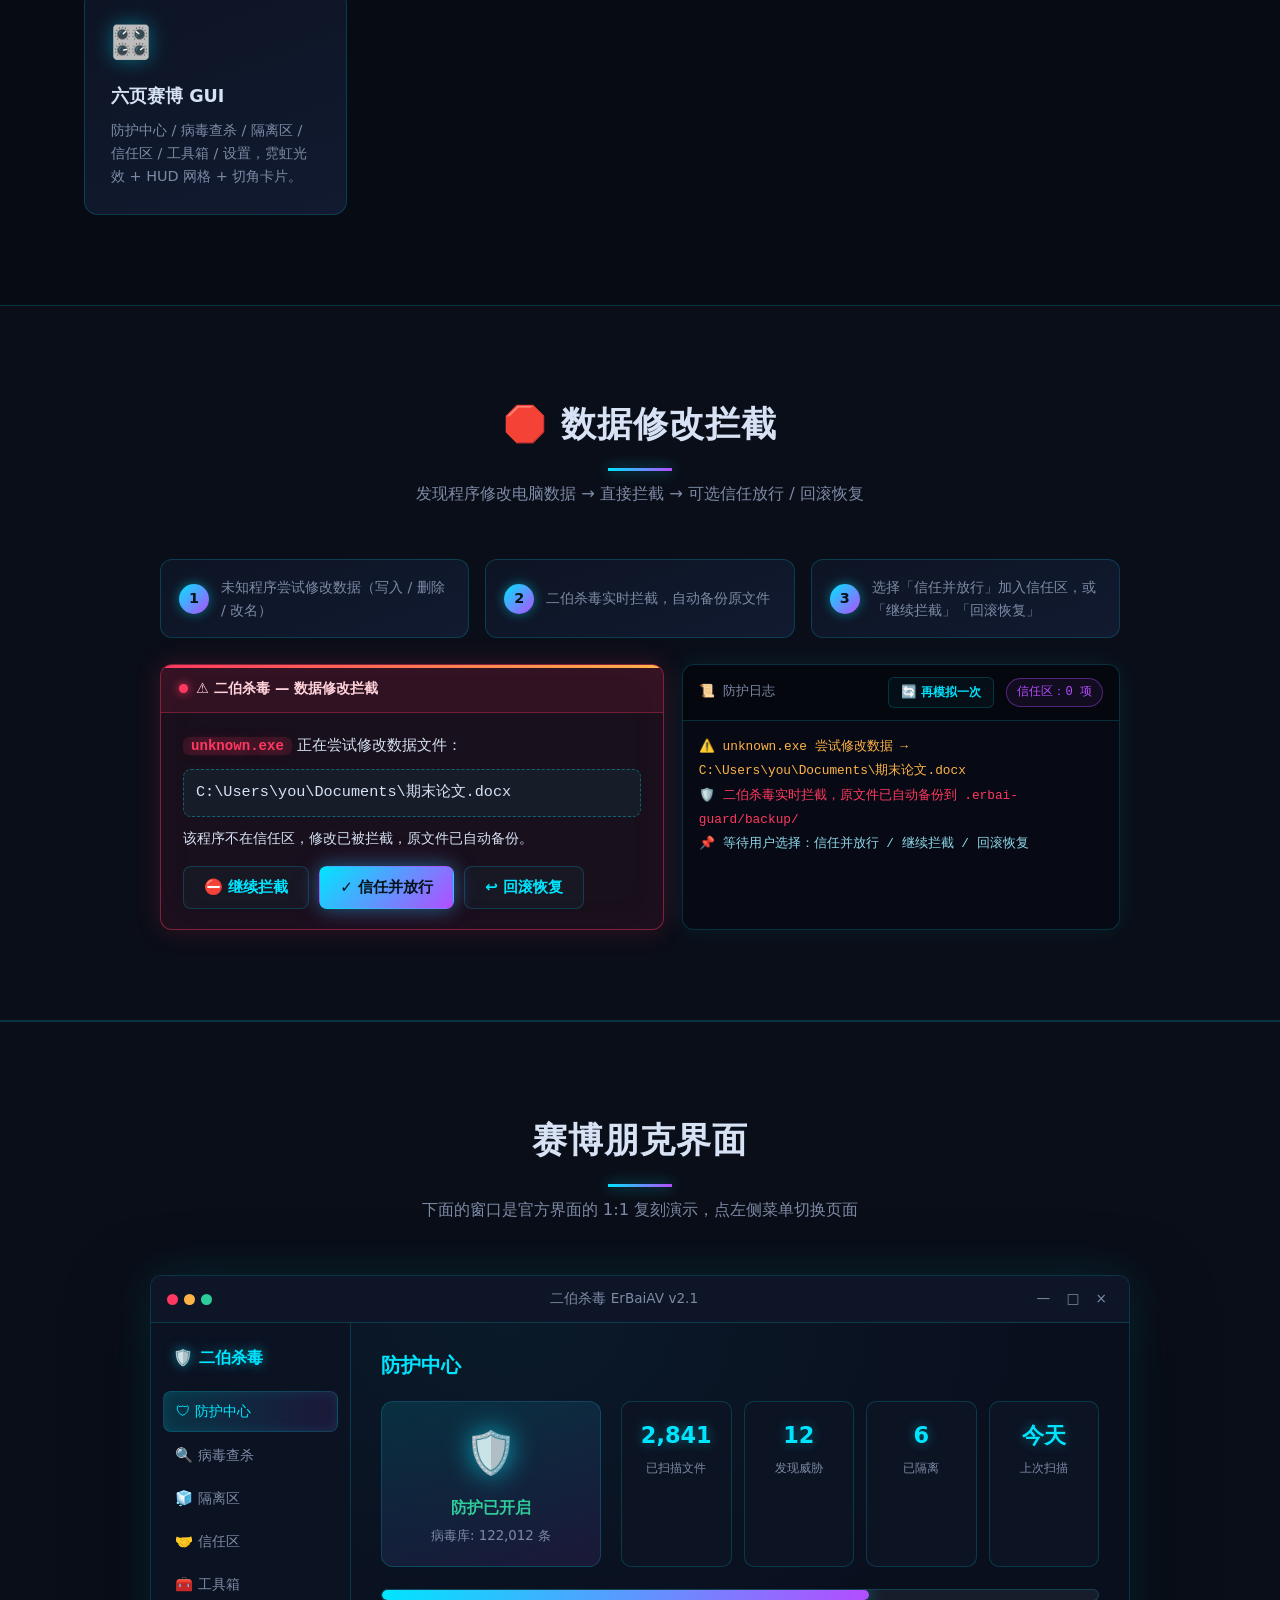
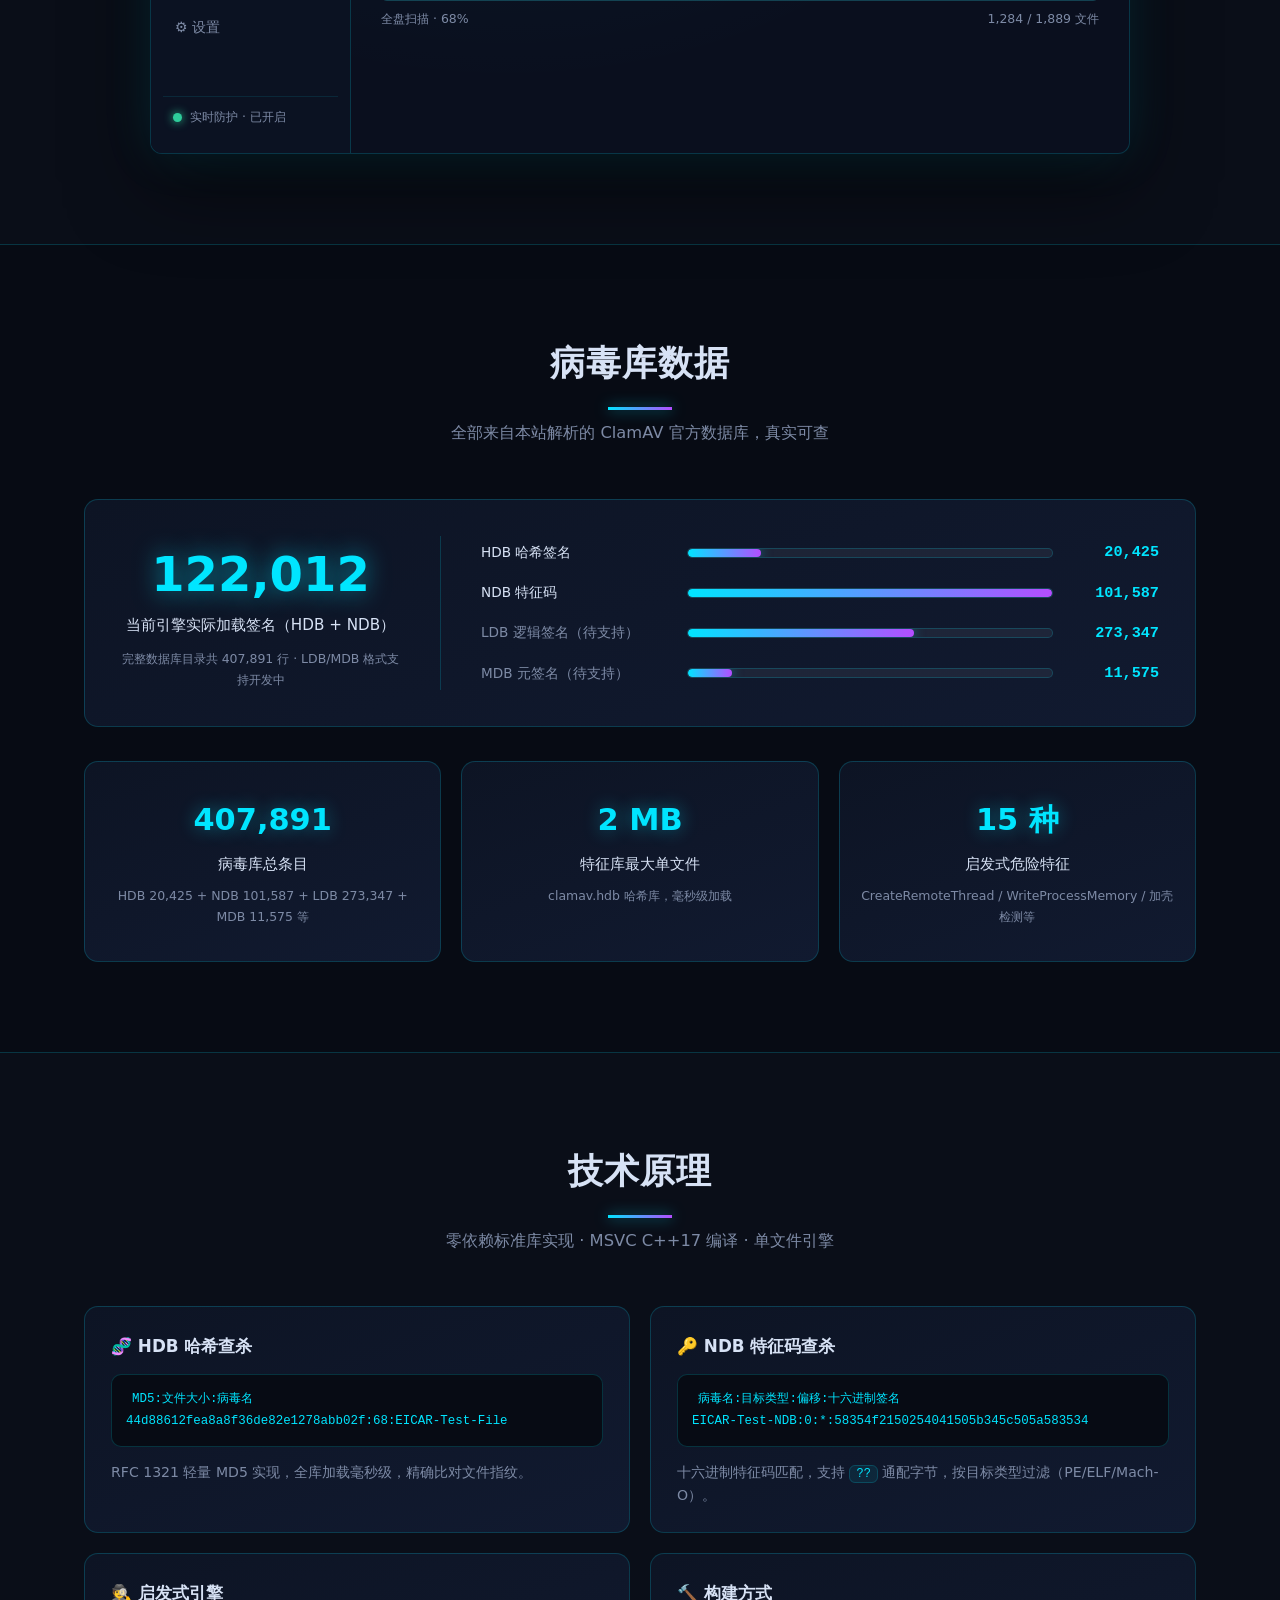
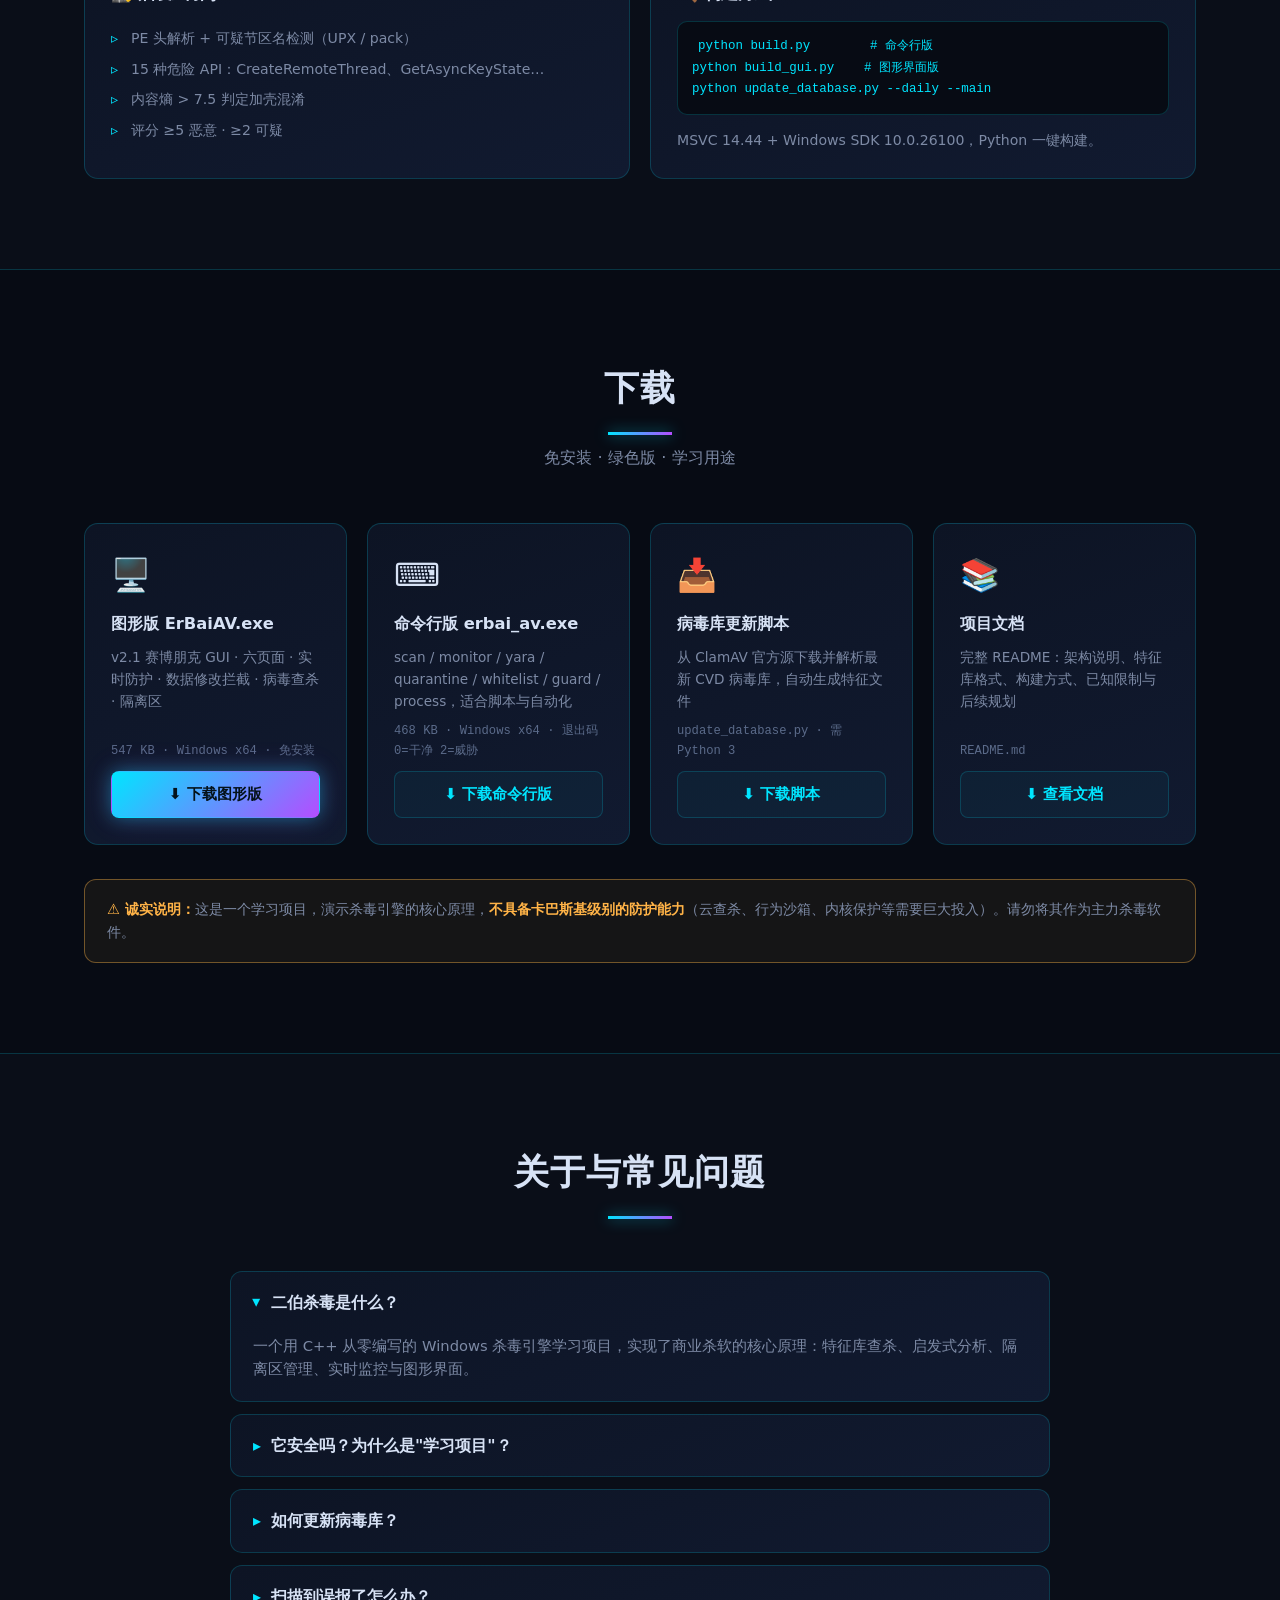
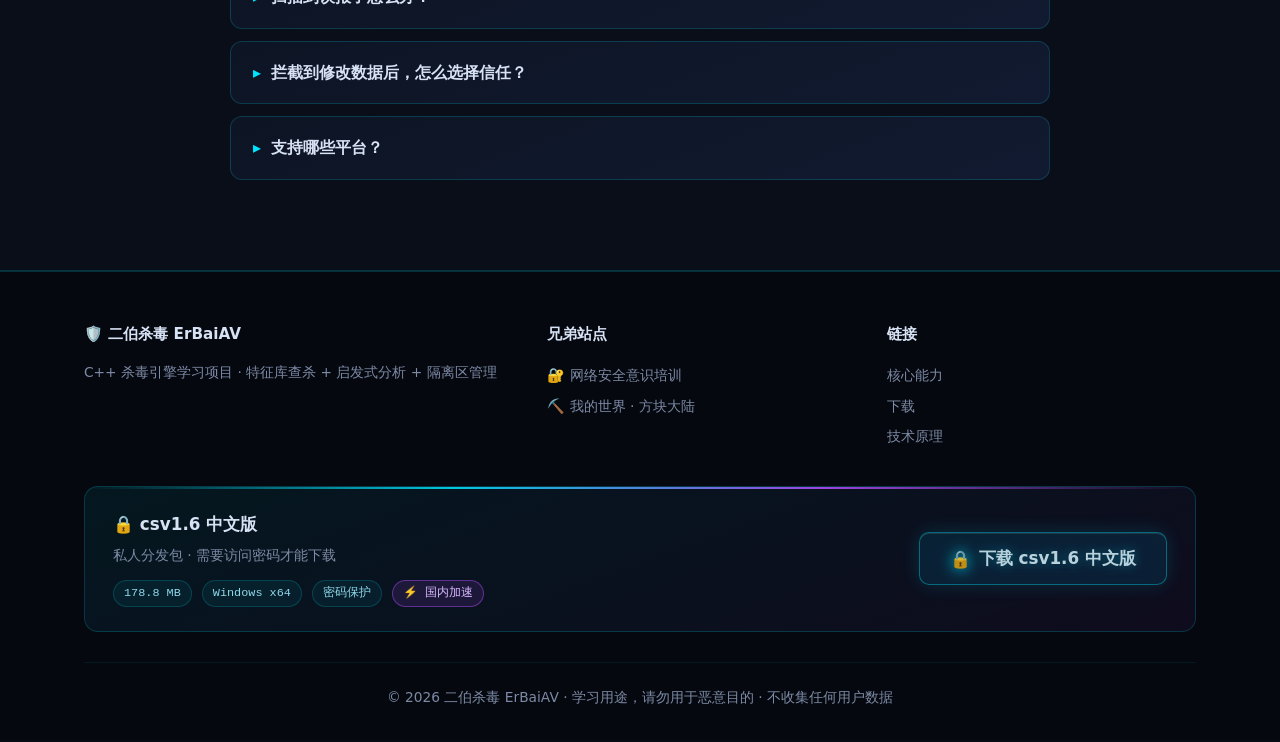
==== commit 07f2502f: "提速下载：接入国内加速通道，失败自动降级 实测国内直连 GitHub Releases 只有 29-67 KB/s，187 MB 要下约 60 分钟； 经 gh-proxy.com 中转稳定在 2.7" ====
--- a/index.html
+++ b/index.html
@@ -484,6 +484,7 @@
           <span>178.8 MB</span>
           <span>Windows x64</span>
           <span>密码保护</span>
+          <span class="vault-meta-fast">⚡ 国内加速</span>
         </div>
       </div>
       <button type="button" class="btn btn-glass btn-lg" id="vaultBtn">
@@ -522,6 +523,9 @@
         <button type="button" class="btn btn-primary" id="vaultSubmit">验证并下载</button>
         <button type="button" class="btn btn-ghost" id="vaultCancel">取消</button>
       </div>
+      <p class="vault-alt" id="vaultAlt" hidden>
+        加速通道打不开？<a href="#" id="vaultAltLink">改用 GitHub 原站</a>（较慢，约 1 小时）
+      </p>
       <p class="vault-hint">密码由站主私下分发 · 连续输错 5 次将锁定 30 秒</p>
     </div>
   </div>
--- a/css/style.css
+++ b/css/style.css
@@ -381,6 +381,9 @@
   border:1px solid var(--line);background:rgba(0,229,255,.06);
   padding:3px 10px;border-radius:20px;
 }
+.vault-meta .vault-meta-fast{
+  color:#d9b8ff;border-color:rgba(180,77,255,.45);background:rgba(180,77,255,.12);
+}
 
 /* 半透明毛玻璃按钮 */
 .btn-glass{
@@ -483,6 +486,16 @@
 .vault-actions{display:flex;gap:10px;margin-top:8px}
 .vault-actions .btn{flex:1;justify-content:center}
 .vault-actions .btn:disabled{opacity:.45;cursor:not-allowed;transform:none}
+.vault-alt{
+  margin-top:12px;text-align:center;
+  font-size:.78rem;color:#4a5878;line-height:1.7;
+}
+.vault-alt[hidden]{display:none}
+.vault-alt a{
+  color:#8fd8ea;text-decoration:underline;text-underline-offset:2px;
+  text-decoration-color:rgba(143,216,234,.4);
+}
+.vault-alt a:hover{color:var(--cyan);text-decoration-color:var(--cyan)}
 .vault-hint{margin-top:14px;color:#4a5878;font-size:.76rem;text-align:center;line-height:1.7}
 .vault-body-lock{overflow:hidden}
 
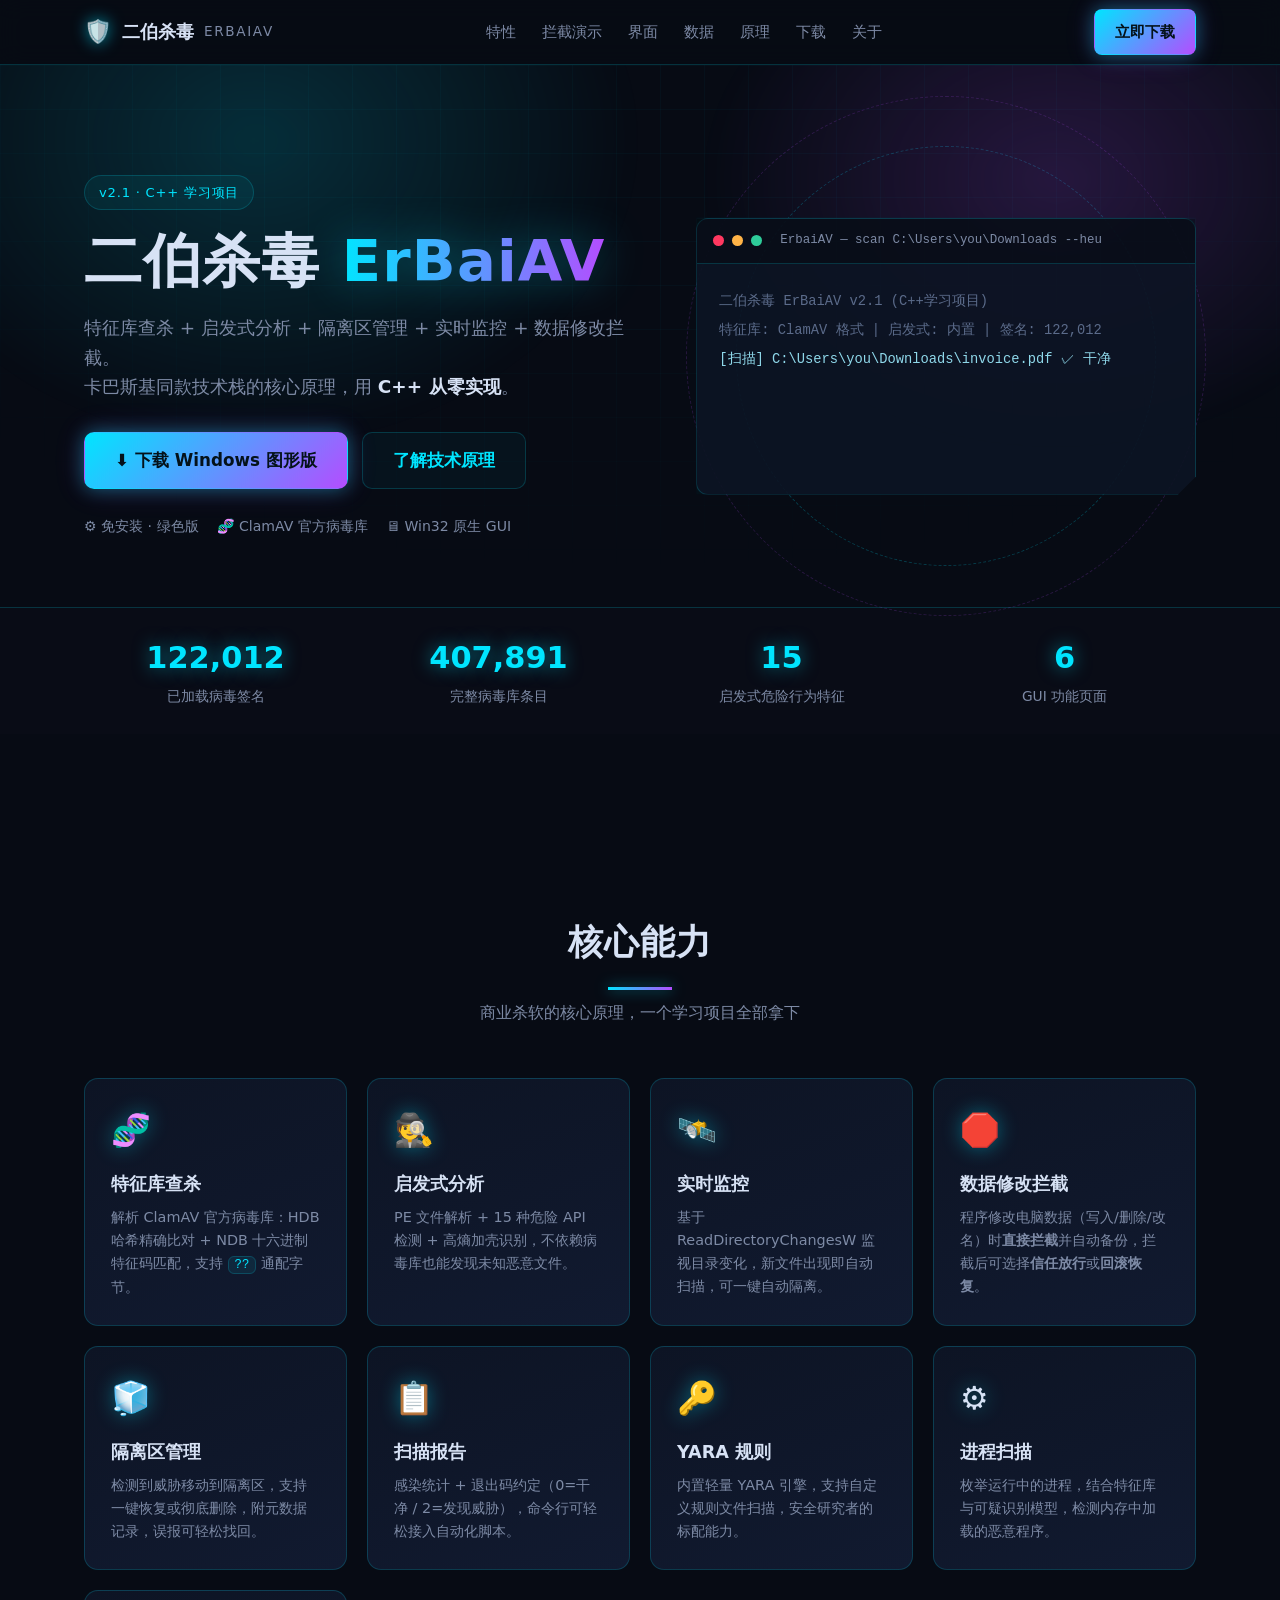
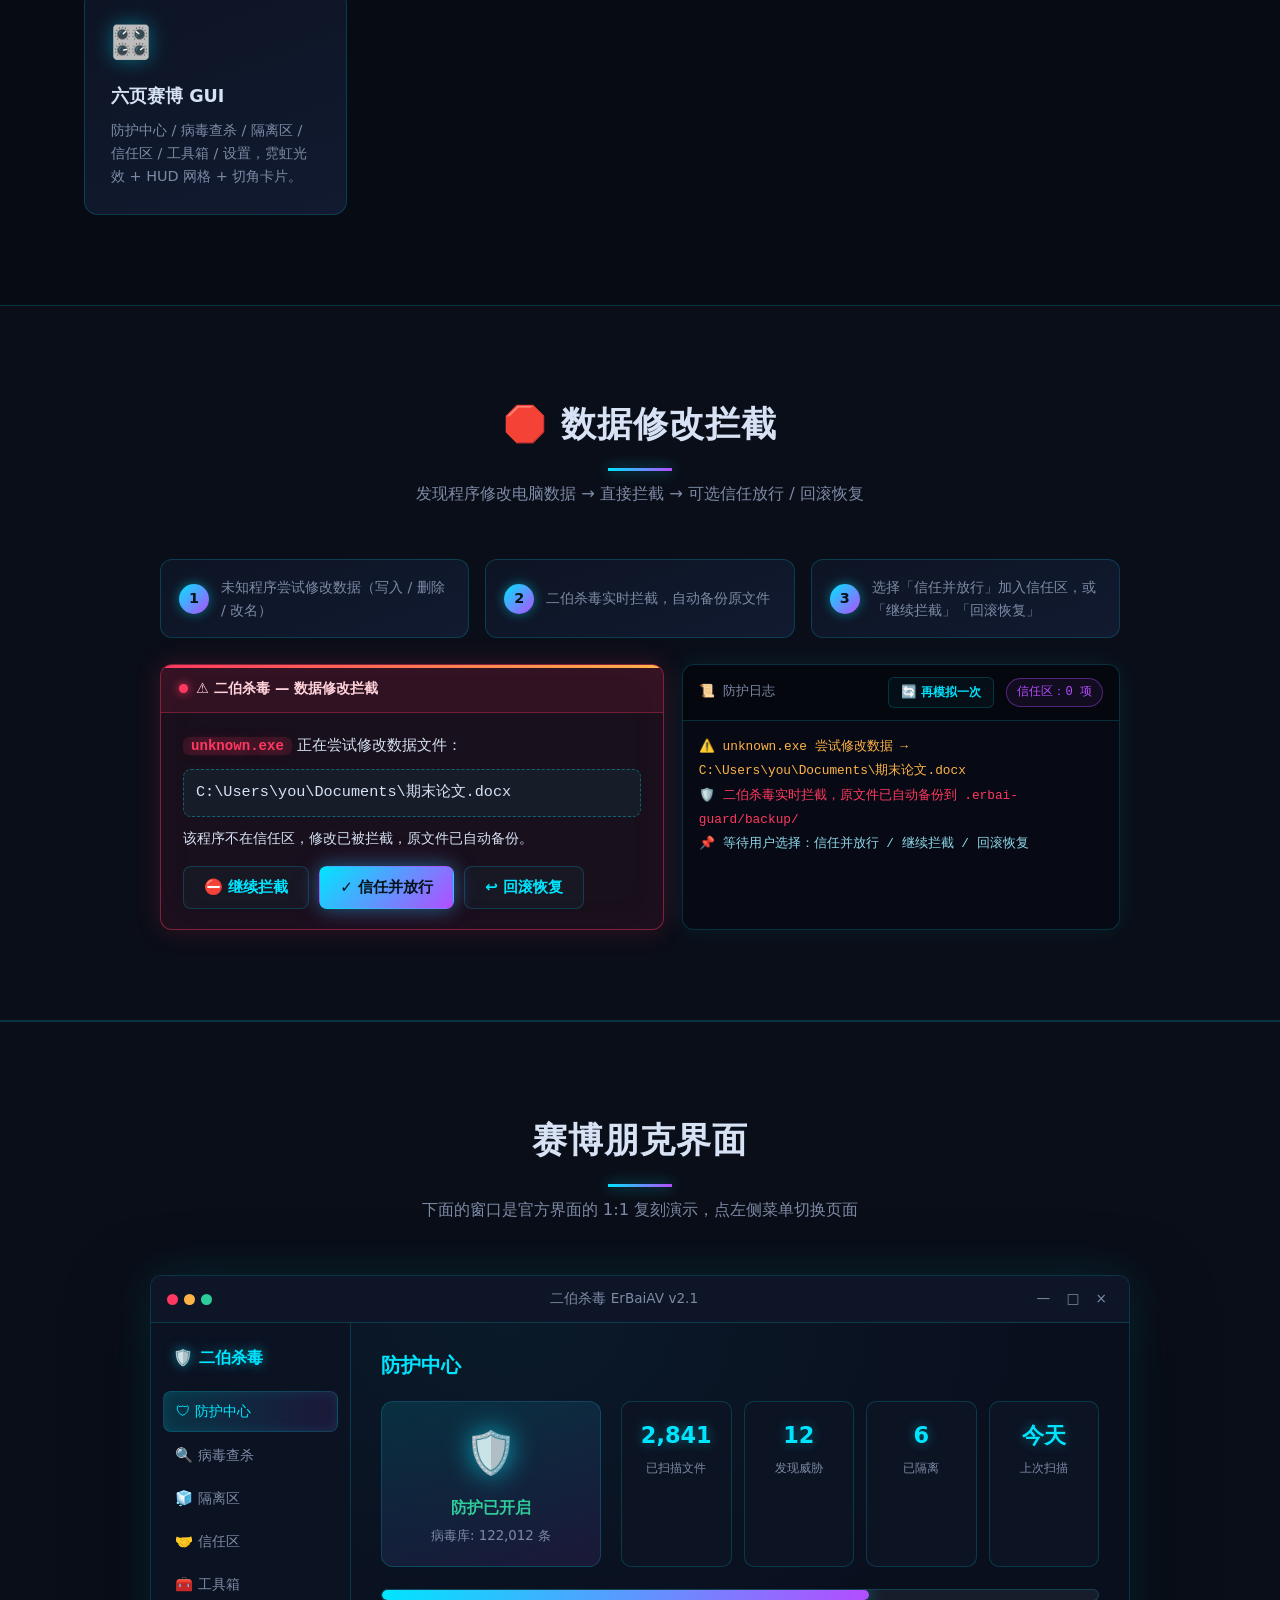
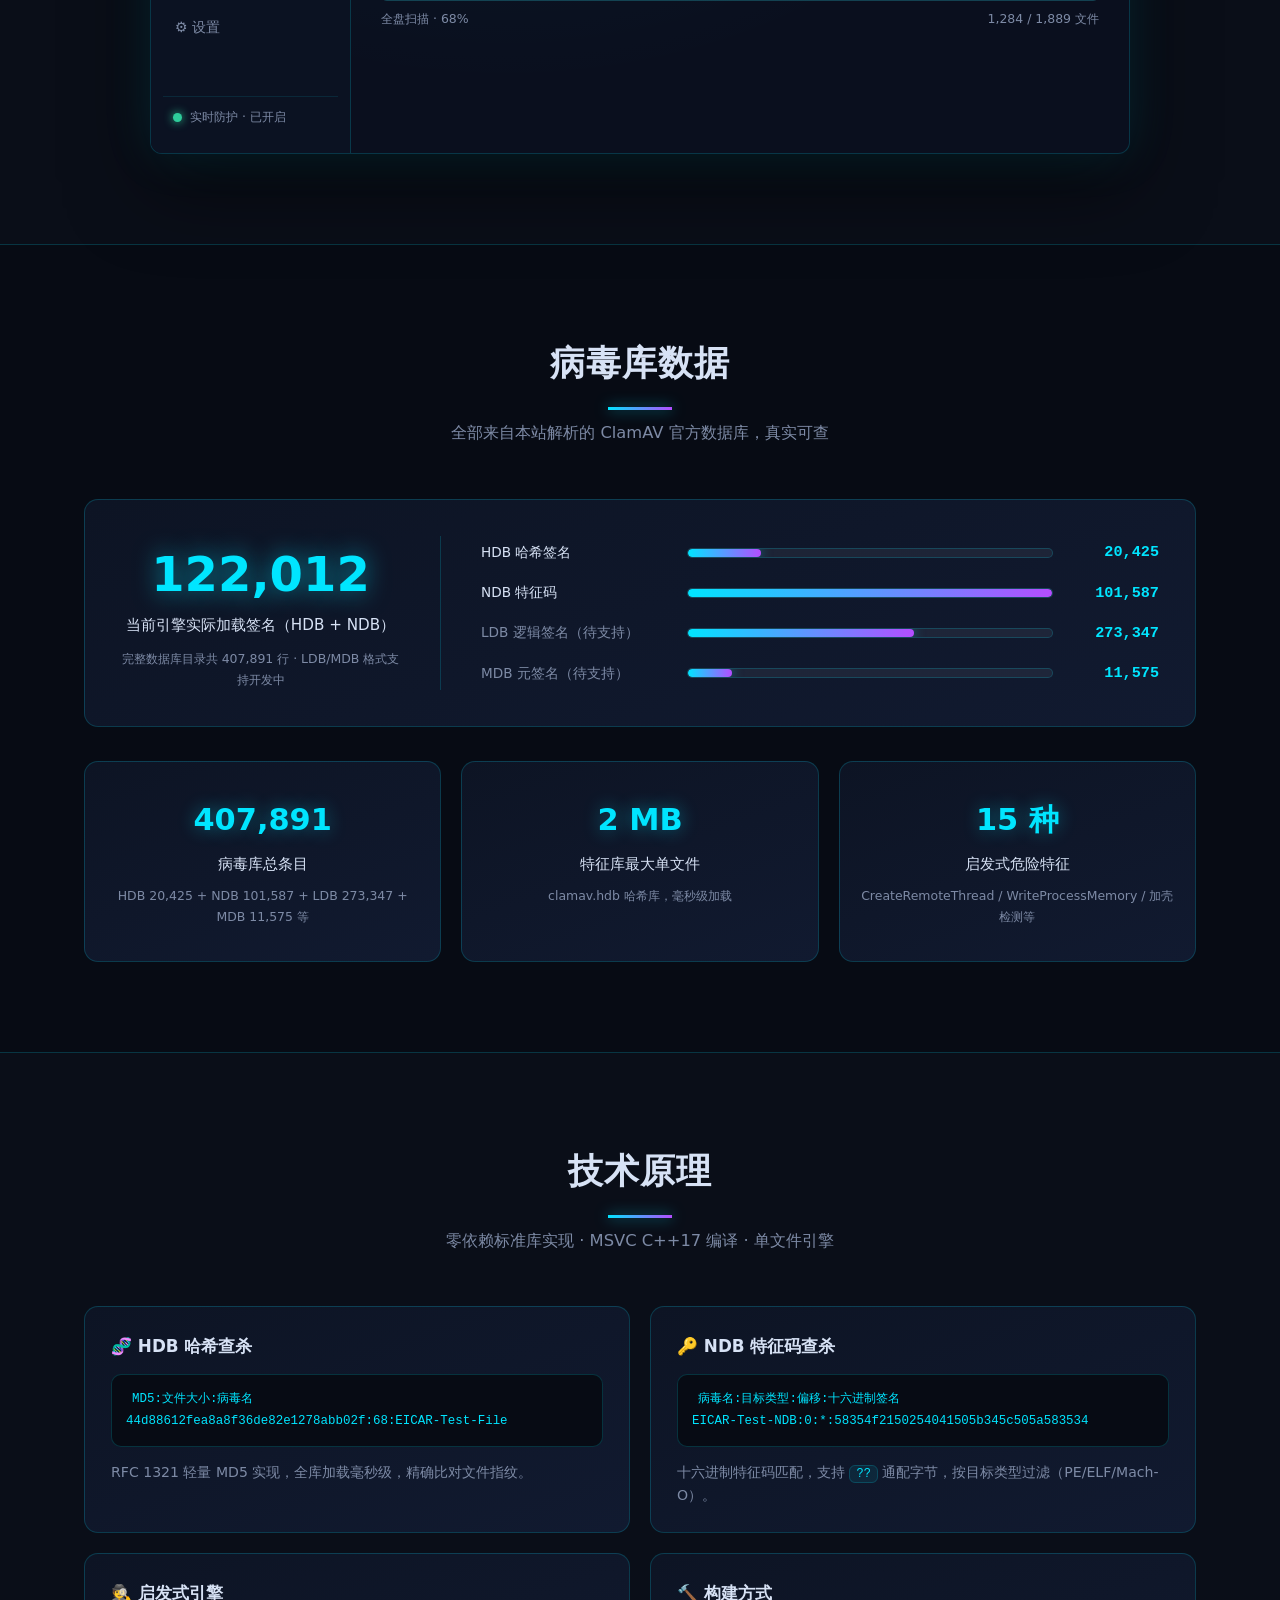
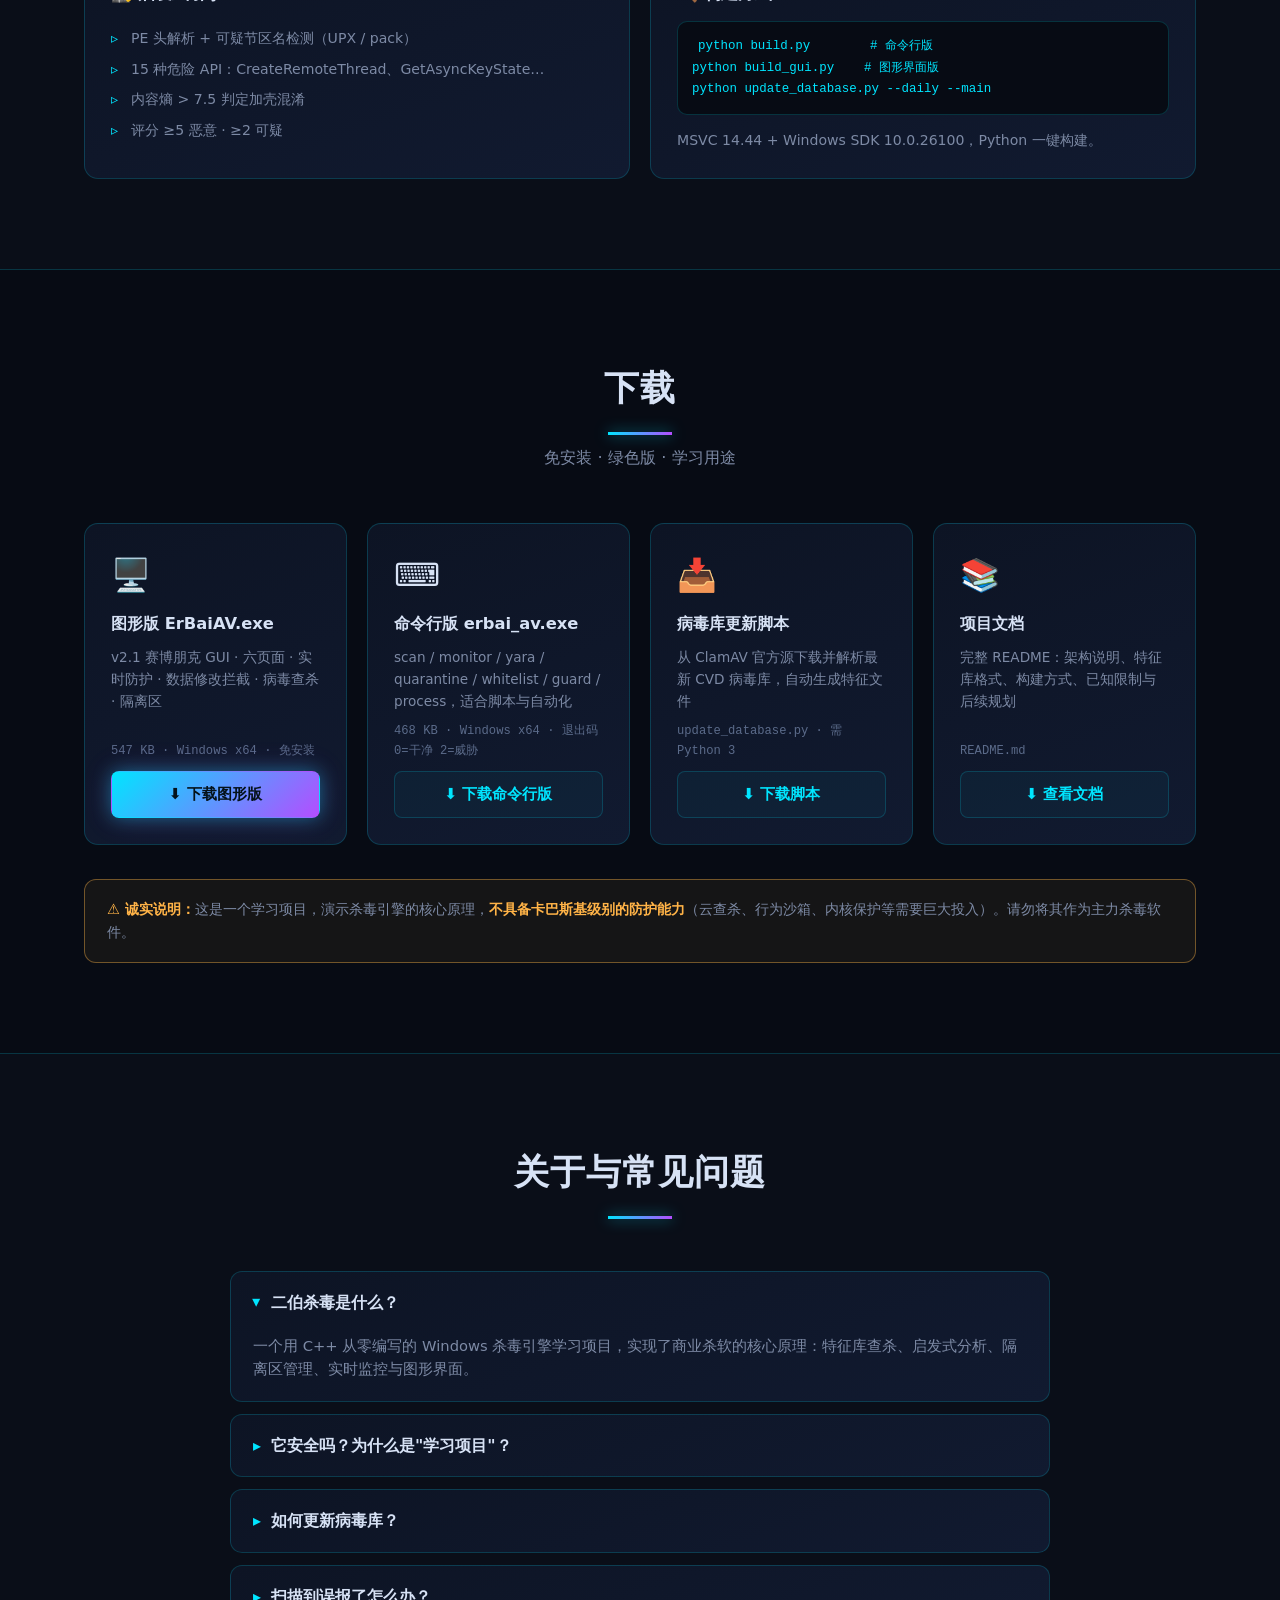
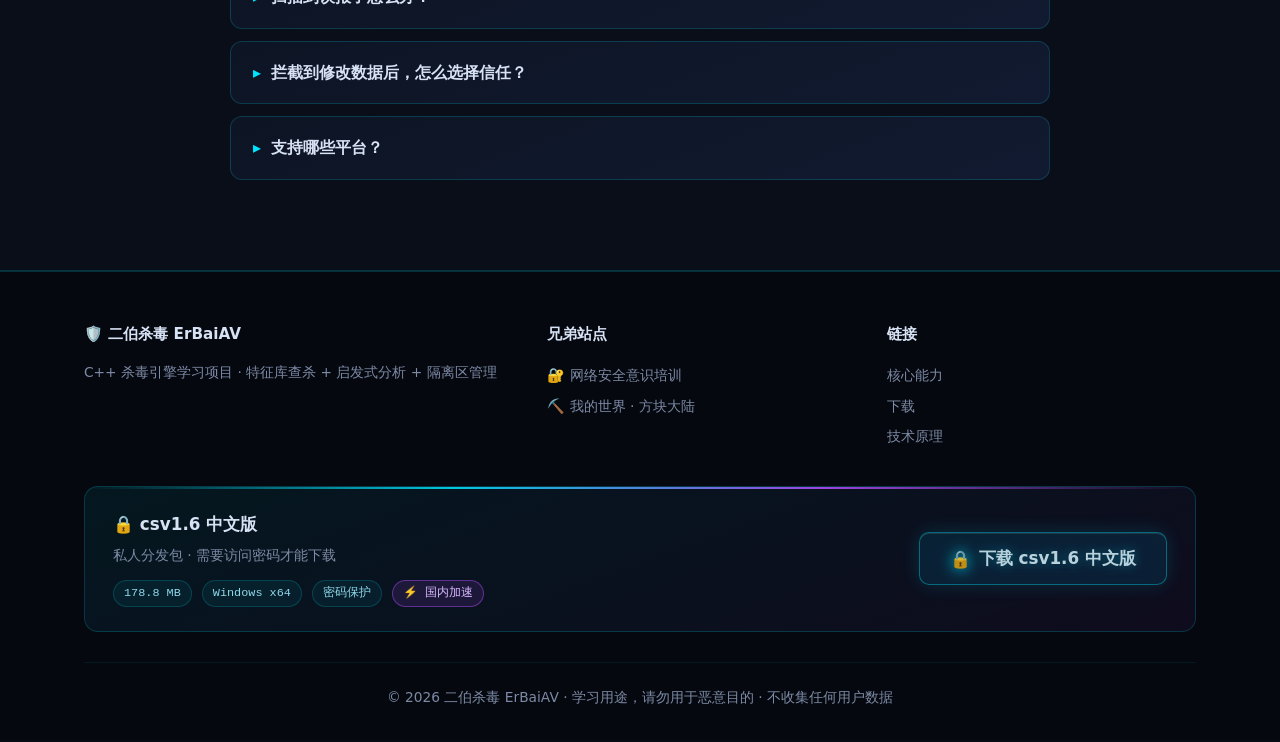
==== commit 43780034: "修复加速通道从未生效：移除 HEAD 探测 镜像的 HEAD 要 1816 ms 才响应（Cloudflare 回源），超过探测阈值 1200 ms， 于是每次点击都被判定成「通道挂了」并静默降级回原" ====
--- a/index.html
+++ b/index.html
@@ -6,7 +6,7 @@
 <title>二伯杀毒 ErBaiAV · C++ 杀毒引擎</title>
 <meta name="description" content="二伯杀毒 ErBaiAV —— 用 C++ 编写的 Windows 杀毒引擎学习项目。特征库查杀 + 启发式分析 + 隔离区管理 + 实时监控。">
 <link rel="icon" type="image/x-icon" href="assets/ErBaiAV.ico">
-<link rel="stylesheet" href="css/style.css">
+<link rel="stylesheet" href="css/style.css?v=3">
 </head>
 <body>
 
@@ -524,13 +524,13 @@
         <button type="button" class="btn btn-ghost" id="vaultCancel">取消</button>
       </div>
       <p class="vault-alt" id="vaultAlt" hidden>
-        加速通道打不开？<a href="#" id="vaultAltLink">改用 GitHub 原站</a>（较慢，约 1 小时）
+        下载没开始或很慢？<a href="#" id="vaultAltLink">改用 GitHub 原站</a>（较慢，约 1 小时）
       </p>
       <p class="vault-hint">密码由站主私下分发 · 连续输错 5 次将锁定 30 秒</p>
     </div>
   </div>
 </div>
 
-<script src="js/main.js"></script>
+<script src="js/main.js?v=3"></script>
 </body>
 </html>
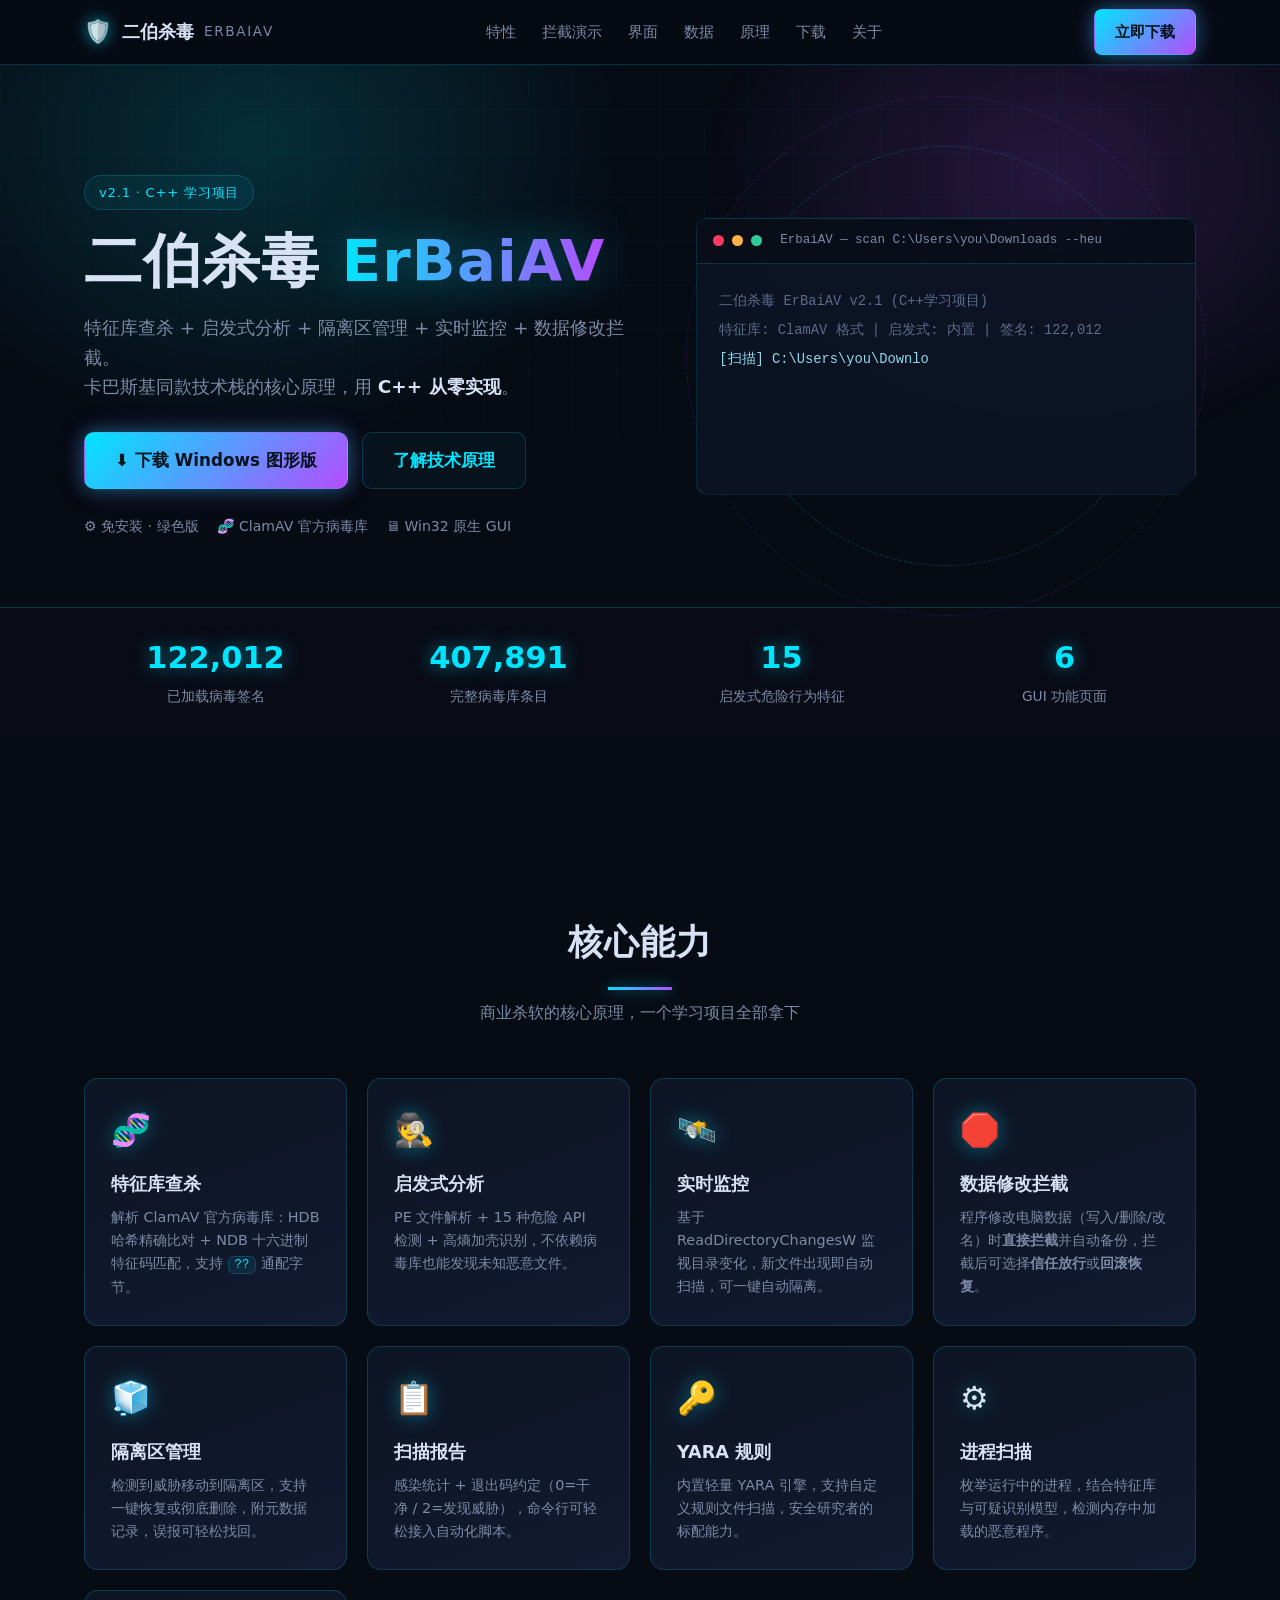
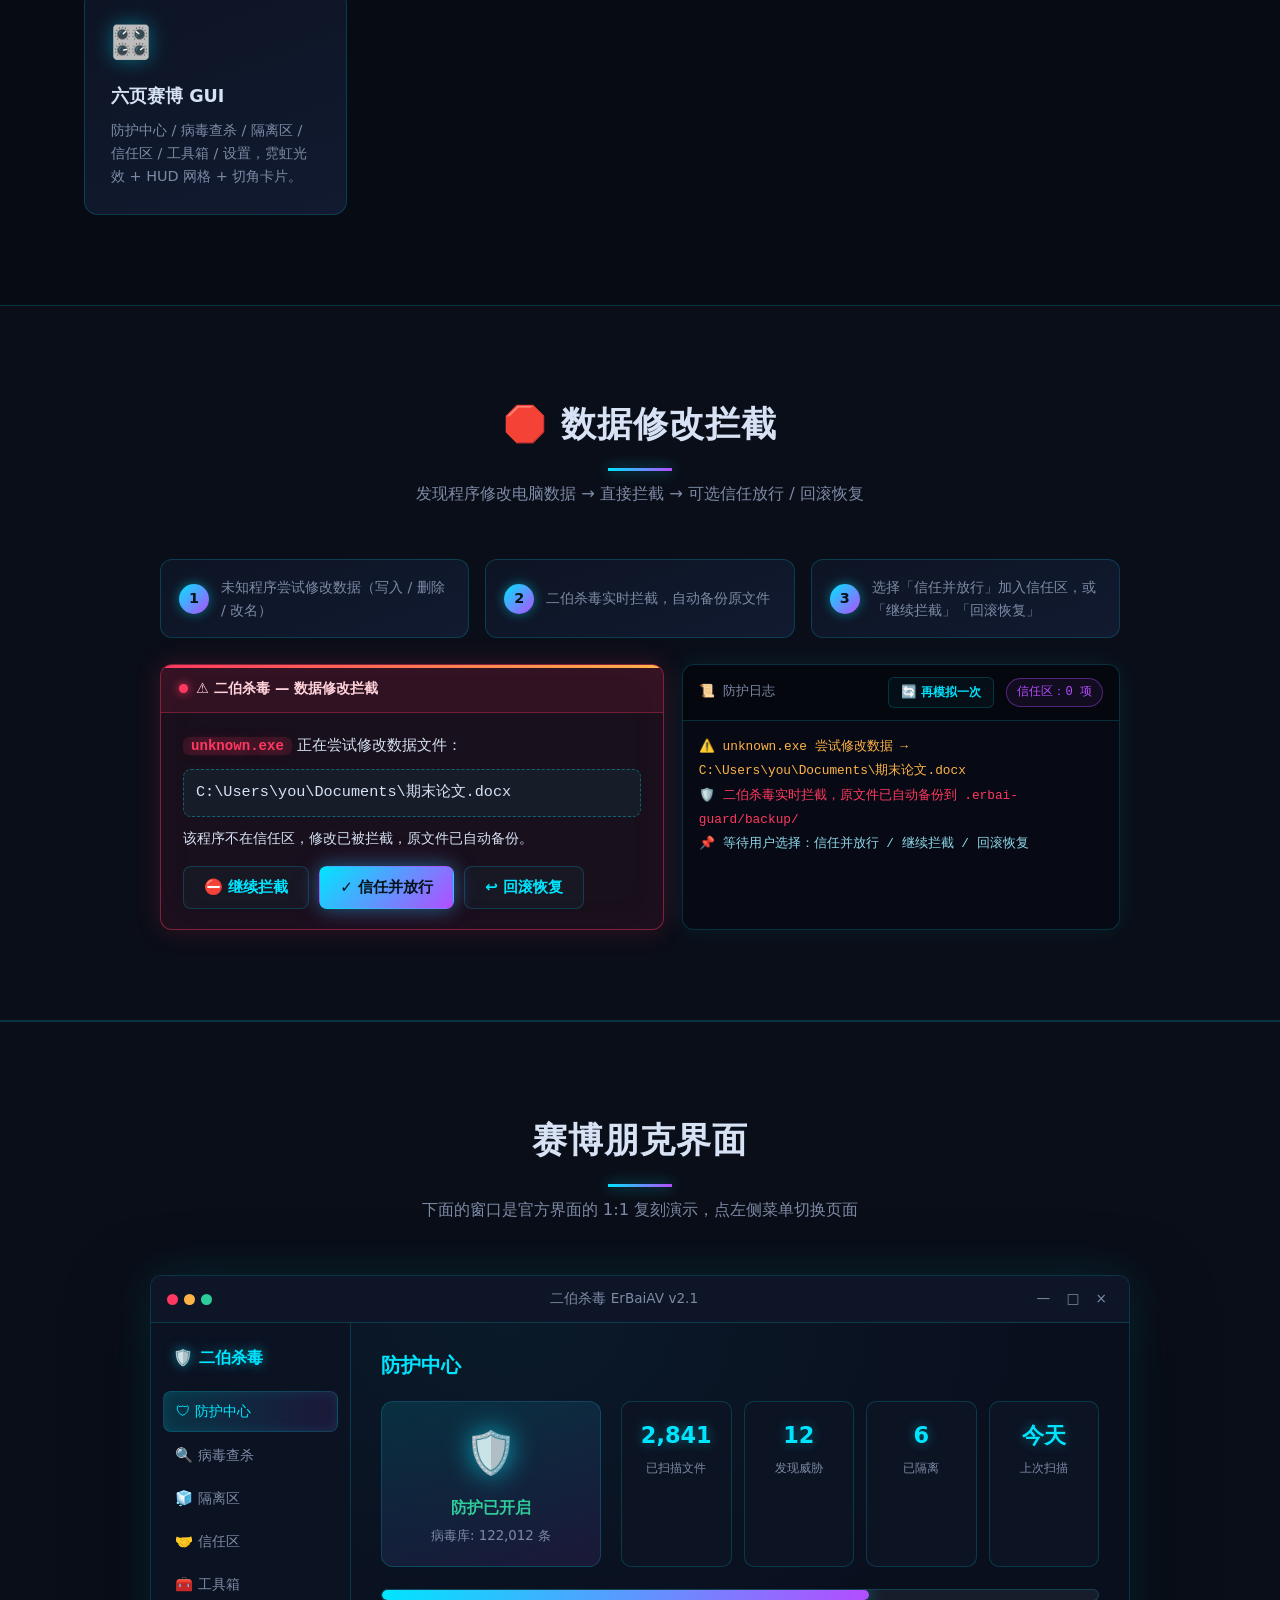
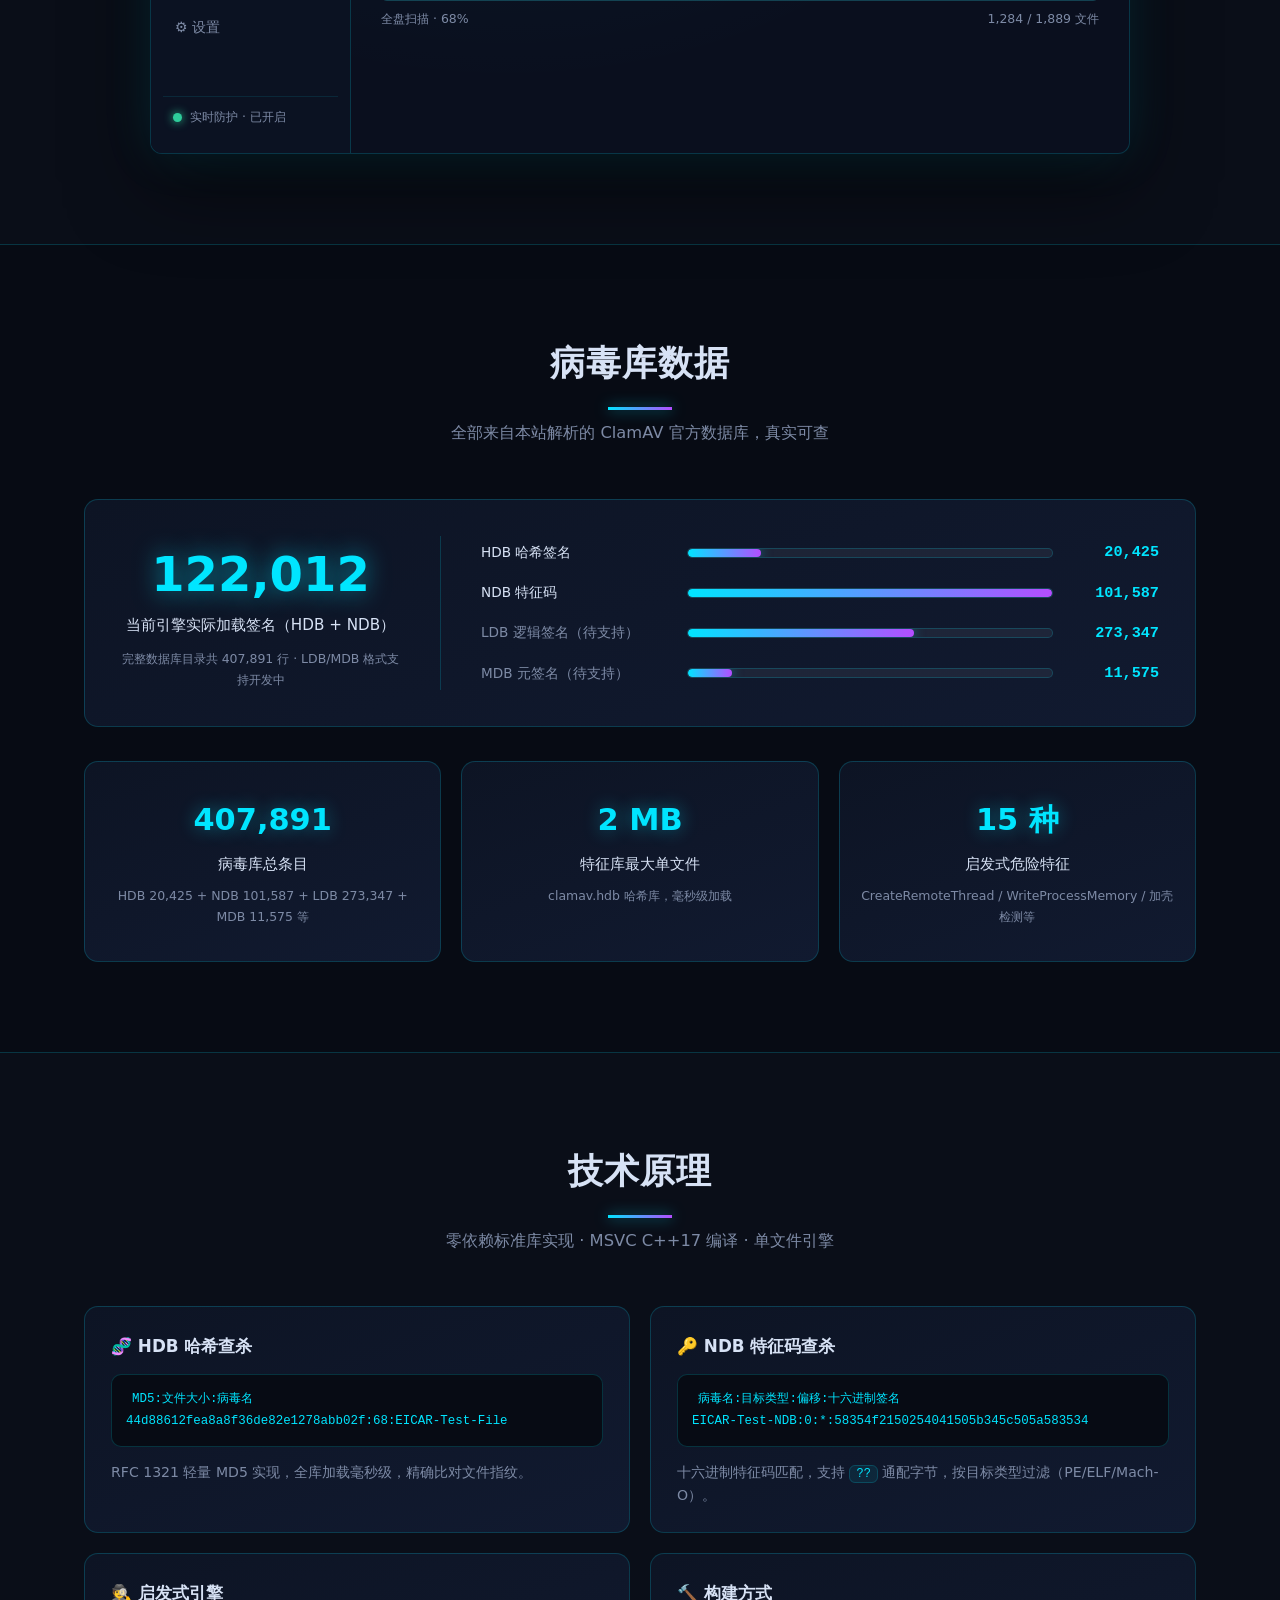
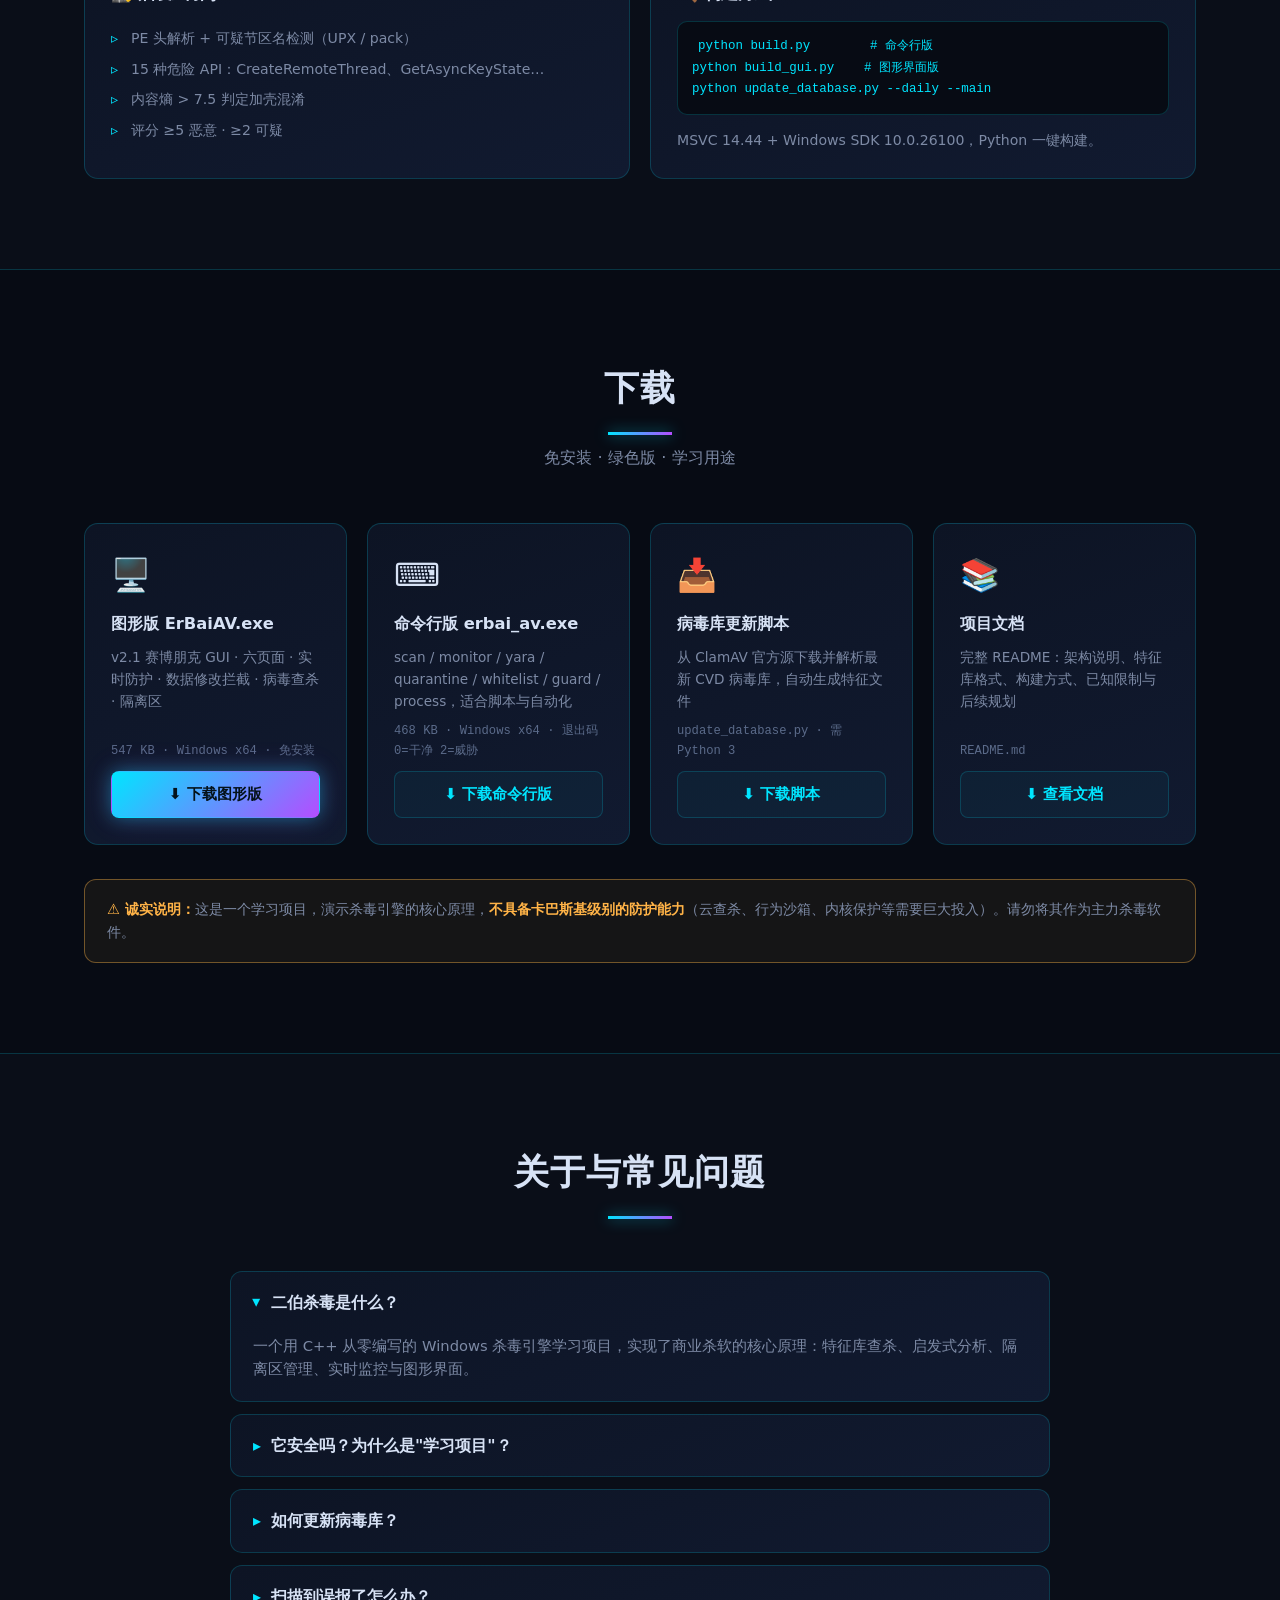
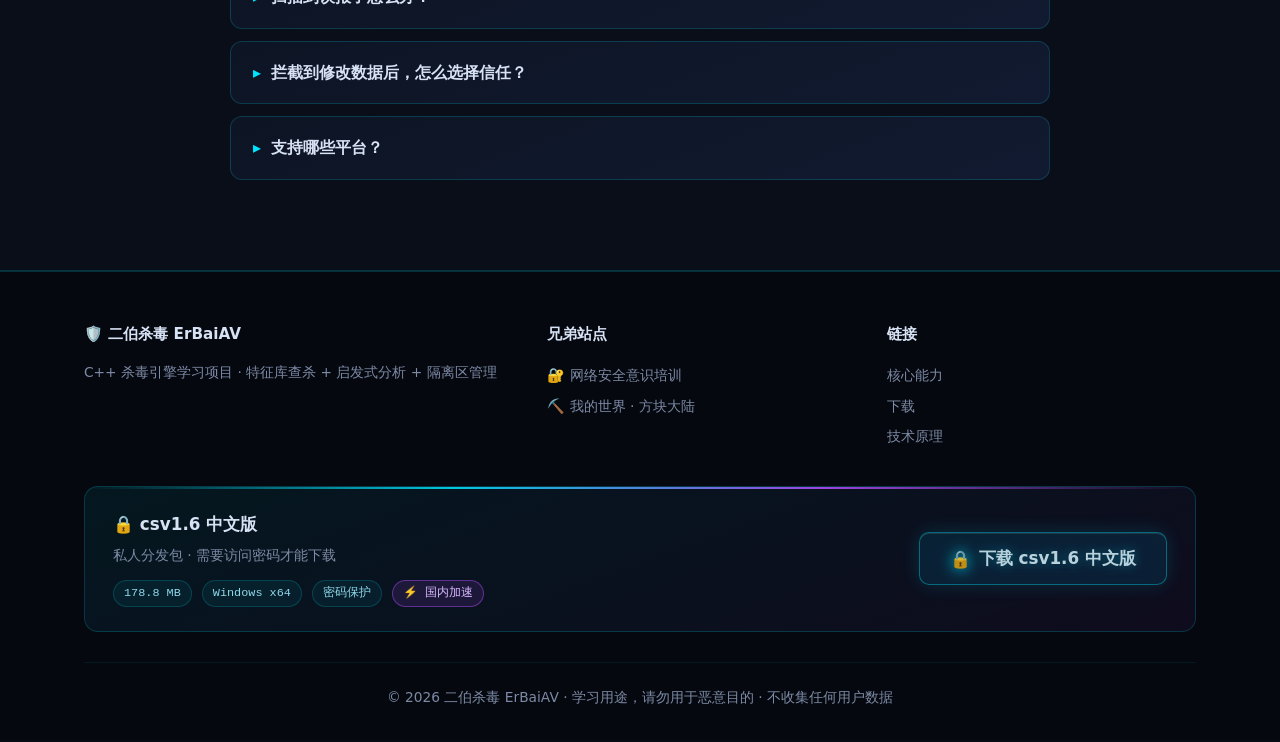
==== commit 47ae5df4: "下载提速第二轮：改为多通道可切换 实测公共镜像速度随时段剧烈波动（同一镜像 3.4 MB/s ↔ 34 KB/s）。 重新筛 16 个候选，只有 3 个存活：gh-proxy.com 94 KB/s、" ====
--- a/index.html
+++ b/index.html
@@ -6,7 +6,7 @@
 <title>二伯杀毒 ErBaiAV · C++ 杀毒引擎</title>
 <meta name="description" content="二伯杀毒 ErBaiAV —— 用 C++ 编写的 Windows 杀毒引擎学习项目。特征库查杀 + 启发式分析 + 隔离区管理 + 实时监控。">
 <link rel="icon" type="image/x-icon" href="assets/ErBaiAV.ico">
-<link rel="stylesheet" href="css/style.css?v=3">
+<link rel="stylesheet" href="css/style.css?v=4">
 </head>
 <body>
 
@@ -523,14 +523,17 @@
         <button type="button" class="btn btn-primary" id="vaultSubmit">验证并下载</button>
         <button type="button" class="btn btn-ghost" id="vaultCancel">取消</button>
       </div>
-      <p class="vault-alt" id="vaultAlt" hidden>
-        下载没开始或很慢？<a href="#" id="vaultAltLink">改用 GitHub 原站</a>（较慢，约 1 小时）
-      </p>
+      <div class="vault-alt" id="vaultAlt" hidden>
+        <span>下载没开始或很慢？换条通道试试：</span>
+        <a href="#" data-alt="mirror1">备用加速 1</a>
+        <a href="#" data-alt="mirror2">备用加速 2</a>
+        <a href="#" data-alt="origin">GitHub 原站</a>
+      </div>
       <p class="vault-hint">密码由站主私下分发 · 连续输错 5 次将锁定 30 秒</p>
     </div>
   </div>
 </div>
 
-<script src="js/main.js?v=3"></script>
+<script src="js/main.js?v=4"></script>
 </body>
 </html>
--- a/css/style.css
+++ b/css/style.css
@@ -494,6 +494,7 @@
 .vault-alt a{
   color:#8fd8ea;text-decoration:underline;text-underline-offset:2px;
   text-decoration-color:rgba(143,216,234,.4);
+  margin-left:10px;white-space:nowrap;
 }
 .vault-alt a:hover{color:var(--cyan);text-decoration-color:var(--cyan)}
 .vault-hint{margin-top:14px;color:#4a5878;font-size:.76rem;text-align:center;line-height:1.7}
